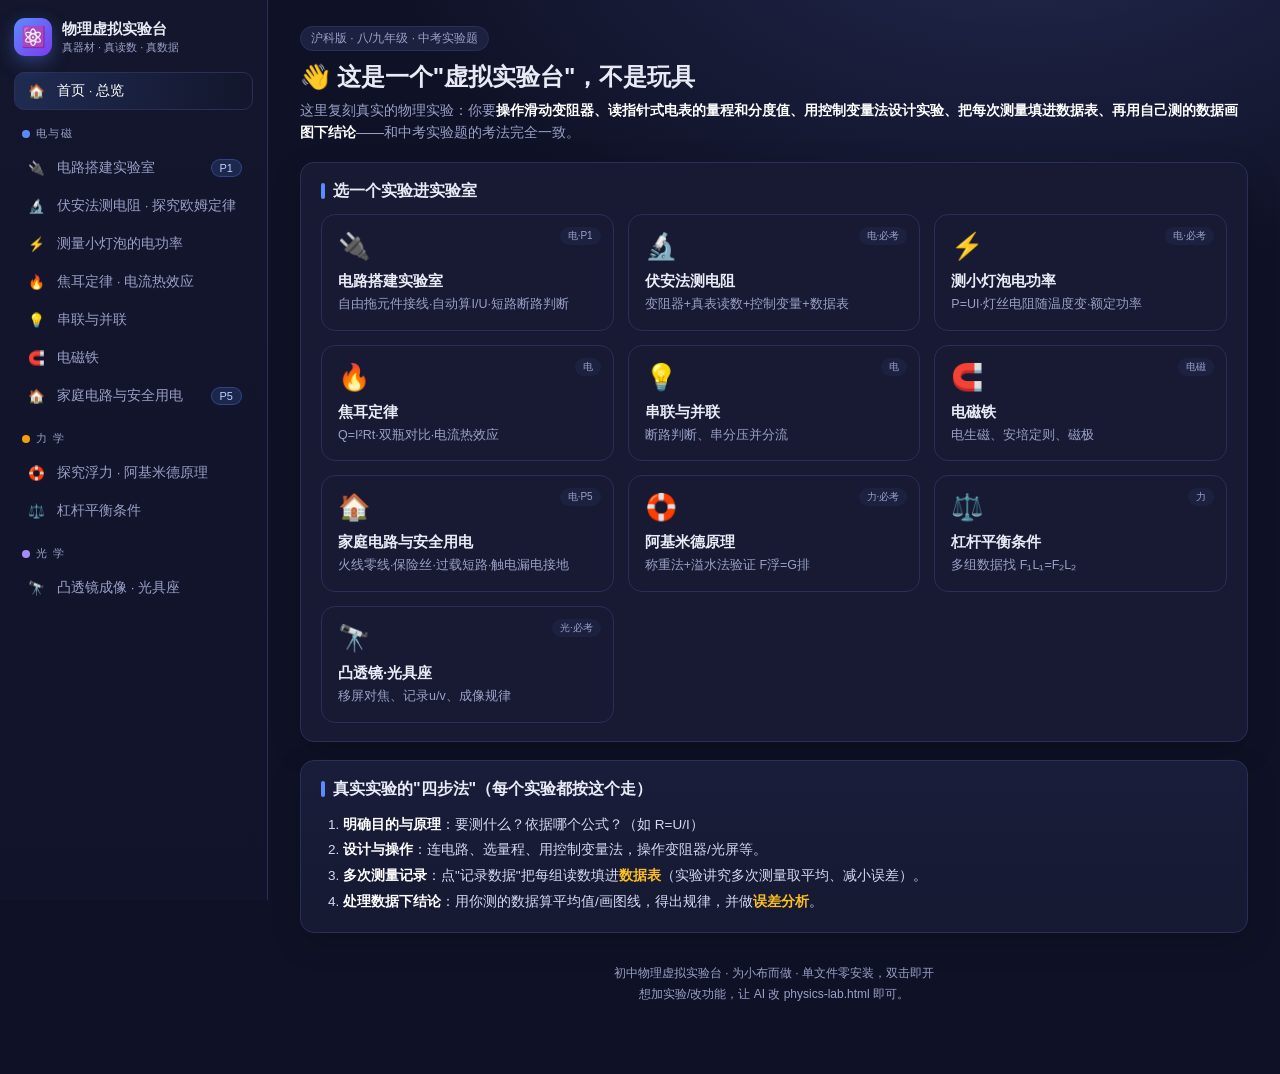
==== physics-lab.html @ 60c94748 "init: 小布的 AI 实验室 静态站点 自包含可部署的展示页：身体保卫战、中国象棋、初中物理虚拟实验台， 含封面截图。化学/数学实验占位待开发。" ====
<!DOCTYPE html>
<html lang="zh-CN">
<head>
<meta charset="UTF-8">
<meta name="viewport" content="width=device-width, initial-scale=1.0">
<title>初中物理虚拟实验台 · 小布的物理实验室</title>
<style>
  :root{
    --bg:#0f1226; --panel:#171a32; --panel2:#1d2140; --line:#2a2f57;
    --txt:#e8eaf6; --muted:#9aa0c7; --accent:#5b8cff; --accent2:#6ee7b7;
    --mech:#f59e0b; --elec:#5b8cff; --optic:#a78bfa;
    --good:#34d399; --bad:#f87171; --warn:#fbbf24; --radius:14px;
  }
  *{box-sizing:border-box}
  html,body{margin:0;padding:0}
  body{font-family:-apple-system,BlinkMacSystemFont,"PingFang SC","Microsoft YaHei",Segoe UI,Roboto,sans-serif;
    background:radial-gradient(1200px 700px at 80% -10%,#23284f 0%,var(--bg) 55%);color:var(--txt);min-height:100vh}
  a{color:var(--accent)}
  .app{display:grid;grid-template-columns:268px 1fr;min-height:100vh}
  .sidebar{background:linear-gradient(180deg,#13162c,#10132a);border-right:1px solid var(--line);padding:18px 14px;position:sticky;top:0;height:100vh;overflow-y:auto}
  .brand{display:flex;align-items:center;gap:10px;margin-bottom:6px}
  .brand .logo{width:38px;height:38px;border-radius:11px;display:grid;place-items:center;background:linear-gradient(135deg,var(--accent),#7c3aed);font-size:20px;box-shadow:0 6px 18px rgba(91,140,255,.35)}
  .brand h1{font-size:15px;margin:0;line-height:1.2}
  .brand p{margin:2px 0 0;font-size:11px;color:var(--muted)}
  .navgroup{margin-top:16px}
  .navgroup .label{font-size:11px;letter-spacing:.12em;color:var(--muted);text-transform:uppercase;margin:0 8px 8px;display:flex;align-items:center;gap:6px}
  .dot{width:8px;height:8px;border-radius:50%}
  .navitem{display:flex;align-items:center;gap:10px;padding:9px 10px;border-radius:10px;cursor:pointer;color:var(--muted);font-size:13.5px;transition:.15s;border:1px solid transparent}
  .navitem:hover{background:var(--panel2);color:var(--txt)}
  .navitem.active{background:linear-gradient(90deg,rgba(91,140,255,.18),transparent);color:#fff;border-color:var(--line)}
  .navitem .ic{width:22px;text-align:center}
  .main{padding:26px 32px 70px;max-width:1120px}
  .pagehead{margin-bottom:18px}
  .pagehead .tag{display:inline-block;font-size:12px;padding:3px 10px;border-radius:999px;background:var(--panel2);color:var(--muted);border:1px solid var(--line);margin-bottom:10px}
  .pagehead h2{margin:0 0 6px;font-size:24px}
  .pagehead p{margin:0;color:var(--muted);font-size:14px;line-height:1.6}
  .card{background:var(--panel);border:1px solid var(--line);border-radius:var(--radius);padding:18px 20px;margin-bottom:18px;box-shadow:0 10px 30px rgba(0,0,0,.18)}
  .card h3{margin:0 0 12px;font-size:16px;display:flex;align-items:center;gap:8px}
  .card h3 .bar{width:4px;height:16px;border-radius:3px;background:var(--accent)}
  .card h3 .mini{margin-left:auto;font-size:11px;color:var(--muted);font-weight:400}
  .concept{background:linear-gradient(180deg,#191d3a,#161931)}
  .concept ul{margin:6px 0 0;padding-left:20px;line-height:1.9;font-size:13.5px;color:#d6d9f5}
  .concept ol{margin:6px 0 0;padding-left:22px;line-height:1.9;font-size:13.5px;color:#d6d9f5}
  .formula{display:inline-block;background:#0e1126;border:1px solid var(--line);border-radius:8px;padding:2px 10px;font-family:ui-monospace,Menlo,monospace;color:var(--accent2);margin:0 2px}
  .key{color:var(--warn);font-weight:600}
  .twocol{display:grid;grid-template-columns:1fr 1fr;gap:18px}
  @media(max-width:980px){.twocol{grid-template-columns:1fr}}
  .sim{display:grid;grid-template-columns:1fr 286px;gap:18px;align-items:start}
  @media(max-width:900px){.sim{grid-template-columns:1fr}.app{grid-template-columns:1fr}.sidebar{position:static;height:auto}}
  .canvas-wrap{background:#0b0e22;border:1px solid var(--line);border-radius:12px;padding:8px;position:relative}
  canvas{width:100%;display:block;border-radius:8px}
  .controls{display:flex;flex-direction:column;gap:13px}
  .ctrl label{display:flex;justify-content:space-between;font-size:13px;color:var(--muted);margin-bottom:6px}
  .ctrl label b{color:#fff;font-variant-numeric:tabular-nums}
  input[type=range]{width:100%;accent-color:var(--accent);height:4px}
  .seg{display:flex;background:var(--panel2);border:1px solid var(--line);border-radius:10px;padding:3px;gap:3px}
  .seg.col{flex-direction:column}
  .seg button{flex:1;border:none;background:transparent;color:var(--muted);padding:7px;border-radius:7px;cursor:pointer;font-size:12.5px;transition:.15s}
  .seg button.on{background:var(--accent);color:#fff;font-weight:600}
  .btn{border:1px solid var(--line);background:var(--panel2);color:var(--txt);padding:9px 12px;border-radius:9px;cursor:pointer;font-size:13px;transition:.15s}
  .btn:hover{border-color:var(--accent)}
  .btn.primary{background:linear-gradient(135deg,var(--accent),#7c3aed);border-color:transparent;color:#fff;font-weight:600}
  .btn.ghost{background:transparent}
  .toolbar{display:flex;gap:8px;flex-wrap:wrap}
  .status{padding:10px 12px;border-radius:10px;font-size:12.5px;line-height:1.55;border:1px solid var(--line)}
  .status.good{background:rgba(52,211,153,.10);border-color:rgba(52,211,153,.4);color:#bbf7d0}
  .status.warn{background:rgba(251,191,36,.10);border-color:rgba(251,191,36,.4);color:#fde68a}
  .status.bad{background:rgba(248,113,113,.10);border-color:rgba(248,113,113,.4);color:#fecaca}
  /* data table */
  .dtable{width:100%;border-collapse:collapse;font-size:13px;font-variant-numeric:tabular-nums}
  .dtable th,.dtable td{border:1px solid var(--line);padding:7px 8px;text-align:center}
  .dtable th{background:var(--panel2);color:var(--muted);font-weight:600}
  .dtable tbody tr:nth-child(even) td{background:rgba(255,255,255,.02)}
  .dtable .empty td{color:var(--muted);padding:18px;font-style:italic}
  .concl{margin-top:12px;padding:12px 14px;border-left:3px solid var(--accent2);background:#0e1126;border-radius:0 10px 10px 0;font-size:13px;line-height:1.8}
  .concl b{color:#fff}
  .exam{background:linear-gradient(180deg,#1a1430,#171231);border-color:#3a2b5e}
  .exam .q{font-size:14px;line-height:1.8}
  .exam .opts{margin:10px 0 0;display:flex;flex-direction:column;gap:8px}
  .opt{padding:9px 12px;border:1px solid var(--line);border-radius:10px;cursor:pointer;font-size:13.5px;transition:.15s;background:#161a33}
  .opt:hover{border-color:var(--accent)}
  .opt.correct{background:rgba(52,211,153,.14);border-color:var(--good);color:#d1fae5}
  .opt.wrong{background:rgba(248,113,113,.14);border-color:var(--bad);color:#fecaca}
  .explain{margin-top:12px;padding:12px 14px;border-left:3px solid var(--accent2);background:#0e1126;border-radius:0 10px 10px 0;font-size:13px;line-height:1.8;display:none}
  .explain.show{display:block}
  .grid{display:grid;grid-template-columns:repeat(auto-fill,minmax(220px,1fr));gap:14px}
  .tile{background:var(--panel);border:1px solid var(--line);border-radius:14px;padding:16px;cursor:pointer;transition:.18s;position:relative;overflow:hidden}
  .tile:hover{transform:translateY(-3px);border-color:var(--accent)}
  .tile .em{font-size:26px}
  .tile h4{margin:10px 0 4px;font-size:15px}
  .tile p{margin:0;font-size:12.5px;color:var(--muted);line-height:1.5}
  .tile .pill{position:absolute;top:12px;right:12px;font-size:10px;padding:2px 8px;border-radius:999px;background:var(--panel2);color:var(--muted)}
  .hidden{display:none}
  .legend{display:flex;flex-wrap:wrap;gap:12px;font-size:12px;color:var(--muted);margin-top:6px}
  .legend span{display:flex;align-items:center;gap:5px}
  .swatch{width:14px;height:3px;border-radius:2px;display:inline-block}
  .badge{font-size:11px;padding:2px 8px;border-radius:999px;background:rgba(91,140,255,.16);color:#bcd0ff;border:1px solid rgba(91,140,255,.3)}
  footer{color:var(--muted);font-size:12px;text-align:center;margin-top:30px;line-height:1.7}
  .kvs{display:grid;grid-template-columns:1fr 1fr;gap:8px}
  .kv{background:#0e1126;border:1px solid var(--line);border-radius:10px;padding:9px;text-align:center}
  .kv .v{font-size:18px;font-weight:700;font-variant-numeric:tabular-nums}
  .kv .k{font-size:11px;color:var(--muted);margin-top:2px}
</style>
</head>
<body>
<div class="app">
  <aside class="sidebar">
    <div class="brand">
      <div class="logo">⚛️</div>
      <div><h1>物理虚拟实验台</h1><p>真器材 · 真读数 · 真数据</p></div>
    </div>
    <div class="navgroup"><div class="navitem active" data-go="home"><span class="ic">🏠</span>首页 · 总览</div></div>
    <div class="navgroup">
      <div class="label"><span class="dot" style="background:var(--elec)"></span>电与磁</div>
      <div class="navitem" data-go="builder"><span class="ic">🔌</span>电路搭建实验室<span class="badge" style="margin-left:auto">P1</span></div>
      <div class="navitem" data-go="ohm"><span class="ic">🔬</span>伏安法测电阻 · 探究欧姆定律</div>
      <div class="navitem" data-go="power"><span class="ic">⚡</span>测量小灯泡的电功率</div>
      <div class="navitem" data-go="joule"><span class="ic">🔥</span>焦耳定律 · 电流热效应</div>
      <div class="navitem" data-go="circuit"><span class="ic">💡</span>串联与并联</div>
      <div class="navitem" data-go="magnet"><span class="ic">🧲</span>电磁铁</div>
      <div class="navitem" data-go="house"><span class="ic">🏠</span>家庭电路与安全用电<span class="badge" style="margin-left:auto">P5</span></div>
    </div>
    <div class="navgroup">
      <div class="label"><span class="dot" style="background:var(--mech)"></span>力 学</div>
      <div class="navitem" data-go="buoyancy"><span class="ic">🛟</span>探究浮力 · 阿基米德原理</div>
      <div class="navitem" data-go="lever"><span class="ic">⚖️</span>杠杆平衡条件</div>
    </div>
    <div class="navgroup">
      <div class="label"><span class="dot" style="background:var(--optic)"></span>光 学</div>
      <div class="navitem" data-go="lens"><span class="ic">🔭</span>凸透镜成像 · 光具座</div>
    </div>
  </aside>

  <main class="main">

  <!-- ===== HOME ===== -->
  <section id="home" class="page">
    <div class="pagehead">
      <span class="tag">沪科版 · 八/九年级 · 中考实验题</span>
      <h2>👋 这是一个"虚拟实验台"，不是玩具</h2>
      <p>这里复刻真实的物理实验：你要<b style="color:#fff">操作滑动变阻器、读指针式电表的量程和分度值、用控制变量法设计实验、把每次测量填进数据表、再用自己测的数据画图下结论</b>——和中考实验题的考法完全一致。</p>
    </div>
    <div class="card"><h3><span class="bar"></span>选一个实验进实验室</h3><div class="grid" id="homeGrid"></div></div>
    <div class="card concept">
      <h3><span class="bar"></span>真实实验的"四步法"（每个实验都按这个走）</h3>
      <ol>
        <li><b style="color:#fff">明确目的与原理</b>：要测什么？依据哪个公式？（如 R=U/I）</li>
        <li><b style="color:#fff">设计与操作</b>：连电路、选量程、用控制变量法，操作变阻器/光屏等。</li>
        <li><b style="color:#fff">多次测量记录</b>：点"记录数据"把每组读数填进<span class="key">数据表</span>（实验讲究多次测量取平均、减小误差）。</li>
        <li><b style="color:#fff">处理数据下结论</b>：用你测的数据算平均值/画图线，得出规律，并做<span class="key">误差分析</span>。</li>
      </ol>
    </div>
  </section>

  <!-- ===== P1 电路搭建实验室 ===== -->
  <section id="builder" class="page hidden">
    <div class="pagehead">
      <span class="tag" style="color:var(--elec)">电与磁 · P1 · 中考高频⭐⭐⭐⭐⭐</span>
      <h2>🔌 电路搭建实验室</h2>
      <p>真正的开放式电路沙盒：<b style="color:#fff">自己拖元件、点接线柱连导线、随便怎么接</b>，背后有真实的电路求解器（节点分析法）实时算出每个元件的电流、电压，并自动判断 <span class="key">通路 / 断路 / 短路</span>。</p>
    </div>

    <div class="card concept">
      <h3><span class="bar"></span>怎么玩</h3>
      <ul>
        <li><b style="color:#fff">添加元件</b>：点上方按钮添加电池/灯泡/电阻/开关/变阻器/电流表/电压表。</li>
        <li><b style="color:#fff">连线</b>：切到"连线"模式，先点一个接线柱(小圆点)，再点另一个，就连上导线。</li>
        <li><b style="color:#fff">移动/改参数</b>："选择"模式下拖动元件；点中元件后在右侧改它的阻值/电压；点开关可闭合或断开。</li>
        <li><b style="color:#fff">删除</b>：切到"删除"模式，点元件或导线即可删除。</li>
        <li>提示：电流表要<span class="key">串联</span>、电压表要<span class="key">并联</span>——接错了系统会立刻提示短路或读数异常，正好用来学。</li>
      </ul>
    </div>

    <div class="card">
      <h3><span class="bar"></span>实验台<span class="mini" id="bStatusMini"></span></h3>
      <div class="sim">
        <div class="canvas-wrap"><canvas id="bCv" width="760" height="470"></canvas></div>
        <div class="controls">
          <div class="ctrl">
            <label>操作模式</label>
            <div class="seg" id="bMode"><button class="on" data-m="select">选择/移动</button><button data-m="wire">连线</button><button data-m="del">删除</button></div>
          </div>
          <div class="ctrl">
            <label>添加元件</label>
            <div class="seg col">
              <div style="display:grid;grid-template-columns:1fr 1fr;gap:6px">
                <button class="btn" data-add="battery">🔋 电池</button>
                <button class="btn" data-add="bulb">💡 灯泡</button>
                <button class="btn" data-add="resistor">▭ 电阻</button>
                <button class="btn" data-add="switch">⎍ 开关</button>
                <button class="btn" data-add="rheostat">⇄ 变阻器</button>
                <button class="btn" data-add="ammeter">Ⓐ 电流表</button>
                <button class="btn" data-add="voltmeter">Ⓥ 电压表</button>
                <button class="btn" data-add="wire2">— 导线</button>
              </div>
            </div>
          </div>
          <div class="ctrl" id="bParamWrap" style="display:none">
            <label id="bParamLabel">选中元件参数</label>
            <div id="bParam"></div>
          </div>
          <div class="ctrl">
            <label>快速搭建（示例）</label>
            <div class="seg col">
              <div style="display:grid;grid-template-columns:1fr 1fr;gap:6px">
                <button class="btn" data-preset="series">串联两灯</button>
                <button class="btn" data-preset="parallel">并联两灯</button>
                <button class="btn" data-preset="short">短路示例</button>
                <button class="btn ghost" id="bClear">清空</button>
              </div>
            </div>
          </div>
          <div class="status good" id="bStatus"></div>
        </div>
      </div>
      <div class="legend">
        <span><i class="swatch" style="background:#fbbf24"></i>电流方向</span>
        <span>🟢 通路　🔴 短路(电流过大)　⚪ 断路(无电流)</span>
      </div>
    </div>

    <div class="card exam">
      <h3><span class="bar" style="background:var(--accent2)"></span>动手挑战</h3>
      <div class="q" style="line-height:2">
        ① 用"串联两灯"，断开开关，看两灯是否全灭（串联断路）。<br>
        ② 用"并联两灯"，把其中一条支路删一根导线，看另一盏是否照常亮。<br>
        ③ 用一根导线把电池正负极直接连起来 → 观察"🔴 短路"报警和巨大的电流。<br>
        ④ 把电流表<b>并联</b>在灯泡两端（接错）→ 看会不会短路；再把电压表<b>串联</b>进电路 → 看灯还亮不亮。
      </div>
    </div>
  </section>

  <!-- ===== 伏安法 / 欧姆定律 ===== -->
  <section id="ohm" class="page hidden">
    <div class="pagehead">
      <span class="tag" style="color:var(--elec)">电与磁 · 中考必考实验⭐⭐⭐⭐⭐</span>
      <h2>🔬 伏安法测电阻 · 探究欧姆定律</h2>
      <p>初中电学最核心的实验。你要操作<b style="color:#fff">滑动变阻器</b>改变电路、自己<b style="color:#fff">读电流表/电压表的指针</b>、用<b style="color:#fff">控制变量法</b>分别探究"I 与 U""I 与 R"的关系。</p>
    </div>

    <div class="twocol">
      <div class="card concept">
        <h3><span class="bar"></span>实验原理 & 器材</h3>
        <ul>
          <li>原理：欧姆定律 <span class="formula">I = U/R</span>，测电阻 <span class="formula">R = U/I</span>。</li>
          <li>器材：电源、开关、<b style="color:#fff">滑动变阻器</b>、待测/定值电阻、电流表、电压表、导线。</li>
          <li>电流表<b style="color:#fff">串联</b>接入；电压表<b style="color:#fff">并联</b>在被测电阻两端。</li>
          <li><span class="key">滑动变阻器作用</span>：①保护电路（先调到阻值最大再闭合开关）②改变被测电阻两端电压和电流，便于多次测量。</li>
        </ul>
      </div>
      <div class="card concept">
        <h3><span class="bar"></span>读数要点（中考高频失分点）</h3>
        <ul>
          <li>先看<span class="key">量程</span>（最大刻度），再看<span class="key">分度值</span>（一小格代表多少）。</li>
          <li>电流表常见两量程：<span class="formula">0~0.6A</span>(分度0.02) 与 <span class="formula">0~3A</span>(分度0.1)。</li>
          <li>电压表常见两量程：<span class="formula">0~3V</span>(分度0.1) 与 <span class="formula">0~15V</span>(分度0.5)。</li>
          <li>指针<b style="color:#fff">超过量程</b>会打表/读不准——要换大量程或增大变阻器电阻。</li>
        </ul>
      </div>
    </div>

    <div class="card">
      <h3><span class="bar"></span>虚拟实验台<span class="mini">拖动滑块操作变阻器；切换量程；看指针读数</span></h3>
      <div class="sim">
        <div class="canvas-wrap">
          <canvas id="ohmCv" width="760" height="540"></canvas>
        </div>
        <div class="controls">
          <div class="ctrl">
            <label>探究模式（控制变量法）</label>
            <div class="seg col" id="ohmMode">
              <button class="on" data-m="IU">① 探究 I 与 U（R 不变）</button>
              <button data-m="IR">② 探究 I 与 R（U 不变）</button>
              <button data-m="Rx">③ 伏安法测未知电阻 Rₓ</button>
            </div>
          </div>
          <div class="ctrl" id="ohmRxWrap">
            <label>定值电阻 R <b><span id="ohmRxv">10</span> Ω</b></label>
            <div class="seg" id="ohmRx">
              <button data-r="5">5Ω</button><button class="on" data-r="10">10Ω</button>
              <button data-r="15">15Ω</button><button data-r="20">20Ω</button>
            </div>
          </div>
          <div class="ctrl">
            <label>滑动变阻器 接入阻值 R′ <b><span id="ohmRpv">20</span> Ω</b></label>
            <input type="range" id="ohmRp" min="0" max="50" step="1" value="20">
          </div>
          <div class="ctrl">
            <label>电流表量程</label>
            <div class="seg" id="ohmA"><button class="on" data-a="0.6">0~0.6A</button><button data-a="3">0~3A</button></div>
          </div>
          <div class="ctrl">
            <label>电压表量程</label>
            <div class="seg" id="ohmV"><button class="on" data-v="3">0~3V</button><button data-v="15">0~15V</button></div>
          </div>
          <div class="ctrl">
            <label>开关 S</label>
            <div class="seg" id="ohmSw"><button data-s="off">断开</button><button class="on" data-s="on">闭合</button></div>
          </div>
          <div class="kvs">
            <div class="kv"><div class="v" style="color:var(--accent2)" id="ohmIread">0.10</div><div class="k">电流表读数 I (A)</div></div>
            <div class="kv"><div class="v" style="color:var(--warn)" id="ohmUread">1.0</div><div class="k">电压表读数 U (V)</div></div>
          </div>
          <div class="toolbar">
            <button class="btn primary" id="ohmRec">＋ 记录这组数据</button>
            <button class="btn ghost" id="ohmClr">清空</button>
          </div>
          <div class="status good" id="ohmTip"></div>
        </div>
      </div>
    </div>

    <div class="twocol">
      <div class="card">
        <h3><span class="bar"></span>数据记录表<span class="mini" id="ohmTblHint"></span></h3>
        <table class="dtable"><thead id="ohmThead"></thead><tbody id="ohmTbody"></tbody></table>
        <div class="concl" id="ohmConcl">操作变阻器得到不同读数，点"记录这组数据"采集多组，下方会自动处理。</div>
      </div>
      <div class="card">
        <h3><span class="bar"></span>图像（用你记录的数据描点）</h3>
        <div class="canvas-wrap"><canvas id="ohmGraph" width="760" height="320"></canvas></div>
      </div>
    </div>

    <div class="card concept">
      <h3><span class="bar"></span>误差分析 & 注意事项</h3>
      <ul>
        <li>多次测量取<span class="key">平均值</span>是为了减小偶然误差（不是为了找规律时，求平均才有意义）。</li>
        <li>闭合开关前，滑动变阻器要先调到<b style="color:#fff">阻值最大</b>处，保护电路。</li>
        <li>电压表分流、电流表分压会带来系统误差（"外接偏小、内接偏大"，高中再深入）。</li>
      </ul>
    </div>

    <div class="card exam">
      <h3><span class="bar" style="background:var(--accent2)"></span>中考真题演练</h3>
      <div class="q">用伏安法测电阻，闭合开关前滑动变阻器滑片应置于何处？多次移动滑片测多组数据的主要目的是？</div>
      <div class="opts" data-answer="c">
        <div class="opt" data-k="a">A. 阻值最小处；为了取平均值减小误差</div>
        <div class="opt" data-k="b">B. 阻值最大处；为了取平均值减小误差</div>
        <div class="opt" data-k="c">C. 阻值最大处；通过多组数据求 R 平均值减小误差（同时探究 I 随 U 变化）</div>
        <div class="opt" data-k="d">D. 任意位置；多组数据没有意义</div>
      </div>
      <button class="btn" style="margin-top:12px" data-explain>查看解析</button>
      <div class="explain">
        闭合开关前滑片置<b>阻值最大</b>处，保护电路（避免电流过大）。<br>
        测<b>定值电阻</b>时，多次测量是为了求 R 平均值<b>减小误差</b>；测量的同时也能验证"电压一定时 I 与 R 的关系/电阻一定时 I 与 U 成正比"。答案 <b>C</b>。<br>
        ⚠️ 注意：若是"探究 I 与 U 关系"，多组数据是为了找<b>规律</b>（不能简单求平均）；若是"测某定值电阻"，多组才是为了<b>求平均减小误差</b>。
      </div>
    </div>
  </section>

  <!-- ===== 串并联 ===== -->
  <section id="circuit" class="page hidden">
    <div class="pagehead">
      <span class="tag" style="color:var(--elec)">电与磁 · 中考⭐⭐⭐⭐⭐</span>
      <h2>💡 串联电路 与 并联电路</h2>
      <p>两盏灯怎么连，电流电压怎么分？拆掉一盏灯另一盏会不会灭？切换连接方式 + 断开开关，亲眼看现象。</p>
    </div>
    <div class="card concept">
      <h3><span class="bar"></span>核心概念</h3>
      <ul>
        <li><b style="color:#fff">串联</b>：一条路。电流处处相等 <span class="formula">I=I₁=I₂</span>；电压分配 <span class="formula">U=U₁+U₂</span>；一处断，全灭。</li>
        <li><b style="color:#fff">并联</b>：各支路。电压相等 <span class="formula">U=U₁=U₂</span>；电流分流 <span class="formula">I=I₁+I₂</span>；一支断，其余照常。</li>
        <li>口诀：<span class="key">串分压、并分流</span>。</li>
      </ul>
    </div>
    <div class="card">
      <h3><span class="bar"></span>互动模拟</h3>
      <div class="sim">
        <div class="canvas-wrap"><canvas id="circCv" width="760" height="380"></canvas></div>
        <div class="controls">
          <div class="ctrl"><label>连接方式</label><div class="seg" id="circMode"><button class="on" data-m="series">串联</button><button data-m="parallel">并联</button></div></div>
          <div class="ctrl"><label>开关 S₁（控制 L₁ 支路）</label><div class="seg" id="circSw"><button class="on" data-s="on">闭合</button><button data-s="off">断开</button></div></div>
          <div class="status warn" id="circTip"></div>
        </div>
      </div>
    </div>
    <div class="card exam">
      <h3><span class="bar" style="background:var(--accent2)"></span>中考真题演练</h3>
      <div class="q">节日彩灯"一只坏了整串都不亮"和"坏一只其余照常亮"，分别是哪种连接？</div>
      <div class="opts" data-answer="c">
        <div class="opt" data-k="a">A. 都是串联</div><div class="opt" data-k="b">B. 都是并联</div>
        <div class="opt" data-k="c">C. 前者串联，后者并联</div><div class="opt" data-k="d">D. 前者并联，后者串联</div>
      </div>
      <button class="btn" style="margin-top:12px" data-explain>查看解析</button>
      <div class="explain">串联只有一条路，一只坏全灭；并联各有支路，坏一只其余照常。答案 <b>C</b>。切到"串联"断开开关→两灯全灭；切"并联"断开→另一盏还亮。</div>
    </div>
  </section>

  <!-- ===== 电磁铁 ===== -->
  <section id="magnet" class="page hidden">
    <div class="pagehead">
      <span class="tag" style="color:var(--elec)">电与磁 · 中考⭐⭐⭐⭐</span>
      <h2>🧲 通电螺线管 / 电磁铁</h2>
      <p>电生磁！电流越大、匝数越多磁性越强；改变电流方向，N、S 极对调。</p>
    </div>
    <div class="card concept">
      <h3><span class="bar"></span>核心概念</h3>
      <ul>
        <li><b style="color:#fff">电生磁</b>：通电螺线管像条形磁铁。磁性强弱由<span class="key">电流×匝数</span>决定（插铁芯增强）。</li>
        <li><b style="color:#fff">安培定则</b>：右手握螺线管，四指弯向电流方向，大拇指指 N 极。</li>
        <li>改变电流方向 → N/S 极对调。这是电磁铁"磁性有无、强弱、方向都可控"的原因。</li>
      </ul>
    </div>
    <div class="card">
      <h3><span class="bar"></span>互动模拟</h3>
      <div class="sim">
        <div class="canvas-wrap"><canvas id="magCv" width="760" height="380"></canvas></div>
        <div class="controls">
          <div class="ctrl"><label>电流大小 I <b><span id="magIv">3</span> A</b></label><input type="range" id="magI" min="0" max="6" step="1" value="3"></div>
          <div class="ctrl"><label>线圈匝数 N <b><span id="magNv">8</span> 匝</b></label><input type="range" id="magN" min="3" max="14" step="1" value="8"></div>
          <div class="ctrl"><label>电流方向</label><div class="seg" id="magDir"><button class="on" data-d="1">正向 →</button><button data-d="-1">反向 ←</button></div></div>
          <div class="kvs">
            <div class="kv"><div class="v" id="magStrength" style="color:var(--accent2)">中</div><div class="k">磁性强弱</div></div>
            <div class="kv"><div class="v" id="magPole" style="color:var(--warn);font-size:13px">左N 右S</div><div class="k">磁极</div></div>
          </div>
          <div class="status good" id="magTip"></div>
        </div>
      </div>
    </div>
    <div class="card exam">
      <h3><span class="bar" style="background:var(--accent2)"></span>中考真题演练</h3>
      <div class="q">螺线管通电后左端是 N 极，下面哪种做法<b>不能</b>使左端变 S 极？</div>
      <div class="opts" data-answer="d">
        <div class="opt" data-k="a">A. 电源正负极对调</div><div class="opt" data-k="b">B. 导线两接线头互换</div>
        <div class="opt" data-k="c">C. 改变电流方向</div><div class="opt" data-k="d">D. 只增大电流，方向不变</div>
      </div>
      <button class="btn" style="margin-top:12px" data-explain>查看解析</button>
      <div class="explain">磁极由<b>电流方向</b>决定。A/B/C 都改变了电流方向；D 只增大电流→磁性变强但极性不变。答案 <b>D</b>。</div>
    </div>
  </section>

  <!-- ===== P5 家庭电路与安全用电 ===== -->
  <section id="house" class="page hidden">
    <div class="pagehead">
      <span class="tag" style="color:var(--elec)">电与磁 · P5 · 中考高频⭐⭐⭐⭐</span>
      <h2>🏠 家庭电路与安全用电</h2>
      <p>家里的电器都是<b style="color:#fff">并联</b>在火线和零线之间。打开越多大功率电器，总电流越大——超过保险丝额定值就会<b style="color:#fff">熔断</b>。还能演示<b style="color:#fff">短路、触电、漏电与接地保护</b>。</p>
    </div>

    <div class="twocol">
      <div class="card concept">
        <h3><span class="bar"></span>家庭电路的组成</h3>
        <ul>
          <li>进户线：<span class="key">火线 L</span>（对地 220V）和 <span class="key">零线 N</span>（对地 0V）。</li>
          <li>顺序：进户线 → <b style="color:#fff">电能表</b>（测耗电）→ <b style="color:#fff">总开关</b> → <b style="color:#fff">保险丝/空气开关</b> → 各用电器。</li>
          <li>用电器之间<span class="key">并联</span>；开关要接在<span class="key">火线</span>上、且与它控制的灯<span class="key">串联</span>。</li>
          <li>保险丝接在<b style="color:#fff">火线</b>上；三孔插座：<span class="key">左零、右火、上接地</span>。</li>
        </ul>
      </div>
      <div class="card concept">
        <h3><span class="bar"></span>三大危险 & 保护</h3>
        <ul>
          <li><b style="color:#fff">过载</b>：同时用太多大功率电器，总电流 I=ΣP/U 过大 → 保险丝熔断。</li>
          <li><b style="color:#fff">短路</b>：火线零线直接相连，电阻≈0，电流剧增 → 保险丝熔断。</li>
          <li><b style="color:#fff">触电</b>：人同时接触火线和大地，电流经人体入地（高于约 30mA 即危险）。</li>
          <li><b style="color:#fff">接地保护</b>：金属外壳接地线，漏电时电流走地线，人就安全（配合漏电保护器跳闸）。<br><span class="key">注意：保险丝只防过载/短路，不防触电！</span></li>
        </ul>
      </div>
    </div>

    <div class="card">
      <h3><span class="bar"></span>虚拟家庭电路<span class="mini" id="hMini"></span></h3>
      <div class="sim">
        <div class="canvas-wrap"><canvas id="hCv" width="760" height="430"></canvas></div>
        <div class="controls">
          <div class="ctrl">
            <label>用电器开关（点击开/关）</label>
            <div class="seg col" id="hAppl"></div>
          </div>
          <div class="ctrl">
            <label>保险丝额定电流</label>
            <div class="seg" id="hFuse"><button data-f="5">5A</button><button class="on" data-f="10">10A</button><button data-f="16">16A</button></div>
          </div>
          <div class="ctrl">
            <label>演示情景</label>
            <div class="seg col">
              <div style="display:grid;grid-template-columns:1fr 1fr;gap:6px">
                <button class="btn" data-sc="none">正常</button>
                <button class="btn" data-sc="overload">一键过载</button>
                <button class="btn" data-sc="short">火零短路</button>
                <button class="btn" data-sc="shock">人碰火线</button>
                <button class="btn" data-sc="leak_no">外壳漏电·未接地</button>
                <button class="btn" data-sc="leak_yes">外壳漏电·已接地</button>
              </div>
            </div>
          </div>
          <div class="kvs">
            <div class="kv"><div class="v" id="hI" style="color:var(--accent2)">0.18</div><div class="k">总电流 I (A)</div></div>
            <div class="kv"><div class="v" id="hFuseState" style="color:var(--good);font-size:14px">正常</div><div class="k">保险丝</div></div>
          </div>
          <div class="status good" id="hStatus"></div>
        </div>
      </div>
      <div class="legend"><span><i class="swatch" style="background:#f87171"></i>火线 L 220V</span><span><i class="swatch" style="background:#5b8cff"></i>零线 N 0V</span><span><i class="swatch" style="background:#fbbf24"></i>电流</span></div>
    </div>

    <div class="card exam">
      <h3><span class="bar" style="background:var(--accent2)"></span>中考真题演练</h3>
      <div class="q">家庭电路电压 220V，保险丝额定电流 10A。已知电饭煲 800W、空调 1500W。同时使用这两个电器，会发生什么？（不计其他电器）</div>
      <div class="opts" data-answer="b">
        <div class="opt" data-k="a">A. 正常工作，总电流约 6.5A</div>
        <div class="opt" data-k="b">B. 正常工作，总电流约 10.5A，略超额定，长时间易使保险丝熔断</div>
        <div class="opt" data-k="c">C. 立即短路</div>
        <div class="opt" data-k="d">D. 总电流约 2.3A，很安全</div>
      </div>
      <button class="btn" style="margin-top:12px" data-explain>查看解析</button>
      <div class="explain">
        各电器并联，电压都是 220V。总功率 P=800+1500=2300W。总电流 I=P/U=2300÷220≈<b>10.5A</b>，超过 10A 额定 → 属于<b>过载</b>，保险丝会熔断（选 <b>B</b>）。<br>
        在实验台把保险丝设 10A，打开电饭煲+空调，看"过载·保险丝熔断"。换 16A 保险丝则能带动。
      </div>
    </div>
  </section>

  <!-- ===== 测小灯泡电功率 ===== -->
  <section id="power" class="page hidden">
    <div class="pagehead">
      <span class="tag" style="color:var(--elec)">电与磁 · 中考必考实验⭐⭐⭐⭐⭐</span>
      <h2>⚡ 测量小灯泡的电功率</h2>
      <p>用电压表、电流表测出小灯泡两端电压 U 和电流 I，算出功率 <span class="formula">P = UI</span>。关键：灯丝是<b style="color:#fff">钨丝</b>，<b style="color:#fff">温度越高电阻越大</b>，所以不同电压下电阻、功率都不同。</p>
    </div>

    <div class="twocol">
      <div class="card concept">
        <h3><span class="bar"></span>实验原理 & 器材</h3>
        <ul>
          <li>原理：<span class="formula">P = UI</span>；同时还能算 <span class="formula">R = U/I</span>。</li>
          <li>器材：电源、开关、<b style="color:#fff">滑动变阻器</b>、电流表(串联)、电压表(并联在灯两端)、小灯泡。</li>
          <li><b style="color:#fff">额定电压 U额</b>：灯正常发光时的电压（本灯 2.5V）。此时的功率叫<span class="key">额定功率 P额</span>。</li>
          <li>滑变作用：改变灯两端电压，观察从偏暗 → 正常 → 过亮，并测出额定功率。</li>
        </ul>
      </div>
      <div class="card concept">
        <h3><span class="bar"></span>为什么不能"求平均"（易错点）</h3>
        <ul>
          <li>测定值电阻可以多次测量<b style="color:#fff">求平均</b>；但小灯泡<b style="color:#fff">电阻随温度变化</b>，不同电压对应不同的 R 和 P。</li>
          <li>所以小灯泡的电功率<span class="key">不能把几次的 P 求平均</span>，要的是<b style="color:#fff">额定电压下</b>那一组的功率。</li>
          <li>观察 R=U/I：电压越高、灯越亮、温度越高 → R 越大。</li>
        </ul>
      </div>
    </div>

    <div class="card">
      <h3><span class="bar"></span>虚拟实验台<span class="mini">拖变阻器改变灯的电压；调到 2.5V 测额定功率</span></h3>
      <div class="sim">
        <div class="canvas-wrap"><canvas id="powCv" width="760" height="500"></canvas></div>
        <div class="controls">
          <div class="ctrl"><label>滑动变阻器 R′ <b><span id="powRpv">3.0</span> Ω</b></label><input type="range" id="powRp" min="0" max="20" step="0.5" value="3"></div>
          <div class="ctrl"><label>开关 S</label><div class="seg" id="powSw"><button data-s="off">断开</button><button class="on" data-s="on">闭合</button></div></div>
          <div class="kvs">
            <div class="kv"><div class="v" id="powU" style="color:var(--warn)">2.5</div><div class="k">电压 U (V)</div></div>
            <div class="kv"><div class="v" id="powI" style="color:var(--accent2)">0.30</div><div class="k">电流 I (A)</div></div>
            <div class="kv"><div class="v" id="powP" style="color:var(--accent)">0.75</div><div class="k">功率 P=UI (W)</div></div>
            <div class="kv"><div class="v" id="powR" style="color:#fff">8.3</div><div class="k">电阻 R=U/I (Ω)</div></div>
          </div>
          <div class="toolbar">
            <button class="btn" id="powRated">🎯 调到额定电压 2.5V</button>
          </div>
          <div class="toolbar">
            <button class="btn primary" id="powRec">＋ 记录这组数据</button>
            <button class="btn ghost" id="powClr">清空</button>
          </div>
          <div class="status good" id="powTip"></div>
        </div>
      </div>
    </div>

    <div class="card">
      <h3><span class="bar"></span>数据记录表<span class="mini">额定电压 U额=2.5V，电源 3V</span></h3>
      <table class="dtable"><thead>
        <tr><th>次数</th><th>U/V</th><th>I/A</th><th>P=UI /W</th><th>R=U/I /Ω</th><th>发光情况</th></tr>
      </thead><tbody id="powTbody"></tbody></table>
      <div class="concl" id="powConcl">分别测 U&lt;2.5V（偏暗）、U=2.5V（正常）、U&gt;2.5V（过亮）几组，对比 R 和 P 的变化。</div>
    </div>

    <div class="card exam">
      <h3><span class="bar" style="background:var(--accent2)"></span>中考真题演练</h3>
      <div class="q">测小灯泡电功率，灯标"2.5V"。当电压表示数为 2.5V 时电流表示数 0.3A。下列说法正确的是：</div>
      <div class="opts" data-answer="c">
        <div class="opt" data-k="a">A. 额定功率 0.75W，可把多次测得的功率求平均作为结果</div>
        <div class="opt" data-k="b">B. 灯丝电阻始终是 8.3Ω 不变</div>
        <div class="opt" data-k="c">C. 额定功率 P=UI=2.5×0.3=0.75W；灯丝电阻随温度升高而增大，不能求平均</div>
        <div class="opt" data-k="d">D. 电压越高电阻越小</div>
      </div>
      <button class="btn" style="margin-top:12px" data-explain>查看解析</button>
      <div class="explain">
        额定功率 = 额定电压下的功率 = UI = 2.5×0.3 = <b>0.75W</b>。<br>
        灯丝是钨丝，<b>温度越高电阻越大</b>，所以不同电压下 R、P 都不同，<b>不能把几次的功率求平均</b>。答案 <b>C</b>。<br>
        在实验台点"调到额定电压 2.5V"，再分别拖到更低/更高电压，看 R=U/I 怎么变。
      </div>
    </div>
  </section>

  <!-- ===== 焦耳定律 ===== -->
  <section id="joule" class="page hidden">
    <div class="pagehead">
      <span class="tag" style="color:var(--elec)">电与磁 · 中考⭐⭐⭐⭐</span>
      <h2>🔥 焦耳定律 · 电流的热效应</h2>
      <p>电流通过导体会产生热量：<span class="formula">Q = I²Rt</span>。用控制变量法探究 Q 跟电流 I、电阻 R、通电时间 t 的关系。</p>
    </div>

    <div class="card concept">
      <h3><span class="bar"></span>核心概念</h3>
      <ul>
        <li>焦耳定律：<span class="formula">Q = I²Rt</span>（电流的平方 × 电阻 × 时间）。单位 Q 焦耳(J)。</li>
        <li>注意 <span class="key">I 是平方</span>：电流加倍，发热变 4 倍——所以电流的影响最显著。</li>
        <li>探究方法：用<b style="color:#fff">串联</b>让两个电阻通过<b style="color:#fff">相同电流</b>，比较不同 R 的发热（控制 I、t 相同，看 Q 与 R）。</li>
        <li>纯电阻电路里 W=Q（电能全部变热）；电动机等非纯电阻 W&gt;Q。</li>
      </ul>
    </div>

    <div class="card">
      <h3><span class="bar"></span>虚拟实验台<span class="mini">两瓶串联(同电流)，液柱越高表示放热越多</span></h3>
      <div class="sim">
        <div class="canvas-wrap"><canvas id="jouCv" width="760" height="420"></canvas></div>
        <div class="controls">
          <div class="ctrl"><label>电流 I（两瓶相同）<b><span id="jouIv">2.0</span> A</b></label><input type="range" id="jouI" min="0.5" max="3" step="0.1" value="2"></div>
          <div class="ctrl"><label>左瓶电阻 R₁ <b><span id="jouR1v">5</span> Ω</b></label><input type="range" id="jouR1" min="2" max="20" step="1" value="5"></div>
          <div class="ctrl"><label>右瓶电阻 R₂ <b><span id="jouR2v">10</span> Ω</b></label><input type="range" id="jouR2" min="2" max="20" step="1" value="10"></div>
          <div class="toolbar">
            <button class="btn primary" id="jouRun">▶ 通电加热</button>
            <button class="btn ghost" id="jouReset">重置</button>
          </div>
          <div class="kvs">
            <div class="kv"><div class="v" id="jouT" style="color:var(--warn)">0.0</div><div class="k">通电时间 t (s)</div></div>
            <div class="kv"><div class="v" id="jouQ1" style="color:var(--accent2)">0</div><div class="k">左瓶 Q₁ (J)</div></div>
            <div class="kv"><div class="v" id="jouQ2" style="color:var(--accent)">0</div><div class="k">右瓶 Q₂ (J)</div></div>
            <div class="kv"><div class="v" id="jouRatio" style="color:#fff">—</div><div class="k">Q₂ : Q₁</div></div>
          </div>
          <div class="status good" id="jouTip"></div>
        </div>
      </div>
    </div>

    <div class="card exam">
      <h3><span class="bar" style="background:var(--accent2)"></span>中考真题演练</h3>
      <div class="q">两根电阻丝 R₁=5Ω、R₂=10Ω 串联接入电路，通电相同时间。它们产生的热量之比 Q₁:Q₂ 是：</div>
      <div class="opts" data-answer="b">
        <div class="opt" data-k="a">A. 2:1</div>
        <div class="opt" data-k="b">B. 1:2</div>
        <div class="opt" data-k="c">C. 1:1</div>
        <div class="opt" data-k="d">D. 1:4</div>
      </div>
      <button class="btn" style="margin-top:12px" data-explain>查看解析</button>
      <div class="explain">
        串联 → 电流 I 相同、时间 t 相同。由 Q=I²Rt，Q 与 R 成正比。所以 Q₁:Q₂ = R₁:R₂ = 5:10 = <b>1:2</b>。答案 <b>B</b>。<br>
        在实验台把 R₁=5、R₂=10，通电后看右瓶液柱升得更高（Q₂ 约是 Q₁ 的 2 倍）。<br>
        ⚠ 若是<b>并联</b>，电压相同，Q=U²t/R，则 Q 与 R 成<b>反比</b>，结论相反！
      </div>
    </div>
  </section>

  <!-- ===== 浮力 / 阿基米德 ===== -->
  <section id="buoyancy" class="page hidden">
    <div class="pagehead">
      <span class="tag" style="color:var(--mech)">力学 · 中考必考实验⭐⭐⭐⭐⭐</span>
      <h2>🛟 探究浮力大小 · 验证阿基米德原理</h2>
      <p>真实做法：用<b style="color:#fff">称重法</b>测浮力（F浮=G−F示），再用<b style="color:#fff">溢水法</b>测排开液体的重力，比较二者是否相等，从而验证 <span class="formula">F浮 = G排</span>。</p>
    </div>

    <div class="twocol">
      <div class="card concept">
        <h3><span class="bar"></span>实验原理</h3>
        <ul>
          <li>称重法测浮力：<span class="formula">F浮 = G物 − F示</span>。</li>
          <li>排开液体的重力：<span class="formula">G排 = ρ液·g·V排</span>，用溢水杯+小桶称出。</li>
          <li>阿基米德原理：<span class="formula">F浮 = G排 = ρ液·g·V排</span>。</li>
          <li>结论关键：浮力大小只跟 <span class="key">ρ液</span> 和 <span class="key">V排</span> 有关，跟物体浸没深度（全浸后）、物重无关。</li>
        </ul>
      </div>
      <div class="card concept">
        <h3><span class="bar"></span>实验步骤</h3>
        <ol>
          <li>测物体在空气中的重力 G物（弹簧测力计）。</li>
          <li>把物体浸入溢水杯，记测力计读数 F示，排出的水流入小桶。</li>
          <li>算浮力 F浮=G物−F示；称小桶+水的总重，减去空桶重得 G排。</li>
          <li>换不同深度/不同液体，<span class="key">多次实验</span>，比较 F浮 与 G排。</li>
        </ol>
      </div>
    </div>

    <div class="card">
      <h3><span class="bar"></span>虚拟实验台<span class="mini">拖深度滑块下沉物体；换液体；点记录数据</span></h3>
      <div class="sim">
        <div class="canvas-wrap"><canvas id="buoyCv" width="760" height="430"></canvas></div>
        <div class="controls">
          <div class="ctrl"><label>物体浸入深度 <b><span id="buoyDv">0</span> %</b></label><input type="range" id="buoyD" min="0" max="100" step="1" value="0"></div>
          <div class="ctrl">
            <label>液体种类</label>
            <div class="seg col" id="buoyLiq">
              <button class="on" data-l="1.0">水 ρ=1.0×10³ kg/m³</button>
              <button data-l="0.8">酒精 ρ=0.8×10³</button>
              <button data-l="1.2">盐水 ρ=1.2×10³</button>
            </div>
          </div>
          <div class="ctrl"><label>物体密度 ρ物 <b><span id="buoyRhoV">2.7</span> ×10³</b></label><input type="range" id="buoyRho" min="0.4" max="3" step="0.1" value="2.7"></div>
          <div class="kvs">
            <div class="kv"><div class="v" id="buoyG" style="color:#fff">5.4</div><div class="k">G物 (N)</div></div>
            <div class="kv"><div class="v" id="buoyF" style="color:var(--accent2)">5.4</div><div class="k">测力计 F示 (N)</div></div>
            <div class="kv"><div class="v" id="buoyFb" style="color:var(--accent)">0.0</div><div class="k">F浮=G−F示 (N)</div></div>
            <div class="kv"><div class="v" id="buoyGp" style="color:var(--warn)">0.0</div><div class="k">G排 (N)</div></div>
          </div>
          <div class="toolbar">
            <button class="btn primary" id="buoyRec">＋ 记录这组数据</button>
            <button class="btn ghost" id="buoyClr">清空</button>
          </div>
          <div class="status warn" id="buoyTip"></div>
        </div>
      </div>
    </div>

    <div class="card">
      <h3><span class="bar"></span>数据记录表<span class="mini">物体 V=200cm³，g=10N/kg</span></h3>
      <table class="dtable"><thead>
        <tr><th>次数</th><th>液体</th><th>深度</th><th>G物/N</th><th>F示/N</th><th>F浮=G−F示 /N</th><th>G排/N</th><th>F浮 vs G排</th></tr>
      </thead><tbody id="buoyTbody"></tbody></table>
      <div class="concl" id="buoyConcl">采集几组（不同深度、不同液体）数据后，对比最后两列，看 F浮 是否总等于 G排。</div>
    </div>

    <div class="card exam">
      <h3><span class="bar" style="background:var(--accent2)"></span>中考真题演练</h3>
      <div class="q">金属块在空气中测力计读数 5N，完全浸没在水中读数 3N（g=10N/kg）。则浮力、金属块体积分别是：</div>
      <div class="opts" data-answer="a">
        <div class="opt" data-k="a">A. 2N；200cm³</div><div class="opt" data-k="b">B. 2N；500cm³</div>
        <div class="opt" data-k="c">C. 3N；300cm³</div><div class="opt" data-k="d">D. 8N；800cm³</div>
      </div>
      <button class="btn" style="margin-top:12px" data-explain>查看解析</button>
      <div class="explain">
        F浮 = G−F示 = 5−3 = <b>2N</b>。由 F浮=ρ水·g·V排：V排 = F浮÷(ρ水·g) = 2÷(1000×10) = 2×10⁻⁴ m³ = <b>200cm³</b>（完全浸没，V排=V物）。答案 <b>A</b>。<br>
        在实验台把深度拖到 100%、液体选水，读 F浮 是否 2N（默认物体 V=200cm³）。
      </div>
    </div>
  </section>

  <!-- ===== 杠杆 ===== -->
  <section id="lever" class="page hidden">
    <div class="pagehead">
      <span class="tag" style="color:var(--mech)">力学 · 中考实验⭐⭐⭐⭐</span>
      <h2>⚖️ 探究杠杆平衡条件</h2>
      <p>调到杠杆水平平衡，记录多组 F₁、L₁、F₂、L₂，找出 <span class="formula">F₁L₁ = F₂L₂</span> 的规律。</p>
    </div>
    <div class="card concept">
      <h3><span class="bar"></span>核心概念 & 为什么要"水平平衡"</h3>
      <ul>
        <li>平衡条件：<span class="formula">F₁·L₁ = F₂·L₂</span>。</li>
        <li>实验前调杠杆在<b style="color:#fff">水平位置</b>平衡，是为了让力臂正好等于支点到挂钩的<span class="key">格数</span>，便于直接读力臂。</li>
        <li>分类：动力臂&gt;阻力臂→<span class="key">省力</span>(撬棍)；&lt;→<span class="key">费力</span>(镊子)；=→<span class="key">等臂</span>(天平)。省力必费距离。</li>
      </ul>
    </div>
    <div class="card">
      <h3><span class="bar"></span>虚拟实验台<span class="mini">调到两边力矩相等就平衡，再记录</span></h3>
      <div class="sim">
        <div class="canvas-wrap"><canvas id="levCv" width="760" height="360"></canvas></div>
        <div class="controls">
          <div class="ctrl"><label>左：动力 F₁ <b><span id="levF1v">3</span> N</b></label><input type="range" id="levF1" min="1" max="8" step="1" value="3"></div>
          <div class="ctrl"><label>左：动力臂 L₁ <b><span id="levL1v">4</span> 格</b></label><input type="range" id="levL1" min="1" max="6" step="1" value="4"></div>
          <div class="ctrl"><label>右：阻力 F₂ <b><span id="levF2v">4</span> N</b></label><input type="range" id="levF2" min="1" max="8" step="1" value="4"></div>
          <div class="ctrl"><label>右：阻力臂 L₂ <b><span id="levL2v">3</span> 格</b></label><input type="range" id="levL2" min="1" max="6" step="1" value="3"></div>
          <div class="kvs">
            <div class="kv"><div class="v" id="levM1" style="color:var(--accent)">12</div><div class="k">F₁·L₁</div></div>
            <div class="kv"><div class="v" id="levM2" style="color:var(--mech)">12</div><div class="k">F₂·L₂</div></div>
          </div>
          <div class="toolbar">
            <button class="btn primary" id="levRec" disabled>＋ 记录（需先平衡）</button>
            <button class="btn ghost" id="levClr">清空</button>
          </div>
          <div class="status good" id="levTip"></div>
        </div>
      </div>
    </div>
    <div class="card">
      <h3><span class="bar"></span>数据记录表</h3>
      <table class="dtable"><thead>
        <tr><th>次数</th><th>F₁/N</th><th>L₁/格</th><th>F₂/N</th><th>L₂/格</th><th>F₁L₁</th><th>F₂L₂</th></tr>
      </thead><tbody id="levTbody"></tbody></table>
      <div class="concl" id="levConcl">记录 3 组以上不同数据，观察最后两列总是相等，即可总结出杠杆平衡条件。</div>
    </div>
    <div class="card exam">
      <h3><span class="bar" style="background:var(--accent2)"></span>中考真题演练</h3>
      <div class="q">左端距支点 3 格处挂 4 个钩码(每个0.5N)，右端距支点 2 格处挂几个钩码才平衡？</div>
      <div class="opts" data-answer="c">
        <div class="opt" data-k="a">A. 3 个</div><div class="opt" data-k="b">B. 4 个</div>
        <div class="opt" data-k="c">C. 6 个</div><div class="opt" data-k="d">D. 8 个</div>
      </div>
      <button class="btn" style="margin-top:12px" data-explain>查看解析</button>
      <div class="explain">F₁L₁=F₂L₂：左 (4×0.5)×3=6；右 F₂×2=6→F₂=3N→3÷0.5=<b>6 个</b>。答案 <b>C</b>。</div>
    </div>
  </section>

  <!-- ===== 凸透镜 / 光具座 ===== -->
  <section id="lens" class="page hidden">
    <div class="pagehead">
      <span class="tag" style="color:var(--optic)">光学 · 中考必考实验⭐⭐⭐⭐⭐</span>
      <h2>🔭 探究凸透镜成像规律 · 光具座</h2>
      <p>真实做法：在带刻度的<b style="color:#fff">光具座</b>上固定透镜，移动蜡烛改变物距 u，再<b style="color:#fff">移动光屏直到像最清晰</b>，读出像距 v，记录多组数据找规律。</p>
    </div>

    <div class="twocol">
      <div class="card concept">
        <h3><span class="bar"></span>实验原理 & 调节</h3>
        <ul>
          <li>成像公式 <span class="formula">1/u + 1/v = 1/f</span>。</li>
          <li>实验前要把<b style="color:#fff">烛焰、透镜、光屏三者中心调到同一高度</b>，否则像偏出光屏。</li>
          <li>实像能用光屏承接（倒立）；虚像不能承接，需透过透镜直接看（正立放大）。</li>
        </ul>
      </div>
      <div class="card concept">
        <h3><span class="bar"></span>成像规律表（要背会）</h3>
        <ul>
          <li><b style="color:#fff">u&gt;2f</b>：倒立缩小实像（照相机）</li>
          <li><b style="color:#fff">u=2f</b>：倒立等大实像（分界）</li>
          <li><b style="color:#fff">f&lt;u&lt;2f</b>：倒立放大实像（投影仪）</li>
          <li><b style="color:#fff">u=f</b>：不成像</li>
          <li><b style="color:#fff">u&lt;f</b>：正立放大虚像（放大镜）</li>
        </ul>
      </div>
    </div>

    <div class="card">
      <h3><span class="bar"></span>光具座实验台<span class="mini">拖蜡烛改 u；拖光屏对焦；像最清晰时记录</span></h3>
      <div class="sim">
        <div class="canvas-wrap">
          <canvas id="lensCv" width="760" height="400"></canvas>
          <div class="legend">
            <span><i class="swatch" style="background:#fbbf24"></i>平行光→过焦点</span>
            <span><i class="swatch" style="background:#6ee7b7"></i>过光心</span>
            <span><i class="swatch" style="background:#f87171"></i>过焦点→平行</span>
          </div>
        </div>
        <div class="controls">
          <div class="ctrl"><label>焦距 f <b><span id="lensFv">10</span> cm</b></label><input type="range" id="lensF" min="6" max="16" step="1" value="10"></div>
          <div class="ctrl"><label>物距 u（蜡烛位置）<b><span id="lensUv">30</span> cm</b></label><input type="range" id="lensU" min="4" max="55" step="1" value="30"></div>
          <div class="ctrl"><label>光屏位置 v′ <b><span id="lensScr">15</span> cm</b></label><input type="range" id="lensScrR" min="4" max="60" step="1" value="15"></div>
          <button class="btn" id="lensFocus">🔆 自动对焦（移屏到最清晰）</button>
          <div class="kvs">
            <div class="kv"><div class="v" id="lensSharp" style="color:var(--accent2);font-size:14px">未对焦</div><div class="k">清晰度</div></div>
            <div class="kv"><div class="v" id="lensType" style="color:var(--warn);font-size:13px">—</div><div class="k">成像性质</div></div>
          </div>
          <div class="toolbar">
            <button class="btn primary" id="lensRec">＋ 记录这组数据</button>
            <button class="btn ghost" id="lensClr">清空</button>
          </div>
          <div class="status good" id="lensTip"></div>
        </div>
      </div>
    </div>

    <div class="card">
      <h3><span class="bar"></span>数据记录表</h3>
      <table class="dtable"><thead>
        <tr><th>次数</th><th>f/cm</th><th>u/cm</th><th>像距 v/cm</th><th>u 与 f 关系</th><th>成像性质</th><th>应用</th></tr>
      </thead><tbody id="lensTbody"></tbody></table>
      <div class="concl" id="lensConcl">记录 u&gt;2f、u=2f、f&lt;u&lt;2f、u&lt;f 各种情况，自己总结成像规律。</div>
    </div>

    <div class="card exam">
      <h3><span class="bar" style="background:var(--accent2)"></span>中考真题演练</h3>
      <div class="q">f=10cm，蜡烛距透镜 15cm，光屏上得到清晰像。该像是：</div>
      <div class="opts" data-answer="a">
        <div class="opt" data-k="a">A. 倒立、放大的实像（投影仪）</div><div class="opt" data-k="b">B. 倒立、缩小的实像（照相机）</div>
        <div class="opt" data-k="c">C. 正立、放大的虚像（放大镜）</div><div class="opt" data-k="d">D. 正立、等大的虚像</div>
      </div>
      <button class="btn" style="margin-top:12px" data-explain>查看解析</button>
      <div class="explain">f=10→2f=20。u=15 满足 <b>f&lt;u&lt;2f</b>，成<b>倒立放大实像</b>（投影仪）。能用光屏承接→实像。答案 <b>A</b>。在光具座把 f=10、u=15，点自动对焦验证。</div>
    </div>
  </section>

  <footer>
    初中物理虚拟实验台 · 为小布而做 · 单文件零安装，双击即开<br>
    想加实验/改功能，让 AI 改 physics-lab.html 即可。
  </footer>
  </main>
</div>

<script>
/* ============ 导航 & 通用 ============ */
const pages=document.querySelectorAll('.page'),navitems=document.querySelectorAll('.navitem');
const animators={},redraws={};let activeAnimId=null;
function show(id){
  pages.forEach(p=>p.classList.toggle('hidden',p.id!==id));
  navitems.forEach(n=>n.classList.toggle('active',n.dataset.go===id));
  activeAnimId=id; if(redraws[id])redraws[id](); window.scrollTo({top:0,behavior:'smooth'});
}
navitems.forEach(n=>n.addEventListener('click',()=>show(n.dataset.go)));

const homeData=[
  {id:'builder',em:'🔌',t:'电路搭建实验室',d:'自由拖元件接线·自动算I/U·短路断路判断',p:'电·P1'},
  {id:'ohm',em:'🔬',t:'伏安法测电阻',d:'变阻器+真表读数+控制变量+数据表',p:'电·必考'},
  {id:'power',em:'⚡',t:'测小灯泡电功率',d:'P=UI·灯丝电阻随温度变·额定功率',p:'电·必考'},
  {id:'joule',em:'🔥',t:'焦耳定律',d:'Q=I²Rt·双瓶对比·电流热效应',p:'电'},
  {id:'circuit',em:'💡',t:'串联与并联',d:'断路判断、串分压并分流',p:'电'},
  {id:'magnet',em:'🧲',t:'电磁铁',d:'电生磁、安培定则、磁极',p:'电磁'},
  {id:'house',em:'🏠',t:'家庭电路与安全用电',d:'火线零线·保险丝·过载短路·触电漏电接地',p:'电·P5'},
  {id:'buoyancy',em:'🛟',t:'阿基米德原理',d:'称重法+溢水法验证 F浮=G排',p:'力·必考'},
  {id:'lever',em:'⚖️',t:'杠杆平衡条件',d:'多组数据找 F₁L₁=F₂L₂',p:'力'},
  {id:'lens',em:'🔭',t:'凸透镜·光具座',d:'移屏对焦、记录u/v、成像规律',p:'光·必考'},
];
const homeGrid=document.getElementById('homeGrid');
homeData.forEach(c=>{const el=document.createElement('div');el.className='tile';
  el.innerHTML=`<span class="pill">${c.p}</span><div class="em">${c.em}</div><h4>${c.t}</h4><p>${c.d}</p>`;
  el.addEventListener('click',()=>show(c.id));homeGrid.appendChild(el);});

document.querySelectorAll('.opts').forEach(opts=>{const ans=opts.dataset.answer;
  opts.querySelectorAll('.opt').forEach(opt=>opt.addEventListener('click',()=>{
    opts.querySelectorAll('.opt').forEach(o=>o.classList.remove('correct','wrong'));
    if(opt.dataset.k===ans)opt.classList.add('correct');
    else{opt.classList.add('wrong');opts.querySelector(`[data-k="${ans}"]`).classList.add('correct');}
  }));});
document.querySelectorAll('[data-explain]').forEach(b=>b.addEventListener('click',()=>{
  const ex=b.nextElementSibling;ex.classList.toggle('show');
  b.textContent=ex.classList.contains('show')?'收起解析':'查看解析';}));

let t0=performance.now();
function loop(now){const t=(now-t0)/1000;if(activeAnimId&&animators[activeAnimId])animators[activeAnimId](t);requestAnimationFrame(loop);}
requestAnimationFrame(loop);

function clamp(v,a,b){return Math.max(a,Math.min(b,v));}
function lerp(a,b,t){return a+(b-a)*t;}

/* 电荷流动点 */
function drawFlowDots(ctx,pts,phase,current,color){
  if(current<=0)return;let segs=[],total=0;
  for(let i=0;i<pts.length-1;i++){const dx=pts[i+1][0]-pts[i][0],dy=pts[i+1][1]-pts[i][1];const len=Math.hypot(dx,dy);
    segs.push({x:pts[i][0],y:pts[i][1],dx:dx/len,dy:dy/len,len});total+=len;}
  const spacing=44,n=Math.floor(total/spacing),off=phase%spacing;ctx.fillStyle=color;
  for(let k=0;k<n;k++){let d=(k*spacing+off)%total;for(const s of segs){if(d<=s.len){
    ctx.beginPath();ctx.arc(s.x+s.dx*d,s.y+s.dy*d,3,0,7);ctx.fill();break;}d-=s.len;}}
}

/* 通用：指针式电表表盘 */
function drawGauge(ctx,cx,cy,r,reading,cfg){
  // cfg:{max,major,minor,unit,label,color,over}
  const a0=-Math.PI*0.80, a1=-Math.PI*0.20, sweep=a1-a0;
  const px=cx, py=cy+r*0.42, scaleR=r*0.86, numR=r*0.66;
  // 外壳
  ctx.save();
  ctx.fillStyle='#11142b';ctx.strokeStyle='#3a3f6b';ctx.lineWidth=1.5;
  roundRect(ctx,cx-r,cy-r*0.55,r*2,r*1.35,12);ctx.fill();ctx.stroke();
  // 弧
  ctx.strokeStyle='#4a5080';ctx.lineWidth=2;
  ctx.beginPath();ctx.arc(px,py,scaleR,a0,a1);ctx.stroke();
  // 刻度
  const n=Math.round(cfg.max/cfg.minor);
  for(let i=0;i<=n;i++){
    const val=i*cfg.minor, ang=a0+sweep*(val/cfg.max);
    const isMajor=Math.abs((val/cfg.major)-Math.round(val/cfg.major))<1e-6;
    const r1=scaleR, r2=scaleR-(isMajor?12:6);
    ctx.strokeStyle=isMajor?'#cdd2f5':'#6b7099';ctx.lineWidth=isMajor?2:1;
    ctx.beginPath();
    ctx.moveTo(px+r1*Math.cos(ang),py+r1*Math.sin(ang));
    ctx.lineTo(px+r2*Math.cos(ang),py+r2*Math.sin(ang));ctx.stroke();
    if(isMajor){ctx.fillStyle='#cdd2f5';ctx.font='10px sans-serif';ctx.textAlign='center';
      ctx.fillText(trimNum(val),px+numR*Math.cos(ang),py+numR*Math.sin(ang)+3);}
  }
  // 指针
  const over=reading>cfg.max*1.001;
  const frac=clamp(reading/cfg.max,0,1.06);
  const ang=a0+sweep*Math.min(frac,1);
  ctx.strokeStyle=over?'#f87171':cfg.color;ctx.lineWidth=2.4;
  ctx.beginPath();ctx.moveTo(px,py);
  ctx.lineTo(px+(r*0.74)*Math.cos(ang),py+(r*0.74)*Math.sin(ang));ctx.stroke();
  ctx.fillStyle=cfg.color;ctx.beginPath();ctx.arc(px,py,4,0,7);ctx.fill();
  // 标签 + 读数 + 量程
  ctx.fillStyle='#fff';ctx.font='bold 13px sans-serif';ctx.textAlign='center';
  ctx.fillText(cfg.label,cx,cy-r*0.40);
  ctx.fillStyle=over?'#f87171':cfg.color;ctx.font='bold 15px sans-serif';
  ctx.fillText(over?'超量程!':(trimNum(roundTo(reading,cfg.minor))+cfg.unit),cx,cy+r*0.66);
  ctx.fillStyle='#9aa0c7';ctx.font='10px sans-serif';
  ctx.fillText('量程0~'+cfg.max+cfg.unit+' 分度'+cfg.minor,cx,cy+r*0.80);
  ctx.textAlign='left';ctx.restore();
  return over;
}
function roundTo(v,step){return Math.round(v/step)*step;}
function trimNum(v){return (Math.round(v*100)/100).toString();}
function roundRect(ctx,x,y,w,h,r){ctx.beginPath();ctx.moveTo(x+r,y);
  ctx.arcTo(x+w,y,x+w,y+h,r);ctx.arcTo(x+w,y+h,x,y+h,r);ctx.arcTo(x,y+h,x,y,r);ctx.arcTo(x,y,x+w,y,r);ctx.closePath();}

/* 数据表助手 */
function renderTable(tbody,rows,cols,emptyMsg){
  tbody.innerHTML='';
  if(!rows.length){tbody.innerHTML=`<tr class="empty"><td colspan="${cols}">${emptyMsg}</td></tr>`;return;}
  rows.forEach((r,i)=>{const tr=document.createElement('tr');
    tr.innerHTML='<td>'+(i+1)+'</td>'+r.map(c=>`<td>${c}</td>`).join('');tbody.appendChild(tr);});
}

/* ============================================================
   1. 伏安法测电阻 / 欧姆定律探究
============================================================ */
(function(){
  const cv=document.getElementById('ohmCv'),ctx=cv.getContext('2d');
  const gcv=document.getElementById('ohmGraph'),gctx=gcv.getContext('2d');
  const U0=6; // 电源电压
  let mode='IU',Rx=10,Rp=20,aMax=0.6,vMax=3,sw=false;
  let rows=[]; // {U,I,R}
  const $=id=>document.getElementById(id);
  function bindSeg(wrap,fn){document.querySelectorAll('#'+wrap+' button').forEach(b=>b.addEventListener('click',()=>{
    document.querySelectorAll('#'+wrap+' button').forEach(x=>x.classList.remove('on'));b.classList.add('on');fn(b);}));}
  bindSeg('ohmMode',b=>{mode=b.dataset.m;rows=[];$('ohmRxWrap').style.display = mode==='IR'?'':'';upd();});
  bindSeg('ohmRx',b=>{Rx=+b.dataset.r;$('ohmRxv').textContent=Rx;upd();});
  bindSeg('ohmA',b=>{aMax=+b.dataset.a;upd();});
  bindSeg('ohmV',b=>{vMax=+b.dataset.v;upd();});
  bindSeg('ohmSw',b=>{sw=b.dataset.s==='on';upd();});
  $('ohmRp').addEventListener('input',e=>{Rp=+e.target.value;$('ohmRpv').textContent=Rp;upd();});

  function calc(){
    if(!sw)return {I:0,U:0};
    const I=U0/(Rp+Rx), U=I*Rx; return {I,U};
  }
  function reading(val,max){ // 模拟读数：按分度值取整
    const minor = max===0.6?0.02 : max===3?0.1 : max===15?0.5 : 0.1;
    return roundTo(val,minor);
  }
  $('ohmRec').addEventListener('click',()=>{
    const c=calc(); if(!sw){flash('请先闭合开关');return;}
    if(c.I>aMax||c.U>vMax){flash('指针超量程，换大量程或增大 R′ 再记录');return;}
    const I=reading(c.I,aMax),U=reading(c.U,vMax);
    if(I<=0){flash('电流太小读不出，减小 R′');return;}
    rows.push({U,I,R:U/I}); upd();
  });
  $('ohmClr').addEventListener('click',()=>{rows=[];upd();});
  let flashMsg='';
  function flash(m){flashMsg=m;upd();setTimeout(()=>{flashMsg='';upd();},1800);}

  function upd(){
    const c=calc();
    const aCfg=aMax===0.6?{max:0.6,major:0.2,minor:0.02}:{max:3,major:1,minor:0.2};
    const vCfg=vMax===3?{max:3,major:1,minor:0.2}:{max:15,major:5,minor:1};
    $('ohmIread').textContent = sw? reading(c.I,aMax).toFixed(2):'0.00';
    $('ohmUread').textContent = sw? reading(c.U,vMax).toFixed(vMax===15?1:1):'0.0';
    // 提示
    const tip=$('ohmTip');
    if(flashMsg){tip.className='status bad';tip.textContent='⚠ '+flashMsg;}
    else if(!sw){tip.className='status warn';tip.textContent='开关断开。规范操作：先把 R′ 调到最大，再闭合开关。';}
    else if(c.I>aMax||c.U>vMax){tip.className='status bad';tip.textContent='指针超量程！增大变阻器 R′，或切换到更大量程。';}
    else{tip.className='status good';
      tip.textContent={IU:`保持 R=${Rx}Ω 不变，移动变阻器改变 U，观察 I 随 U 怎么变（应成正比）。`,
        IR:`保持 U 大致不变，换不同 R 记录，观察 I 随 R 怎么变（应成反比）。`,
        Rx:`移动变阻器测多组 U、I，R=U/I 求平均，减小误差。`}[mode];}
    // 表
    buildTable(); drawGraph(aCfg,vCfg); drawScene(0,aCfg,vCfg);
  }
  function buildTable(){
    const thead=$('ohmThead'),tbody=$('ohmTbody'),hint=$('ohmTblHint');
    if(mode==='IR'){
      thead.innerHTML='<tr><th>次数</th><th>R/Ω</th><th>U/V</th><th>I/A</th><th>I·R</th></tr>';
      renderTable(tbody,rows.map(r=>[r.R? (r.U/r.I).toFixed(0):'',r.U.toFixed(1),r.I.toFixed(2),(r.U).toFixed(2)]),5,'换不同定值电阻、调 R′ 使 U 不变，逐组记录');
      hint.textContent='控制 U 不变';
      const concl=$('ohmConcl');
      if(rows.length>=2){
        const prods=rows.map(r=>(r.U).toFixed(2));
        concl.innerHTML=`<b>结论：</b>电压一定时，乘积 U=I·R 基本不变 → <b>I 与 R 成反比</b>。这正是 I=U/R 的体现。`;
      }else concl.textContent='换不同 R、保持 U 不变，记录 2 组以上看 I 如何随 R 变化。';
    }else{
      thead.innerHTML=`<tr><th>次数</th><th>U/V</th><th>I/A</th><th>R=U/I (Ω)</th></tr>`;
      renderTable(tbody,rows.map(r=>[r.U.toFixed(1),r.I.toFixed(2),r.R.toFixed(1)]),4,'移动变阻器得到不同读数，逐组点"记录这组数据"');
      hint.textContent = mode==='Rx'?`被测电阻 R=${Rx}Ω`:'保持 R 不变';
      const concl=$('ohmConcl');
      if(rows.length>=2){
        const avg=rows.reduce((s,r)=>s+r.R,0)/rows.length;
        if(mode==='Rx') concl.innerHTML=`<b>数据处理：</b>R 平均值 = (${rows.map(r=>r.R.toFixed(1)).join('+')}) / ${rows.length} = <b>${avg.toFixed(1)}Ω</b>。多次测量取平均减小误差。`;
        else concl.innerHTML=`<b>结论：</b>电阻一定时，U 增大 I 也成倍增大 → <b>I 与 U 成正比</b>，且 U/I=${avg.toFixed(1)}Ω 基本不变（即电阻）。`;
      }else concl.textContent='记录 2 组以上数据后自动处理。';
    }
  }
  function drawGraph(aCfg,vCfg){
    const w=gcv.width,h=gcv.height;gctx.clearRect(0,0,w,h);
    const ox=56,oy=h-38,ax=w-24,ay=20;
    gctx.strokeStyle='#3a3f6b';gctx.lineWidth=1.5;
    gctx.beginPath();gctx.moveTo(ox,ay);gctx.lineTo(ox,oy);gctx.lineTo(ax,oy);gctx.stroke();
    gctx.fillStyle='#9aa0c7';gctx.font='12px sans-serif';
    if(mode==='IR'){
      gctx.fillText('I/A',ox-40,ay+10);gctx.fillText('R/Ω',ax-30,oy+22);
      const Rmax=25,Imax=Math.max(0.6,...rows.map(r=>r.I),0.6);
      grid(Rmax,'Ω'); 
      // 反比曲线参考（U 取首组U）
      if(rows.length){const Uref=rows.reduce((s,r)=>s+r.U,0)/rows.length;
        gctx.strokeStyle='rgba(91,140,255,.5)';gctx.lineWidth=1.5;gctx.beginPath();let first=true;
        for(let R=2;R<=Rmax;R+=0.5){const I=Uref/R;const x=ox+(ax-ox)*(R/Rmax),y=oy-(oy-ay)*(I/Imax);
          if(first){gctx.moveTo(x,y);first=false;}else gctx.lineTo(x,y);}gctx.stroke();}
      rows.forEach(r=>{const R=r.U/r.I;const x=ox+(ax-ox)*(R/Rmax),y=oy-(oy-ay)*(r.I/Imax);
        gctx.fillStyle='#6ee7b7';gctx.beginPath();gctx.arc(x,y,4.5,0,7);gctx.fill();});
      function grid(maxX){gctx.strokeStyle='#23284a';gctx.lineWidth=1;
        for(let v=0;v<=maxX;v+=5){const x=ox+(ax-ox)*(v/maxX);gctx.beginPath();gctx.moveTo(x,ay);gctx.lineTo(x,oy);gctx.stroke();
          gctx.fillStyle='#6b7099';gctx.fillText(v,x-4,oy+16);}}
      gctx.fillStyle='#cdd2f5';gctx.fillText('I 与 R：反比曲线（双曲线）',ox+16,ay+16);
    }else{
      gctx.fillText('I/A',ox-40,ay+10);gctx.fillText('U/V',ax-30,oy+22);
      const Umax=vMax===15?15:6, Imax=Math.max(0.6,...rows.map(r=>r.I));
      gctx.strokeStyle='#23284a';gctx.lineWidth=1;
      const step=Umax>10?5:1;
      for(let v=0;v<=Umax;v+=step){const x=ox+(ax-ox)*(v/Umax);gctx.beginPath();gctx.moveTo(x,ay);gctx.lineTo(x,oy);gctx.stroke();
        gctx.fillStyle='#6b7099';gctx.fillText(v,x-4,oy+16);}
      // 拟合直线过原点
      if(rows.length){
        const k=rows.reduce((s,r)=>s+r.I/r.U,0)/rows.length; // 平均斜率
        gctx.strokeStyle='#5b8cff';gctx.lineWidth=2.2;gctx.beginPath();gctx.moveTo(ox,oy);
        const xe=ax,Ue=Umax,Ie=k*Ue;gctx.lineTo(xe,oy-(oy-ay)*(Ie/Imax));gctx.stroke();
        gctx.fillStyle='#9aa0c7';gctx.fillText('斜率=1/R',xe-66,oy-(oy-ay)*(Ie/Imax)-8);
      }
      rows.forEach(r=>{const x=ox+(ax-ox)*(r.U/Umax),y=oy-(oy-ay)*(r.I/Imax);
        gctx.fillStyle='#6ee7b7';gctx.beginPath();gctx.arc(x,y,4.5,0,7);gctx.fill();});
      gctx.fillStyle='#cdd2f5';gctx.fillText('I 与 U：过原点的直线（正比）',ox+16,ay+16);
    }
  }
  function drawScene(t,aCfg,vCfg){
    const c=calc();
    ctx.clearRect(0,0,cv.width,cv.height);
    // 电路区
    const L=90,R=660,T=60,B=210;
    ctx.strokeStyle='#8b90c0';ctx.lineWidth=4;ctx.lineJoin='round';
    const loop=[[L,B],[L,T],[R,T],[R,B],[L,B]];
    ctx.beginPath();ctx.moveTo(loop[0][0],loop[0][1]);for(const p of loop.slice(1))ctx.lineTo(p[0],p[1]);ctx.stroke();
    // 电池(左)
    drawBattery(ctx,L,(T+B)/2);
    // 开关(上左)
    drawSwitch(ctx,200,T,sw);
    // 变阻器(上中)
    drawRheo(ctx,360,T,Rp);
    // 电流表 A(上右) 串联
    drawCircSym(ctx,560,T,'A','#6ee7b7');
    // Rx(下中)
    drawRes(ctx,360,B,(mode==='Rx'?'Rₓ':'R='+Rx+'Ω'));
    // 电压表 V 并联在 Rx 两端
    drawVolt(ctx,360,B);
    // 电流
    if(c.I>0&&!(c.I>aMax||c.U>vMax)) drawFlowDots(ctx,loop,performance.now()/1000*60*c.I,c.I,'#fbbf24');
    // 标题
    ctx.fillStyle='#9aa0c7';ctx.font='12px sans-serif';
    ctx.fillText('电源 '+U0+'V（外电路：+ → 电流箭头方向）',L-4,46);
    // 两个大表盘
    const over1=drawGauge(ctx,200,400,108, sw?c.I:0, {...aCfg,unit:'A',label:'电流表 A（串联）',color:'#6ee7b7'});
    const over2=drawGauge(ctx,560,400,108, sw?c.U:0, {...vCfg,unit:'V',label:'电压表 V（并联在R两端）',color:'#fbbf24'});
    ctx.fillStyle='#6b7099';ctx.font='11px sans-serif';ctx.textAlign='center';
    ctx.fillText('↑ 自己读指针：先认量程，再数分度值',380,535);ctx.textAlign='left';
  }
  function drawBattery(ctx,x,y){ctx.save();ctx.strokeStyle='#5b8cff';ctx.lineWidth=3;
    ctx.beginPath();ctx.moveTo(x-14,y-16);ctx.lineTo(x+14,y-16);ctx.stroke();
    ctx.lineWidth=6;ctx.beginPath();ctx.moveTo(x-7,y);ctx.lineTo(x+7,y);ctx.stroke();
    ctx.lineWidth=3;ctx.beginPath();ctx.moveTo(x-14,y+16);ctx.lineTo(x+14,y+16);ctx.stroke();
    ctx.lineWidth=6;ctx.beginPath();ctx.moveTo(x-7,y+30);ctx.lineTo(x+7,y+30);ctx.stroke();
    ctx.fillStyle='#cdd2f5';ctx.font='12px sans-serif';ctx.fillText('+',x+18,y-12);ctx.restore();}
  function drawSwitch(ctx,x,y,on){ctx.save();ctx.fillStyle='#9aa0c7';
    ctx.beginPath();ctx.arc(x-17,y,3,0,7);ctx.fill();ctx.beginPath();ctx.arc(x+17,y,3,0,7);ctx.fill();
    ctx.strokeStyle=on?'#34d399':'#f87171';ctx.lineWidth=3;ctx.beginPath();ctx.moveTo(x-17,y);
    if(on)ctx.lineTo(x+17,y);else ctx.lineTo(x+13,y-15);ctx.stroke();
    ctx.fillStyle='#cdd2f5';ctx.font='12px sans-serif';ctx.fillText('S',x-3,y-12);ctx.restore();}
  function drawRheo(ctx,x,y,Rp){ctx.save();
    ctx.fillStyle='#1d2140';ctx.strokeStyle='#8b90c0';ctx.lineWidth=2;
    ctx.fillRect(x-50,y-9,100,18);ctx.strokeRect(x-50,y-9,100,18);
    // 滑片
    const frac=Rp/50, px=x-50+ (1-frac)*100; // R′大→滑片偏一边
    ctx.strokeStyle='#fbbf24';ctx.lineWidth=2.5;
    ctx.beginPath();ctx.moveTo(px,y-9);ctx.lineTo(px,y-26);ctx.lineTo(px+10,y-26);ctx.stroke();
    ctx.fillStyle='#fbbf24';ctx.beginPath();ctx.moveTo(px,y-9);ctx.lineTo(px-5,y-16);ctx.lineTo(px+5,y-16);ctx.fill();
    ctx.fillStyle='#cdd2f5';ctx.font='12px sans-serif';ctx.textAlign='center';
    ctx.fillText("R′="+Rp+'Ω',x,y+26);ctx.fillText('滑动变阻器',x,y-32);ctx.textAlign='left';ctx.restore();}
  function drawRes(ctx,x,y,label){ctx.save();ctx.fillStyle='#1d2140';ctx.strokeStyle='#f59e0b';ctx.lineWidth=2.5;
    ctx.fillRect(x-44,y-12,88,24);ctx.strokeRect(x-44,y-12,88,24);
    ctx.fillStyle='#fbbf24';ctx.font='bold 13px sans-serif';ctx.textAlign='center';ctx.fillText(label,x,y+5);ctx.textAlign='left';ctx.restore();}
  function drawCircSym(ctx,x,y,t,color){ctx.save();ctx.beginPath();ctx.arc(x,y,16,0,7);ctx.fillStyle='#0b0e22';ctx.fill();
    ctx.strokeStyle=color;ctx.lineWidth=2.5;ctx.stroke();ctx.fillStyle=color;ctx.font='bold 15px sans-serif';ctx.textAlign='center';
    ctx.fillText(t,x,y+5);ctx.textAlign='left';ctx.restore();}
  function drawVolt(ctx,x,y){ctx.save();ctx.strokeStyle='#a78bfa';ctx.lineWidth=1.5;ctx.setLineDash([4,3]);
    ctx.beginPath();ctx.moveTo(x-44,y);ctx.lineTo(x-44,y+44);ctx.lineTo(x-12,y+44);
    ctx.moveTo(x+44,y);ctx.lineTo(x+44,y+44);ctx.lineTo(x+12,y+44);ctx.stroke();ctx.setLineDash([]);
    ctx.beginPath();ctx.arc(x,y+44,16,0,7);ctx.fillStyle='#0b0e22';ctx.fill();ctx.strokeStyle='#a78bfa';ctx.lineWidth=2.5;ctx.stroke();
    ctx.fillStyle='#a78bfa';ctx.font='bold 15px sans-serif';ctx.textAlign='center';ctx.fillText('V',x,y+49);ctx.textAlign='left';ctx.restore();}
  animators['ohm']=function(t){upd0();};
  let lastUpd=0;
  function upd0(){ // 动画帧只重绘场景（电流流动），其余靠 upd
    const c=calc();const aCfg=aMax===0.6?{max:0.6,major:0.2,minor:0.02}:{max:3,major:1,minor:0.2};
    const vCfg=vMax===3?{max:3,major:1,minor:0.2}:{max:15,major:5,minor:1};
    drawScene(0,aCfg,vCfg);
  }
  redraws['ohm']=upd; upd();
})();

/* ============================================================
   2. 串并联（沿用）
============================================================ */
(function(){
  const cv=document.getElementById('circCv'),ctx=cv.getContext('2d');const tip=document.getElementById('circTip');
  let mode='series',sw='on';
  document.querySelectorAll('#circMode button').forEach(b=>b.addEventListener('click',()=>{
    document.querySelectorAll('#circMode button').forEach(x=>x.classList.remove('on'));b.classList.add('on');mode=b.dataset.m;upd();}));
  document.querySelectorAll('#circSw button').forEach(b=>b.addEventListener('click',()=>{
    document.querySelectorAll('#circSw button').forEach(x=>x.classList.remove('on'));b.classList.add('on');sw=b.dataset.s;upd();}));
  function bulb(ctx,x,y,on,label){ctx.save();ctx.beginPath();ctx.arc(x,y,18,0,7);
    if(on){const g=ctx.createRadialGradient(x,y,2,x,y,30);g.addColorStop(0,'#fff3b0');g.addColorStop(.5,'#fbbf24');g.addColorStop(1,'rgba(251,191,36,0)');ctx.fillStyle=g;ctx.fill();}
    ctx.beginPath();ctx.arc(x,y,16,0,7);ctx.fillStyle=on?'#fde68a':'#2a2f57';ctx.fill();ctx.strokeStyle=on?'#fbbf24':'#5a5f8c';ctx.lineWidth=2;ctx.stroke();
    ctx.strokeStyle=on?'#b45309':'#6b7099';ctx.lineWidth=1.5;ctx.beginPath();ctx.moveTo(x-7,y-7);ctx.lineTo(x+7,y+7);ctx.moveTo(x+7,y-7);ctx.lineTo(x-7,y+7);ctx.stroke();
    ctx.fillStyle='#cdd2f5';ctx.font='12px sans-serif';ctx.fillText(label,x-7,y+34);ctx.restore();}
  function switchSym(ctx,x,y,closed){ctx.save();ctx.fillStyle='#9aa0c7';ctx.beginPath();ctx.arc(x,y,3,0,7);ctx.fill();ctx.beginPath();ctx.arc(x+34,y,3,0,7);ctx.fill();
    ctx.strokeStyle=closed?'#34d399':'#f87171';ctx.lineWidth=3;ctx.beginPath();ctx.moveTo(x,y);if(closed)ctx.lineTo(x+34,y);else ctx.lineTo(x+30,y-18);ctx.stroke();
    ctx.fillStyle='#cdd2f5';ctx.font='12px sans-serif';ctx.fillText('S₁',x+8,y+18);ctx.restore();}
  function drawBattery(ctx,x,y){ctx.save();ctx.fillStyle='#0b0e22';ctx.fillRect(x-22,y-26,44,52);ctx.strokeStyle='#5b8cff';ctx.lineWidth=3;
    ctx.beginPath();ctx.moveTo(x-14,y-10);ctx.lineTo(x+14,y-10);ctx.stroke();ctx.lineWidth=6;ctx.beginPath();ctx.moveTo(x-7,y+4);ctx.lineTo(x+7,y+4);ctx.stroke();ctx.restore();}
  let l1=true,l2=true;
  function upd(){let note,cls;
    if(mode==='series'){l1=l2=(sw==='on');
      if(sw==='on'){note='串联：电流一条路 I 处处相等，U=U₁+U₂。两灯同亮。';cls='good';}
      else{note='串联断开 S₁：电路被切断，两盏灯全部熄灭！';cls='bad';}}
    else{l1=(sw==='on');l2=true;
      if(sw==='on'){note='并联：电压 U=U₁=U₂，干路 I=I₁+I₂。两灯都亮。';cls='good';}
      else{note='并联断开 S₁：只断 L₁ 支路，L₂ 照常亮（家用电路就是并联）。';cls='warn';}}
    tip.className='status '+cls;tip.textContent=note;}
  function frame(t){const phase=t*120;ctx.clearRect(0,0,cv.width,cv.height);ctx.strokeStyle='#8b90c0';ctx.lineWidth=4;ctx.lineJoin='round';
    if(mode==='series'){const path=[[110,300],[110,90],[600,90],[600,300],[110,300]];
      ctx.beginPath();ctx.moveTo(path[0][0],path[0][1]);for(const p of path.slice(1))ctx.lineTo(p[0],p[1]);ctx.stroke();
      drawBattery(ctx,110,195);switchSym(ctx,150,90,sw==='on');bulb(ctx,360,90,l1,'L₁');bulb(ctx,500,90,l2,'L₂');
      if(l1)drawFlowDots(ctx,path,phase,1,'#fbbf24');}
    else{const main=[[110,300],[110,90],[600,90],[600,300],[110,300]];
      ctx.beginPath();ctx.moveTo(main[0][0],main[0][1]);for(const p of main.slice(1))ctx.lineTo(p[0],p[1]);ctx.stroke();
      ctx.beginPath();ctx.moveTo(330,90);ctx.lineTo(330,300);ctx.moveTo(470,90);ctx.lineTo(470,300);ctx.stroke();
      drawBattery(ctx,110,195);switchSym(ctx,300,90,sw==='on');bulb(ctx,330,195,l1,'L₁');bulb(ctx,470,195,l2,'L₂');
      drawFlowDots(ctx,[[110,195],[110,90],[600,90],[600,195]],phase,1,'#fbbf24');
      if(l1)drawFlowDots(ctx,[[330,90],[330,300]],phase,1,'#fbbf24');
      if(l2)drawFlowDots(ctx,[[470,90],[470,300]],phase,1,'#fbbf24');
      drawFlowDots(ctx,[[110,300],[600,300]],phase,1,'#fbbf24');}}
  animators['circuit']=frame;redraws['circuit']=upd;upd();
})();

/* ============================================================
   3. 电磁铁（沿用）
============================================================ */
(function(){
  const cv=document.getElementById('magCv'),ctx=cv.getContext('2d');
  const I=document.getElementById('magI'),N=document.getElementById('magN'),Iv=document.getElementById('magIv'),Nv=document.getElementById('magNv'),
        st=document.getElementById('magStrength'),pole=document.getElementById('magPole'),tip=document.getElementById('magTip');
  let dir=1;
  document.querySelectorAll('#magDir button').forEach(b=>b.addEventListener('click',()=>{
    document.querySelectorAll('#magDir button').forEach(x=>x.classList.remove('on'));b.classList.add('on');dir=+b.dataset.d;upd();}));
  function upd(){const Ival=+I.value,Nval=+N.value;Iv.textContent=Ival;Nv.textContent=Nval;
    const power=Ival*Nval;let s;if(Ival===0)s='无';else if(power<=15)s='弱';else if(power<=45)s='中';else s='强';st.textContent=s;
    pole.textContent=Ival===0?'无磁性':(dir===1?'左N 右S':'左S 右N');
    if(Ival===0){tip.className='status bad';tip.textContent='电流为 0 → 无磁场。这就是电磁铁"断电无磁"。';}
    else{tip.className='status good';tip.textContent=`磁性强弱由 I×N 决定（${Ival}×${Nval}=${power}）。磁极由电流方向决定，右手螺旋判断。`;}}
  function frame(t){const Ival=+I.value,Nval=+N.value;ctx.clearRect(0,0,cv.width,cv.height);
    const cx=380,cy=200,coreL=300,coreH=46,x0=cx-coreL/2,x1=cx+coreL/2,power=Ival*Nval;
    if(Ival>0){const Nlines=Math.min(4,1+Math.floor(power/18)),leftIsN=dir===1;
      ctx.strokeStyle='rgba(110,231,183,'+Math.min(.9,.3+power/100)+')';ctx.lineWidth=2;
      for(let i=1;i<=Nlines;i++){const spread=i*40;
        ctx.beginPath();ctx.ellipse(cx,cy,coreL/2+10,spread,0,Math.PI,0,leftIsN);ctx.stroke();
        ctx.beginPath();ctx.ellipse(cx,cy,coreL/2+10,spread,0,0,Math.PI,leftIsN);ctx.stroke();
        ctx.save();ctx.fillStyle='#6ee7b7';const d=leftIsN?1:-1;ctx.beginPath();ctx.moveTo(cx,cy-spread);ctx.lineTo(cx-6*d,cy-spread-4);ctx.lineTo(cx-6*d,cy-spread+4);ctx.closePath();ctx.fill();ctx.restore();}}
    ctx.fillStyle='#3a3f5e';ctx.fillRect(x0,cy-coreH/2,coreL,coreH);ctx.strokeStyle='#5a5f8c';ctx.lineWidth=1;ctx.strokeRect(x0,cy-coreH/2,coreL,coreH);
    const gap=coreL/(Nval+1);
    for(let i=1;i<=Nval;i++){const x=x0+gap*i;ctx.strokeStyle=Ival>0?'#fbbf24':'#6b7099';ctx.lineWidth=3.5;
      ctx.beginPath();ctx.ellipse(x,cy,7,coreH/2+14,0,0,Math.PI*2);ctx.stroke();}
    if(Ival>0){const leftIsN=dir===1;label(ctx,x0-26,cy,leftIsN?'N':'S',leftIsN?'#f87171':'#5b8cff');label(ctx,x1+26,cy,leftIsN?'S':'N',leftIsN?'#5b8cff':'#f87171');}
    ctx.strokeStyle='#8b90c0';ctx.lineWidth=3;ctx.beginPath();
    ctx.moveTo(x0+gap,cy+coreH/2+14);ctx.lineTo(x0+gap,330);ctx.lineTo(280,330);
    ctx.moveTo(x1-gap,cy+coreH/2+14);ctx.lineTo(x1-gap,330);ctx.lineTo(480,330);ctx.stroke();
    ctx.fillStyle='#0b0e22';ctx.fillRect(350,318,60,24);ctx.strokeStyle='#5b8cff';ctx.lineWidth=3;
    const pPlus=dir===1?365:395;ctx.beginPath();ctx.moveTo(pPlus,322);ctx.lineTo(pPlus,338);ctx.stroke();
    ctx.lineWidth=6;const pMinus=dir===1?395:365;ctx.beginPath();ctx.moveTo(pMinus,326);ctx.lineTo(pMinus,334);ctx.stroke();
    ctx.fillStyle='#cdd2f5';ctx.font='12px sans-serif';ctx.fillText('电源',365,316);
    if(Ival>0){const wire=dir===1?[[395,330],[480,330],[x1-gap,330],[x1-gap,cy+coreH/2+14]]:[[365,330],[280,330],[x0+gap,330],[x0+gap,cy+coreH/2+14]];
      drawFlowDots(ctx,wire,t*60*Ival,Ival,'#fbbf24');}
    ctx.fillStyle='#9aa0c7';ctx.font='12px sans-serif';ctx.fillText('🖐 右手握螺线管：四指顺电流，拇指指 N 极',x0,70);}
  function label(ctx,x,y,txt,color){ctx.save();ctx.fillStyle=color;ctx.font='bold 22px sans-serif';ctx.textAlign='center';ctx.fillText(txt,x,y+8);ctx.textAlign='left';ctx.restore();}
  I.addEventListener('input',upd);N.addEventListener('input',upd);animators['magnet']=frame;redraws['magnet']=upd;upd();
})();

/* ============================================================
   4. 浮力 / 阿基米德
============================================================ */
(function(){
  const cv=document.getElementById('buoyCv'),ctx=cv.getContext('2d');
  const D=document.getElementById('buoyD'),Rho=document.getElementById('buoyRho'),Dv=document.getElementById('buoyDv'),RhoV=document.getElementById('buoyRhoV');
  const G=document.getElementById('buoyG'),F=document.getElementById('buoyF'),Fb=document.getElementById('buoyFb'),Gp=document.getElementById('buoyGp'),tip=document.getElementById('buoyTip');
  const Vol=200,g=10;let liq=1.0,depthAnim=0,rows=[];
  document.querySelectorAll('#buoyLiq button').forEach(b=>b.addEventListener('click',()=>{
    document.querySelectorAll('#buoyLiq button').forEach(x=>x.classList.remove('on'));b.classList.add('on');liq=+b.dataset.l;upd();}));
  function liqName(){return liq===1.0?'水':liq===0.8?'酒精':'盐水';}
  function calc(){const depth=+D.value/100,rho=+Rho.value;
    const mass=Vol*rho/1000, Gn=mass*g; // Vol cm3*rho g/cm3 = g; mass kg = /1000
    const Vd=Vol*Math.min(1,depth); // cm3 排开
    const Fbuoy=liq*1000*g*(Vd*1e-6); // ρ液(kg/m3)*g*V(m3)
    const reading=Math.max(0,Gn-Fbuoy);
    const Gpai=liq*1000*g*(Vd*1e-6); // 排开液体重力 = ρ液 g V排
    return {depth,rho,Gn,Fbuoy,reading,Gpai};}
  function upd(){const c=calc();Dv.textContent=+D.value;RhoV.textContent=c.rho.toFixed(1);
    G.textContent=c.Gn.toFixed(2);F.textContent=c.reading.toFixed(2);Fb.textContent=c.Fbuoy.toFixed(2);Gp.textContent=c.Gpai.toFixed(2);
    if(+D.value>=100){tip.className='status good';tip.textContent='已完全浸没：再下压 V排不变，F浮 不再增大。当前 F浮='+c.Fbuoy.toFixed(2)+'N。';}
    else if(+D.value===0){tip.className='status warn';tip.textContent='物体在'+liqName()+'上方，未浸入，F浮=0，测力计读数=G物。';}
    else{tip.className='status warn';tip.textContent='浸入越深，V排越大，F浮越大、读数越小。注意 F浮 始终 = G排。';}
    buildTable();}
  function buildTable(){const c=calc();
    const concl=document.getElementById('buoyConcl');
    if(rows.length){const allEq=rows.every(r=>Math.abs(r.Fb-r.Gp)<0.02);
      concl.innerHTML=`<b>结论：</b>每组数据中 F浮 都 ${allEq?'<b>等于</b>':'≈'} G排，即 <span class="formula">F浮 = G排 = ρ液·g·V排</span>，验证了阿基米德原理。换酒精/盐水后 F浮 随 ρ液 改变，说明浮力大小与液体密度有关。`;}
    else concl.textContent='采集几组（不同深度、不同液体）数据后，对比最后两列，看 F浮 是否总等于 G排。';
    renderTable(document.getElementById('buoyTbody'),
      rows.map(r=>[r.liq,r.depth+'%',r.Gn.toFixed(2),r.Fs.toFixed(2),r.Fb.toFixed(2),r.Gp.toFixed(2),
        '<b style="color:'+(Math.abs(r.Fb-r.Gp)<0.02?'#34d399':'#fbbf24')+'">'+(Math.abs(r.Fb-r.Gp)<0.02?'相等 ✓':'≈')+'</b>']),8,'点"记录这组数据"采集');}
  document.getElementById('buoyRec').addEventListener('click',()=>{const c=calc();
    if(+D.value===0){tip.className='status bad';tip.textContent='⚠ 物体还没浸入液体，先拖动深度滑块。';return;}
    rows.push({liq:liqName(),depth:+D.value,Gn:c.Gn,Fs:c.reading,Fb:c.Fbuoy,Gp:c.Gpai});buildTable();});
  document.getElementById('buoyClr').addEventListener('click',()=>{rows=[];buildTable();});
  function frame(){const c=calc();depthAnim+=((+D.value/100)-depthAnim)*0.15;ctx.clearRect(0,0,cv.width,cv.height);
    const cx=300;
    // 测力计
    ctx.fillStyle='#0b0e22';ctx.fillRect(cx-26,40,52,72);ctx.strokeStyle='#5b8cff';ctx.lineWidth=2;ctx.strokeRect(cx-26,40,52,72);
    ctx.fillStyle='#6ee7b7';ctx.font='bold 16px sans-serif';ctx.textAlign='center';ctx.fillText(c.reading.toFixed(2)+'N',cx,74);
    ctx.fillStyle='#9aa0c7';ctx.font='10px sans-serif';ctx.fillText('弹簧测力计',cx,94);ctx.textAlign='left';
    // 溢水杯 + 量筒
    const bx=cx-150,bw=240,bt=180,bh=180,spoutY=bt+24;
    const cubeSize=66,cubeTopMin=120,cubeTopMax=spoutY+(bh-24)-cubeSize-6,cubeTop=lerp(cubeTopMin,cubeTopMax,depthAnim);
    ctx.strokeStyle='#cdd2f5';ctx.lineWidth=1.5;ctx.beginPath();ctx.moveTo(cx,112);ctx.lineTo(cx,cubeTop);ctx.stroke();
    // 杯
    ctx.strokeStyle='#8b90c0';ctx.lineWidth=3;ctx.beginPath();
    ctx.moveTo(bx,bt);ctx.lineTo(bx,bt+bh);ctx.lineTo(bx+bw,bt+bh);ctx.lineTo(bx+bw,spoutY+2);
    ctx.lineTo(bx+bw+26,spoutY+8);ctx.stroke(); // 溢水口
    // 水（溢水杯始终满到溢水口）
    ctx.fillStyle=liq===0.8?'rgba(167,139,250,.28)':liq===1.2?'rgba(52,211,153,.26)':'rgba(91,140,255,.28)';
    ctx.fillRect(bx+2,spoutY,bw-4,bt+bh-spoutY-2);
    ctx.fillStyle='#cdd2f5';ctx.font='11px sans-serif';ctx.fillText('溢水杯('+liqName()+')',bx+6,bt+bh+16);
    // 物体
    ctx.fillStyle='#a16207';ctx.fillRect(cx-cubeSize/2,cubeTop,cubeSize,cubeSize);
    ctx.strokeStyle='#fbbf24';ctx.lineWidth=2;ctx.strokeRect(cx-cubeSize/2,cubeTop,cubeSize,cubeSize);
    ctx.fillStyle='#fff';ctx.font='10px sans-serif';ctx.textAlign='center';ctx.fillText('ρ='+c.rho.toFixed(1),cx,cubeTop+cubeSize/2+4);ctx.textAlign='left';
    // 力箭头
    arrow(ctx,cx-cubeSize/2-22,cubeTop+cubeSize/2,0,Math.min(54,c.Gn*8),'#f87171','G='+c.Gn.toFixed(1)+'N');
    if(depthAnim>0.02)arrow(ctx,cx+cubeSize/2+22,cubeTop+cubeSize/2,0,-Math.min(54,c.Fbuoy*8),'#5b8cff','F浮='+c.Fbuoy.toFixed(1));
    // 量筒（接溢出的水）
    const mx=bx+bw+60,mt=210,mw=70,mh=150;
    ctx.strokeStyle='#8b90c0';ctx.lineWidth=2.5;ctx.beginPath();ctx.moveTo(mx,mt);ctx.lineTo(mx,mt+mh);ctx.lineTo(mx+mw,mt+mh);ctx.lineTo(mx+mw,mt);ctx.stroke();
    const wH=(mh-10)*Math.min(1,depthAnim); // 排开水量 ∝ 浸入体积
    ctx.fillStyle=liq===0.8?'rgba(167,139,250,.4)':liq===1.2?'rgba(52,211,153,.4)':'rgba(91,140,255,.4)';
    ctx.fillRect(mx+2,mt+mh-wH-2,mw-4,wH);
    ctx.fillStyle='#cdd2f5';ctx.font='11px sans-serif';ctx.textAlign='center';ctx.fillText('量筒',mx+mw/2,mt+mh+16);
    ctx.fillText('排出的'+liqName(),mx+mw/2,mt-6);ctx.textAlign='left';
    // 溢水流
    if(depthAnim>0.02&&depthAnim<0.99){ctx.strokeStyle='rgba(140,180,255,.6)';ctx.lineWidth=2;
      ctx.beginPath();ctx.moveTo(bx+bw+24,spoutY+8);ctx.quadraticCurveTo(bx+bw+44,spoutY+40,mx+mw/2,mt+4);ctx.stroke();}
    ctx.fillStyle='#9aa0c7';ctx.font='11px sans-serif';ctx.fillText('G排 = 量筒中液体的重力 = ρ液·g·V排 = '+c.Gpai.toFixed(2)+'N',bx,80);
  }
  function arrow(ctx,x,y,dx,dy,color,label){const ex=x+dx,ey=y+dy;ctx.strokeStyle=color;ctx.lineWidth=2.5;
    ctx.beginPath();ctx.moveTo(x,y);ctx.lineTo(ex,ey);ctx.stroke();const ang=Math.atan2(dy,dx);ctx.fillStyle=color;
    ctx.beginPath();ctx.moveTo(ex,ey);ctx.lineTo(ex-8*Math.cos(ang-0.4),ey-8*Math.sin(ang-0.4));ctx.lineTo(ex-8*Math.cos(ang+0.4),ey-8*Math.sin(ang+0.4));ctx.closePath();ctx.fill();
    ctx.font='11px sans-serif';ctx.fillText(label,ex+(dx<0?-6:6),ey+(dy<0?-4:14));}
  D.addEventListener('input',upd);Rho.addEventListener('input',upd);
  animators['buoyancy']=frame;redraws['buoyancy']=upd;upd();
})();

/* ============================================================
   5. 杠杆
============================================================ */
(function(){
  const cv=document.getElementById('levCv'),ctx=cv.getContext('2d');
  const F1=document.getElementById('levF1'),L1=document.getElementById('levL1'),F2=document.getElementById('levF2'),L2=document.getElementById('levL2');
  const F1v=document.getElementById('levF1v'),L1v=document.getElementById('levL1v'),F2v=document.getElementById('levF2v'),L2v=document.getElementById('levL2v'),
        m1=document.getElementById('levM1'),m2=document.getElementById('levM2'),tip=document.getElementById('levTip'),recBtn=document.getElementById('levRec');
  let angle=0,target=0,rows=[];
  function upd(){const f1=+F1.value,l1=+L1.value,f2=+F2.value,l2=+L2.value;
    F1v.textContent=f1;L1v.textContent=l1;F2v.textContent=f2;L2v.textContent=l2;
    const M1=f1*l1,M2=f2*l2;m1.textContent=M1;m2.textContent=M2;
    target=clamp((M2-M1)*0.012,-0.22,0.22);const bal=M1===M2;
    recBtn.disabled=!bal;recBtn.textContent=bal?'＋ 记录这组数据':'＋ 记录（需先平衡）';
    if(bal){tip.className='status good';tip.textContent=`F₁·L₁ = F₂·L₂ = ${M1}，已平衡！可以记录。`;}
    else{tip.className='status warn';tip.textContent=(M1>M2?'左端':'右端')+`力矩大，向下倾。调到 ${M1} 与 ${M2} 相等即可平衡。`;}
    buildTable();}
  function buildTable(){const concl=document.getElementById('levConcl');
    if(rows.length>=2){concl.innerHTML='<b>结论：</b>无论怎么改 F、L，平衡时最后两列 F₁L₁ 与 F₂L₂ <b>总相等</b>，即杠杆平衡条件 <span class="formula">F₁L₁ = F₂L₂</span>。';}
    else concl.textContent='记录 3 组以上不同数据，观察最后两列总是相等。';
    renderTable(document.getElementById('levTbody'),rows.map(r=>[r.f1,r.l1,r.f2,r.l2,r.f1*r.l1,r.f2*r.l2]),7,'平衡后点"记录这组数据"');}
  document.getElementById('levRec').addEventListener('click',()=>{const f1=+F1.value,l1=+L1.value,f2=+F2.value,l2=+L2.value;
    if(f1*l1!==f2*l2)return;rows.push({f1,l1,f2,l2});buildTable();});
  document.getElementById('levClr').addEventListener('click',()=>{rows=[];buildTable();});
  function frame(){angle+=(target-angle)*0.12;const f1=+F1.value,l1=+L1.value,f2=+F2.value,l2=+L2.value;
    ctx.clearRect(0,0,cv.width,cv.height);const cx=380,cy=190,unit=42;
    ctx.fillStyle='#5a5f8c';ctx.beginPath();ctx.moveTo(cx,cy);ctx.lineTo(cx-22,cy+60);ctx.lineTo(cx+22,cy+60);ctx.closePath();ctx.fill();
    ctx.save();ctx.translate(cx,cy);ctx.rotate(angle);
    ctx.fillStyle='#b08d57';ctx.strokeStyle='#8a6d3b';ctx.lineWidth=2;ctx.fillRect(-300,-8,600,16);ctx.strokeRect(-300,-8,600,16);
    ctx.fillStyle='#5c4422';for(let i=-6;i<=6;i++){if(i===0)continue;ctx.beginPath();ctx.arc(i*unit,0,2.5,0,7);ctx.fill();}
    drawWeights(ctx,-l1*unit,f1,'#5b8cff','F₁');drawWeights(ctx,l2*unit,f2,'#f59e0b','F₂');ctx.restore();
    ctx.strokeStyle='rgba(255,255,255,.12)';ctx.lineWidth=1;ctx.setLineDash([6,6]);ctx.beginPath();ctx.moveTo(60,cy);ctx.lineTo(700,cy);ctx.stroke();ctx.setLineDash([]);}
  function drawWeights(ctx,x,f,color,lab){ctx.strokeStyle=color;ctx.lineWidth=2;ctx.beginPath();ctx.moveTo(x,8);ctx.lineTo(x,30);ctx.stroke();
    for(let i=0;i<f;i++){ctx.fillStyle=color;ctx.fillRect(x-11,30+i*13,22,11);ctx.strokeStyle='rgba(0,0,0,.25)';ctx.lineWidth=1;ctx.strokeRect(x-11,30+i*13,22,11);}
    ctx.fillStyle='#e8eaf6';ctx.font='12px sans-serif';ctx.textAlign='center';ctx.fillText(lab+'='+f+'N',x,30+f*13+16);ctx.textAlign='left';}
  [F1,L1,F2,L2].forEach(s=>s.addEventListener('input',upd));animators['lever']=frame;redraws['lever']=upd;upd();
})();

/* ============================================================
   6. 凸透镜 / 光具座
============================================================ */
(function(){
  const cv=document.getElementById('lensCv'),ctx=cv.getContext('2d');
  const U=document.getElementById('lensU'),Fc=document.getElementById('lensF'),Scr=document.getElementById('lensScrR'),
        Uv=document.getElementById('lensUv'),Fv=document.getElementById('lensFv'),ScrV=document.getElementById('lensScr'),
        Type=document.getElementById('lensType'),Sharp=document.getElementById('lensSharp'),tip=document.getElementById('lensTip');
  const scale=5.2;let rows=[],dragging=null;
  function classify(u,f){if(Math.abs(u-f)<0.6)return{t:'不成像',use:'—',rel:'u=f'};
    if(u>2*f+0.3)return{t:'倒立缩小实像',use:'照相机',rel:'u>2f'};
    if(Math.abs(u-2*f)<0.6)return{t:'倒立等大实像',use:'测焦距',rel:'u=2f'};
    if(u>f)return{t:'倒立放大实像',use:'投影仪',rel:'f<u<2f'};
    return{t:'正立放大虚像',use:'放大镜',rel:'u<f'};}
  function upd(){const u=+U.value,f=+Fc.value,scr=+Scr.value;Uv.textContent=u;Fv.textContent=f;ScrV.textContent=scr;
    const c=classify(u,f);Type.textContent=c.t;
    const noImg=Math.abs(u-f)<0.4;const real=u>f&&!noImg;
    let v=null;if(!noImg)v=(u*f)/(u-f);
    // 清晰度：实像时屏放在 v 处才清晰
    let sharpTxt,sharpOk=false;
    if(noImg){sharpTxt='不成像';}
    else if(!real){sharpTxt='虚像·屏接不到';}
    else{const diff=Math.abs(scr-v);if(diff<1.2){sharpTxt='清晰 ✓';sharpOk=true;}else if(diff<5)sharpTxt='较模糊';else sharpTxt='模糊';}
    Sharp.textContent=sharpTxt;Sharp.style.color=sharpOk?'#34d399':(real?'#fbbf24':'#f87171');
    if(noImg){tip.className='status warn';tip.textContent='u=f：折射光平行射出，光屏上无论怎么移都接不到像。';}
    else if(!real){tip.className='status warn';tip.textContent='u<f 成正立放大虚像（放大镜）。虚像不能用光屏承接，要透过透镜看。';}
    else if(sharpOk){tip.className='status good';tip.textContent=`像清晰！此时像距 v=${v.toFixed(0)}cm。验证 1/u+1/v=1/f：1/${u}+1/${v.toFixed(0)}≈${(1/u+1/v).toFixed(3)}，1/f=${(1/f).toFixed(3)}。`;}
    else{tip.className='status warn';tip.textContent=`像还没对清楚。移动光屏到 v≈${v.toFixed(0)}cm 处（或点"自动对焦"）。`;}
    draw();}
  document.getElementById('lensFocus').addEventListener('click',()=>{const u=+U.value,f=+Fc.value;
    if(u>f){const v=(u*f)/(u-f);Scr.value=Math.round(clamp(v,4,60));ScrV.textContent=Scr.value;}upd();});
  document.getElementById('lensRec').addEventListener('click',()=>{const u=+U.value,f=+Fc.value,scr=+Scr.value;const c=classify(u,f);
    const noImg=Math.abs(u-f)<0.4,real=u>f&&!noImg;let v=noImg?null:(u*f)/(u-f);
    if(noImg){tip.className='status bad';tip.textContent='⚠ u=f 不成像，无法记录。';return;}
    if(real&&Math.abs(scr-v)>=1.2){tip.className='status bad';tip.textContent='⚠ 像还没对清晰，先移动光屏/自动对焦再记录。';return;}
    rows.push({f,u,v:real?v.toFixed(0):'虚像',rel:c.rel,t:c.t,use:c.use});buildTable();});
  document.getElementById('lensClr').addEventListener('click',()=>{rows=[];buildTable();});
  function buildTable(){const concl=document.getElementById('lensConcl');
    const rels=new Set(rows.map(r=>r.rel));
    if(rows.length>=3){concl.innerHTML='<b>结论：</b>对比各组——<b>u>2f 缩小、u=2f 等大、f<u<2f 放大</b>，都是倒立实像；<b>u<f</b> 是正立放大虚像。一倍焦距分虚实，二倍焦距分大小。';}
    else concl.textContent='记录 u>2f、u=2f、f<u<2f、u<f 各种情况（至少3组），自己总结成像规律。';
    renderTable(document.getElementById('lensTbody'),rows.map(r=>[r.f,r.u,r.v,r.rel,r.t,r.use]),7,'像清晰时点"记录这组数据"');}
  function draw(){const u=+U.value,f=+Fc.value,scr=+Scr.value;ctx.clearRect(0,0,cv.width,cv.height);
    const cx=cv.width*0.46,cy=cv.height*0.52;
    // 光具座导轨 + 刻度
    ctx.fillStyle='#1a1e3a';ctx.fillRect(20,cy+70,cv.width-40,16);
    ctx.strokeStyle='#3a3f6b';ctx.lineWidth=1;ctx.fillStyle='#6b7099';ctx.font='9px sans-serif';
    for(let cm=-50;cm<=60;cm+=10){const x=cx+cm*scale;if(x<24||x>cv.width-24)continue;
      ctx.beginPath();ctx.moveTo(x,cy+70);ctx.lineTo(x,cy+76);ctx.stroke();ctx.fillText(Math.abs(cm),x-5,cy+96);}
    // 主光轴
    ctx.strokeStyle='#3a3f6b';ctx.lineWidth=1.5;ctx.beginPath();ctx.moveTo(20,cy);ctx.lineTo(cv.width-20,cy);ctx.stroke();
    // 透镜
    ctx.strokeStyle='#7aa2ff';ctx.lineWidth=2.5;ctx.fillStyle='rgba(91,140,255,.10)';
    ctx.beginPath();ctx.ellipse(cx,cy,11,72,0,0,7);ctx.fill();ctx.stroke();
    ctx.fillStyle='#7aa2ff';ctx.beginPath();ctx.moveTo(cx,cy-72);ctx.lineTo(cx-6,cy-64);ctx.lineTo(cx+6,cy-64);ctx.fill();
    ctx.beginPath();ctx.moveTo(cx,cy+72);ctx.lineTo(cx-6,cy+64);ctx.lineTo(cx+6,cy+64);ctx.fill();
    ctx.fillStyle='#9aa0c7';ctx.font='11px sans-serif';ctx.textAlign='center';ctx.fillText('凸透镜 f='+f,cx,cy-78);ctx.textAlign='left';
    const fpx=f*scale;mark(cx-fpx,cy,'F');mark(cx+fpx,cy,"F'");mark(cx-2*fpx,cy,'2F');mark(cx+2*fpx,cy,"2F'");
    // 蜡烛(物)
    const H=40,ox=cx-u*scale,oy=cy-H;
    drawCandle(ctx,ox,cy,H);
    ctx.fillStyle='#fbbf24';ctx.beginPath();ctx.arc(ox,cy+78,7,0,7);ctx.fill(); // 拖柄(导轨上)
    ctx.fillStyle='#9aa0c7';ctx.font='10px sans-serif';ctx.textAlign='center';ctx.fillText('蜡烛 u='+u,ox,cy+112);ctx.textAlign='left';
    // 光屏
    const sx=cx+scr*scale;
    ctx.fillStyle='#cbd5e1';ctx.fillRect(sx-3,cy-66,6,132);
    ctx.fillStyle='#94a3b8';ctx.fillRect(sx-3,cy+66,6,12);
    ctx.fillStyle='#fbbf24';ctx.beginPath();ctx.arc(sx,cy+78,7,0,7);ctx.fill();
    ctx.fillStyle='#9aa0c7';ctx.font='10px sans-serif';ctx.textAlign='center';ctx.fillText('光屏 '+scr,sx,cy+112);ctx.textAlign='left';
    // 光线 & 像
    const noImg=Math.abs(u-f)<0.4;
    const A=[cx,oy],O=[cx,cy],Fx=cx-fpx,slopeF=(cy-oy)/(Fx-ox),yB=oy+slopeF*(cx-ox),Bp=[cx,yB];
    if(noImg){ray(ctx,ox,oy,A[0],A[1],'#fbbf24');ray(ctx,A[0],A[1],cv.width-24,A[1],'#fbbf24');
      ray(ctx,ox,oy,O[0],O[1],'#6ee7b7');const k=(cy-oy)/(O[0]-ox);ray(ctx,O[0],O[1],cv.width-24,cy+k*(cv.width-24-O[0]),'#6ee7b7');
      return;}
    const v=(u*f)/(u-f),real=v>0;const tipX=cx+v*scale,tipY=cy+H*(v/u);
    ray(ctx,ox,oy,A[0],A[1],'#fbbf24');refract(ctx,A[0],A[1],tipX,tipY,real,'#fbbf24');
    ray(ctx,ox,oy,O[0],O[1],'#6ee7b7');refract(ctx,O[0],O[1],tipX,tipY,real,'#6ee7b7');
    ray(ctx,ox,oy,Bp[0],Bp[1],'#f87171');refract(ctx,Bp[0],Bp[1],tipX,tipY,real,'#f87171');
    // 像
    const onScreen=real&&Math.abs(sx-tipX)<7;
    ctx.strokeStyle=real?(onScreen?'#34d399':'rgba(52,211,153,.45)'):'#a78bfa';ctx.lineWidth=3;
    if(!real)ctx.setLineDash([5,4]);
    ctx.beginPath();ctx.moveTo(tipX,cy);ctx.lineTo(tipX,tipY);ctx.stroke();
    ctx.fillStyle=ctx.strokeStyle;const dirY=tipY>cy?1:-1;
    ctx.beginPath();ctx.moveTo(tipX,tipY);ctx.lineTo(tipX-5,tipY-9*dirY);ctx.lineTo(tipX+5,tipY-9*dirY);ctx.closePath();ctx.fill();
    ctx.setLineDash([]);
    ctx.font='11px sans-serif';ctx.fillText(real?(onScreen?'清晰实像':'实像(未对焦)'):'虚像',tipX+(real?6:-44),tipY+(dirY>0?16:-4));}
  function drawCandle(ctx,x,base,H){ctx.fillStyle='#e2e8f0';ctx.fillRect(x-5,base-H+8,10,H-8);
    ctx.fillStyle='#fbbf24';ctx.beginPath();ctx.moveTo(x,base-H-6);ctx.quadraticCurveTo(x+6,base-H+2,x,base-H+8);ctx.quadraticCurveTo(x-6,base-H+2,x,base-H-6);ctx.fill();}
  function ray(ctx,x1,y1,x2,y2,color){ctx.strokeStyle=color;ctx.lineWidth=1.7;ctx.beginPath();ctx.moveTo(x1,y1);ctx.lineTo(x2,y2);ctx.stroke();}
  function refract(ctx,sx,sy,tipX,tipY,real,color){ctx.strokeStyle=color;ctx.lineWidth=1.7;
    if(real){const dx=tipX-sx,dy=tipY-sy;ctx.beginPath();ctx.moveTo(sx,sy);ctx.lineTo(sx+dx*1.5,sy+dy*1.5);ctx.stroke();}
    else{const dx=sx-tipX,dy=sy-tipY;ctx.beginPath();ctx.moveTo(sx,sy);ctx.lineTo(sx+dx*1.1,sy+dy*1.1);ctx.stroke();
      ctx.setLineDash([5,4]);ctx.globalAlpha=.7;ctx.beginPath();ctx.moveTo(sx,sy);ctx.lineTo(tipX,tipY);ctx.stroke();ctx.setLineDash([]);ctx.globalAlpha=1;}}
  function mark(x,y,t){ctx.fillStyle='#6b7099';ctx.beginPath();ctx.arc(x,y,3,0,7);ctx.fill();ctx.font='10px sans-serif';ctx.fillText(t,x-6,y+16);}
  // 拖动蜡烛/光屏
  cv.addEventListener('mousedown',e=>{const p=pos(e),cx=cv.width*0.46,cy=cv.height*0.52,u=+U.value,scr=+Scr.value;
    const ox=cx-u*scale,sx=cx+scr*scale;
    if(Math.hypot(p.x-ox,p.y-(cy+78))<16)dragging='u';
    else if(Math.hypot(p.x-sx,p.y-(cy+78))<16)dragging='scr';});
  window.addEventListener('mousemove',e=>{if(!dragging)return;const p=pos(e),cx=cv.width*0.46;
    if(dragging==='u'){let u=Math.round((cx-p.x)/scale);U.value=clamp(u,4,55);Uv.textContent=U.value;}
    else{let s=Math.round((p.x-cx)/scale);Scr.value=clamp(s,4,60);ScrV.textContent=Scr.value;}upd();});
  window.addEventListener('mouseup',()=>dragging=null);
  function pos(e){const r=cv.getBoundingClientRect();return{x:(e.clientX-r.left)*(cv.width/r.width),y:(e.clientY-r.top)*(cv.height/r.height)};}
  U.addEventListener('input',()=>{Uv.textContent=U.value;upd();});Fc.addEventListener('input',()=>{Fv.textContent=Fc.value;upd();});Scr.addEventListener('input',()=>{ScrV.textContent=Scr.value;upd();});
  redraws['lens']=upd;upd();
})();

/* ============================================================
   P1 电路搭建实验室（自由拖元件 + 接线 + 节点法求解 + 短路/断路判断）
============================================================ */
(function(){
  const cv=document.getElementById('bCv'),ctx=cv.getContext('2d');
  const HW=30, LEAD=16, TR=6;           // 元件半宽、引线长、接线柱半径
  let comps=[], wires=[], uid=1;
  let mode='select', sel=null, drag=null, pending=null, hoverT=null, downAt=null, moved=false;
  const $=id=>document.getElementById(id);

  /* ---------- 元件模型 ---------- */
  function defaults(type){
    return ({battery:{E:6,r:0.1},bulb:{R:10},resistor:{R:10},rheostat:{R:10},
      switch:{closed:true},ammeter:{},voltmeter:{},wire2:{}})[type]||{};
  }
  function addComp(type,x,y){const c=Object.assign({id:uid++,type,x,y,_I:0,_U:0,_P:0},defaults(type));comps.push(c);return c;}
  function termPos(c,t){return {x:c.x+(t?1:-1)*(HW+LEAD), y:c.y};}
  function compAt(px,py){for(let i=comps.length-1;i>=0;i--){const c=comps[i];
    if(Math.abs(px-c.x)<HW+LEAD&&Math.abs(py-c.y)<HW+4)return c;}return null;}
  function termAt(px,py){for(const c of comps)for(const t of[0,1]){const p=termPos(c,t);
    if(Math.hypot(px-p.x,py-p.y)<11)return{c,t};}return null;}
  function wireAt(px,py){for(let i=wires.length-1;i>=0;i--){const w=wires[i];const a=findTerm(w.a),b=findTerm(w.b);
    if(!a||!b)continue;if(distSeg(px,py,a.x,a.y,b.x,b.y)<7)return i;}return -1;}
  function findTerm(ref){const c=comps.find(c=>c.id===ref.id);return c?termPos(c,ref.t):null;}
  function distSeg(px,py,x1,y1,x2,y2){const dx=x2-x1,dy=y2-y1,L=dx*dx+dy*dy;
    let t=L?((px-x1)*dx+(py-y1)*dy)/L:0;t=clamp(t,0,1);return Math.hypot(px-(x1+dx*t),py-(y1+dy*t));}

  /* ---------- 求解器：并查集合并节点 + 节点法 ---------- */
  function solve(){
    comps.forEach(c=>{c._I=0;c._U=0;c._P=0;});
    const battery=comps.find(c=>c.type==='battery');
    if(!battery)return{status:'none'};
    // 端子并查集
    const keys=[],kidx={};
    comps.forEach(c=>[0,1].forEach(t=>{const k=c.id+'_'+t;kidx[k]=keys.length;keys.push(k);}));
    const par=keys.map((_,i)=>i);
    const find=x=>par[x]===x?x:(par[x]=find(par[x]));
    const uni=(a,b)=>{const ra=find(a),rb=find(b);if(ra!==rb)par[ra]=rb;};
    wires.forEach(w=>{const a=kidx[w.a.id+'_'+w.a.t],b=kidx[w.b.id+'_'+w.b.t];if(a!=null&&b!=null)uni(a,b);});
    // 导线元件(wire2) 也合并两端
    comps.filter(c=>c.type==='wire2').forEach(c=>uni(kidx[c.id+'_0'],kidx[c.id+'_1']));
    const node=k=>find(kidx[k]);
    const roots=[...new Set(keys.map((_,i)=>find(i)))];
    const idx={};roots.forEach((r,i)=>idx[r]=i);const n=roots.length;
    const nid=k=>idx[node(k)];
    const gnd=nid(battery.id+'_0');          // 以电池负极为参考地
    // 电池正负极短接 → 直接判短路
    if(nid(battery.id+'_1')===nid(battery.id+'_0'))return{status:'short',Ibat:Infinity};
    // 组装 G·V=I
    const G=Array.from({length:n},()=>new Float64Array(n)), I=new Float64Array(n);
    function stamp(a,b,g){if(a===b)return;G[a][a]+=g;G[b][b]+=g;G[a][b]-=g;G[b][a]-=g;}
    for(const c of comps){
      if(c.type==='wire2')continue;
      const a=nid(c.id+'_0'),b=nid(c.id+'_1');let g=null;
      if(c.type==='battery'){g=1/c.r;stamp(a,b,g);I[b]+=c.E/c.r;I[a]-=c.E/c.r;}
      else if(c.type==='bulb'||c.type==='resistor'||c.type==='rheostat'){g=1/Math.max(c.R,1e-4);stamp(a,b,g);}
      else if(c.type==='ammeter'){g=1/1e-3;stamp(a,b,g);}
      else if(c.type==='voltmeter'){g=1/1e6;stamp(a,b,g);}
      else if(c.type==='switch'){if(c.closed){g=1/1e-3;stamp(a,b,g);}}
    }
    for(let i=0;i<n;i++)G[i][i]+=1e-12;        // 正则化：让悬空节点可解
    // 固定地节点电位=0：消去该行列后求解
    const m=n-1,map=[];for(let i=0;i<n;i++)if(i!==gnd)map.push(i);
    const A=Array.from({length:m},()=>new Float64Array(m)),B=new Float64Array(m);
    for(let i=0;i<m;i++){B[i]=I[map[i]];for(let j=0;j<m;j++)A[i][j]=G[map[i]][map[j]];}
    const x=gauss(A,B);const V=new Float64Array(n);map.forEach((g,i)=>V[g]=x[i]);V[gnd]=0;
    // 回代各元件读数
    let Ibat=0;
    for(const c of comps){
      if(c.type==='wire2'){continue;}
      const a=nid(c.id+'_0'),b=nid(c.id+'_1'),dV=V[a]-V[b];
      if(c.type==='battery'){Ibat=(c.E-(V[b]-V[a]))/c.r;c._I=Math.abs(Ibat);c._U=Math.abs(V[b]-V[a]);}
      else if(c.type==='bulb'||c.type==='resistor'||c.type==='rheostat'){const i=dV/Math.max(c.R,1e-4);c._I=Math.abs(i);c._U=Math.abs(dV);c._P=c._I*c._I*c.R;}
      else if(c.type==='ammeter'){c._I=Math.abs(dV/1e-3);}
      else if(c.type==='voltmeter'){c._U=Math.abs(dV);}
      else if(c.type==='switch'){c._I=c.closed?Math.abs(dV/1e-3):0;}
    }
    let status='closed';
    if(Math.abs(Ibat)>20)status='short';
    else if(Math.abs(Ibat)<1e-4)status='open';
    return{status,Ibat,V};
  }
  function gauss(A,b){const n=b.length,x=new Float64Array(n);
    for(let col=0;col<n;col++){let piv=col;for(let r=col+1;r<n;r++)if(Math.abs(A[r][col])>Math.abs(A[piv][col]))piv=r;
      if(piv!==col){[A[col],A[piv]]=[A[piv],A[col]];[b[col],b[piv]]=[b[piv],b[col]];}
      const d=A[col][col];if(Math.abs(d)<1e-15)continue;
      for(let r=0;r<n;r++){if(r===col)continue;const f=A[r][col]/d;if(!f)continue;
        for(let cc=col;cc<n;cc++)A[r][cc]-=f*A[col][cc];b[r]-=f*b[col];}}
    for(let i=0;i<n;i++)x[i]=Math.abs(A[i][i])<1e-15?0:b[i]/A[i][i];return x;}

  /* ---------- 交互 ---------- */
  document.querySelectorAll('#bMode button').forEach(b=>b.addEventListener('click',()=>{
    document.querySelectorAll('#bMode button').forEach(x=>x.classList.remove('on'));b.classList.add('on');
    mode=b.dataset.m;pending=null;if(mode!=='select'){sel=null;updateParam();}}));
  let addN=0;
  document.querySelectorAll('[data-add]').forEach(b=>b.addEventListener('click',()=>{
    const x=180+(addN%3)*150, y=150+Math.floor((addN%6)/3)*150;addN++;
    const c=addComp(b.dataset.add,x,y);sel=c;
    document.querySelectorAll('#bMode button').forEach(x=>x.classList.remove('on'));
    document.querySelector('#bMode [data-m="select"]').classList.add('on');mode='select';updateParam();}));
  document.querySelectorAll('[data-preset]').forEach(b=>b.addEventListener('click',()=>buildPreset(b.dataset.preset)));
  $('bClear').addEventListener('click',()=>{comps=[];wires=[];sel=null;pending=null;updateParam();});

  function pos(e){const r=cv.getBoundingClientRect();return{x:(e.clientX-r.left)*(cv.width/r.width),y:(e.clientY-r.top)*(cv.height/r.height)};}
  cv.addEventListener('mousedown',e=>{const p=pos(e);downAt=p;moved=false;
    if(mode==='wire'){const t=termAt(p.x,p.y);if(t){if(!pending)pending={id:t.c.id,t:t.t};
      else{if(!(pending.id===t.c.id&&pending.t===t.t))wires.push({a:pending,b:{id:t.c.id,t:t.t}});pending=null;}}else pending=null;return;}
    if(mode==='del'){const c=compAt(p.x,p.y);if(c){comps=comps.filter(x=>x!==c);wires=wires.filter(w=>w.a.id!==c.id&&w.b.id!==c.id);if(sel===c){sel=null;updateParam();}return;}
      const wi=wireAt(p.x,p.y);if(wi>=0)wires.splice(wi,1);return;}
    // select
    const c=compAt(p.x,p.y);if(c){sel=c;drag={c,dx:p.x-c.x,dy:p.y-c.y};updateParam();}else{sel=null;updateParam();}});
  window.addEventListener('mousemove',e=>{if(!cv.isConnected)return;const p=pos(e);
    if(mode==='wire')hoverT=termAt(p.x,p.y);
    if(drag){moved=true;drag.c.x=clamp(p.x-drag.dx,HW+LEAD,cv.width-HW-LEAD);drag.c.y=clamp(p.y-drag.dy,HW+8,cv.height-HW-30);}});
  window.addEventListener('mouseup',e=>{if(drag&&!moved&&drag.c.type==='switch'){drag.c.closed=!drag.c.closed;}drag=null;});

  /* ---------- 参数面板 ---------- */
  function updateParam(){const wrap=$('bParamWrap'),box=$('bParam'),lab=$('bParamLabel');
    if(!sel){wrap.style.display='none';return;}wrap.style.display='';box.innerHTML='';
    const name={battery:'电池',bulb:'灯泡',resistor:'定值电阻',rheostat:'滑动变阻器',switch:'开关',ammeter:'电流表',voltmeter:'电压表',wire2:'导线'}[sel.type];
    lab.textContent='选中：'+name;
    if(sel.type==='battery')slider('电压 E','V',1,12,0.5,sel.E,v=>sel.E=v);
    else if(sel.type==='bulb')slider('灯泡电阻 R','Ω',2,30,1,sel.R,v=>sel.R=v);
    else if(sel.type==='resistor')slider('阻值 R','Ω',1,50,1,sel.R,v=>sel.R=v);
    else if(sel.type==='rheostat')slider('接入阻值 R','Ω',0,50,1,sel.R,v=>sel.R=v);
    else if(sel.type==='switch'){const btn=document.createElement('button');btn.className='btn';btn.style.width='100%';
      btn.textContent=sel.closed?'当前：闭合（点击断开）':'当前：断开（点击闭合）';
      btn.onclick=()=>{sel.closed=!sel.closed;updateParam();};box.appendChild(btn);}
    else box.innerHTML='<div style="color:var(--muted);font-size:12px">该元件无可调参数（电流表串联、电压表并联）。</div>';
    function slider(name,unit,min,max,step,val,fn){const w=document.createElement('div');w.className='ctrl';
      w.innerHTML=`<label>${name} <b><span class="sv">${val}</span> ${unit}</b></label>`;
      const r=document.createElement('input');r.type='range';r.min=min;r.max=max;r.step=step;r.value=val;
      r.addEventListener('input',()=>{fn(+r.value);w.querySelector('.sv').textContent=r.value;});w.appendChild(r);box.appendChild(w);}}

  /* ---------- 预设 ---------- */
  function buildPreset(kind){comps=[];wires=[];sel=null;uid=1;updateParam();
    const W=(a,at,b,bt)=>wires.push({a:{id:a.id,t:at},b:{id:b.id,t:bt}});
    if(kind==='series'){const bat=addComp('battery',150,360),sw=addComp('switch',330,360),l1=addComp('bulb',520,360),l2=addComp('bulb',520,140);
      W(bat,1,sw,0);W(sw,1,l1,0);W(l1,1,l2,1);W(l2,0,bat,0);}
    else if(kind==='parallel'){const bat=addComp('battery',150,250),sw=addComp('switch',310,250),l1=addComp('bulb',540,150),l2=addComp('bulb',540,360);
      W(bat,1,sw,0);W(sw,1,l1,0);W(sw,1,l2,0);W(l1,1,bat,0);W(l2,1,bat,0);}
    else if(kind==='short'){const bat=addComp('battery',170,360),sw=addComp('switch',360,360),l1=addComp('bulb',560,360);
      W(bat,1,sw,0);W(sw,1,l1,0);W(l1,1,bat,0);W(l1,0,l1,1);}}

  /* ---------- 绘制 ---------- */
  function frame(t){const res=solve();ctx.clearRect(0,0,cv.width,cv.height);
    // 网格
    ctx.strokeStyle='rgba(255,255,255,.03)';ctx.lineWidth=1;
    for(let x=0;x<cv.width;x+=30){ctx.beginPath();ctx.moveTo(x,0);ctx.lineTo(x,cv.height);ctx.stroke();}
    for(let y=0;y<cv.height;y+=30){ctx.beginPath();ctx.moveTo(0,y);ctx.lineTo(cv.width,y);ctx.stroke();}
    const live=res.status==='closed';
    // 导线
    wires.forEach(w=>{const a=findTerm(w.a),b=findTerm(w.b);if(!a||!b)return;
      ctx.strokeStyle=res.status==='short'?'#f87171':'#8b90c0';ctx.lineWidth=3;
      ctx.beginPath();ctx.moveTo(a.x,a.y);ctx.lineTo(b.x,b.y);ctx.stroke();
      if(live)drawFlowDots(ctx,[[a.x,a.y],[b.x,b.y]],t*70,1,'#fbbf24');});
    // 元件
    comps.forEach(c=>drawComp(c,t,res));
    // 连线模式下的接线柱高亮
    if(mode==='wire'){comps.forEach(c=>[0,1].forEach(tt=>{const p=termPos(c,tt);
      ctx.beginPath();ctx.arc(p.x,p.y,TR+1,0,7);ctx.fillStyle='#3a3f6b';ctx.fill();}));
      if(hoverT){const p=termPos(hoverT.c,hoverT.t);ctx.beginPath();ctx.arc(p.x,p.y,9,0,7);ctx.strokeStyle='#6ee7b7';ctx.lineWidth=2;ctx.stroke();}
      if(pending){const c=comps.find(c=>c.id===pending.id);if(c){const p=termPos(c,pending.t);
        ctx.beginPath();ctx.arc(p.x,p.y,9,0,7);ctx.fillStyle='#fbbf24';ctx.fill();}}}
    // 选中框
    if(sel&&mode==='select'){ctx.strokeStyle='#6ee7b7';ctx.lineWidth=1.5;ctx.setLineDash([5,4]);
      ctx.strokeRect(sel.x-HW-LEAD-2,sel.y-HW-2,(HW+LEAD)*2+4,HW*2+4);ctx.setLineDash([]);}
    // 状态
    drawStatus(res);}
  function drawStatus(res){const s=$('bStatus'),mini=$('bStatusMini');
    let txt,cls,dot;
    if(res.status==='none'){cls='warn';dot='⚪';txt='还没有电源。先添加一个电池，再添加灯泡、用导线连成回路。';}
    else if(res.status==='short'){cls='bad';dot='🔴';txt='短路！电流过大（电源被近乎零电阻直接连通）。真实中会烧坏电源/导线——检查是否有导线直接连了电池两极，或导线把灯泡短接了。';}
    else if(res.status==='open'){cls='warn';dot='⚪';txt='断路：没有形成完整回路（可能开关断开、导线没接好、或电压表串进了电路）。电流≈0，灯不亮。';}
    else{cls='good';dot='🟢';const bulbs=comps.filter(c=>c.type==='bulb');
      txt=`通路 ✓ 干路电流约 ${Math.abs(res.Ibat).toFixed(2)}A。`+(bulbs.length?`灯泡：`+bulbs.map((b,i)=>`L${i+1} ${b._I.toFixed(2)}A/${b._U.toFixed(1)}V`).join('，'):'');}
    s.className='status '+cls;s.textContent=dot+' '+txt;mini.textContent=dot+' '+({none:'无电源',short:'短路',open:'断路',closed:'通路'}[res.status]);}

  function drawComp(c,t,res){const x=c.x,y=c.y;
    // 引线
    ctx.strokeStyle=res.status==='short'?'#f87171':'#8b90c0';ctx.lineWidth=3;
    ctx.beginPath();ctx.moveTo(x-HW-LEAD,y);ctx.lineTo(x-HW,y);ctx.moveTo(x+HW,y);ctx.lineTo(x+HW+LEAD,y);ctx.stroke();
    const live=res.status==='closed';const flowing=live&&c._I>1e-3&&c.type!=='voltmeter';
    if(flowing){drawFlowDots(ctx,[[x-HW-LEAD,y],[x+HW+LEAD,y]],t*70,1,'#fbbf24');}
    ctx.save();
    if(c.type==='battery'){ctx.strokeStyle='#5b8cff';ctx.lineWidth=3;
      ctx.beginPath();ctx.moveTo(x-6,y-16);ctx.lineTo(x-6,y+16);ctx.stroke();           // 长线 -左? 设左为负
      ctx.lineWidth=7;ctx.beginPath();ctx.moveTo(x-16,y-9);ctx.lineTo(x-16,y+9);ctx.stroke();
      ctx.lineWidth=3;ctx.beginPath();ctx.moveTo(x+10,y-16);ctx.lineTo(x+10,y+16);ctx.stroke(); // 右=正(长)
      ctx.lineWidth=7;ctx.beginPath();ctx.moveTo(x+1,y-9);ctx.lineTo(x+1,y+9);ctx.stroke();
      ctx.fillStyle='#cdd2f5';ctx.font='12px sans-serif';ctx.fillText('+',x+16,y-18);ctx.fillText('−',x-22,y-18);
      ctx.fillText(c.E+'V',x-12,y+30);}
    else if(c.type==='bulb'){const on=live&&c._P>0.01;const bright=clamp(c._P/2.5,0,1);
      if(on){const g=ctx.createRadialGradient(x,y,2,x,y,34);g.addColorStop(0,`rgba(255,247,176,${.5+bright*.5})`);g.addColorStop(.5,`rgba(251,191,36,${.4+bright*.4})`);g.addColorStop(1,'rgba(251,191,36,0)');ctx.fillStyle=g;ctx.beginPath();ctx.arc(x,y,34,0,7);ctx.fill();}
      ctx.beginPath();ctx.arc(x,y,18,0,7);ctx.fillStyle=on?`rgba(253,230,138,${.4+bright*.6})`:'#23284a';ctx.fill();
      ctx.strokeStyle=on?'#fbbf24':'#5a5f8c';ctx.lineWidth=2.5;ctx.stroke();
      ctx.strokeStyle=on?'#b45309':'#6b7099';ctx.lineWidth=1.5;ctx.beginPath();ctx.moveTo(x-7,y-7);ctx.lineTo(x+7,y+7);ctx.moveTo(x+7,y-7);ctx.lineTo(x-7,y+7);ctx.stroke();
      if(live&&c._I>1e-3){ctx.fillStyle='#cdd2f5';ctx.font='11px sans-serif';ctx.textAlign='center';ctx.fillText(c._I.toFixed(2)+'A',x,y+32);ctx.textAlign='left';}}
    else if(c.type==='resistor'||c.type==='rheostat'){ctx.fillStyle='#1d2140';ctx.strokeStyle='#f59e0b';ctx.lineWidth=2.5;
      ctx.fillRect(x-26,y-11,52,22);ctx.strokeRect(x-26,y-11,52,22);
      if(c.type==='rheostat'){ctx.strokeStyle='#fbbf24';ctx.lineWidth=2;ctx.beginPath();ctx.moveTo(x-20,y-20);ctx.lineTo(x+20,y-20);ctx.lineTo(x+14,y-26);ctx.moveTo(x+20,y-20);ctx.lineTo(x+14,y-14);ctx.stroke();}
      ctx.fillStyle='#fbbf24';ctx.font='bold 12px sans-serif';ctx.textAlign='center';ctx.fillText(c.R+'Ω',x,y+4);ctx.textAlign='left';}
    else if(c.type==='switch'){ctx.fillStyle='#9aa0c7';ctx.beginPath();ctx.arc(x-16,y,3,0,7);ctx.fill();ctx.beginPath();ctx.arc(x+16,y,3,0,7);ctx.fill();
      ctx.strokeStyle=c.closed?'#34d399':'#f87171';ctx.lineWidth=3;ctx.beginPath();ctx.moveTo(x-16,y);if(c.closed)ctx.lineTo(x+16,y);else ctx.lineTo(x+11,y-15);ctx.stroke();
      ctx.fillStyle='#cdd2f5';ctx.font='11px sans-serif';ctx.textAlign='center';ctx.fillText(c.closed?'闭合':'断开',x,y+26);ctx.textAlign='left';}
    else if(c.type==='ammeter'||c.type==='voltmeter'){const isA=c.type==='ammeter',col=isA?'#6ee7b7':'#a78bfa';
      ctx.beginPath();ctx.arc(x,y,18,0,7);ctx.fillStyle='#0b0e22';ctx.fill();ctx.strokeStyle=col;ctx.lineWidth=2.5;ctx.stroke();
      ctx.fillStyle=col;ctx.font='bold 15px sans-serif';ctx.textAlign='center';ctx.fillText(isA?'A':'V',x,y-3);
      ctx.font='10px sans-serif';ctx.fillStyle='#cdd2f5';ctx.fillText(live?((isA?c._I.toFixed(2)+'A':c._U.toFixed(1)+'V')):'--',x,y+11);ctx.textAlign='left';}
    else if(c.type==='wire2'){ctx.strokeStyle=res.status==='short'?'#f87171':'#8b90c0';ctx.lineWidth=3;ctx.beginPath();ctx.moveTo(x-HW,y);ctx.lineTo(x+HW,y);ctx.stroke();}
    ctx.restore();
    // 接线柱
    [0,1].forEach(tt=>{const p=termPos(c,tt);ctx.beginPath();ctx.arc(p.x,p.y,TR,0,7);ctx.fillStyle='#cdd2f5';ctx.fill();ctx.strokeStyle='#0b0e22';ctx.lineWidth=1;ctx.stroke();});}

  animators['builder']=frame;
  redraws['builder']=()=>{updateParam();};
  buildPreset('series');
})();

/* ============================================================
   P5 家庭电路与安全用电
============================================================ */
(function(){
  const cv=document.getElementById('hCv'),ctx=cv.getContext('2d');
  const U=220, Rbody=1500;
  const appliances=[
    {name:'电灯',P:40,on:true,key:'lamp'},
    {name:'电视',P:200,on:false,key:'tv'},
    {name:'电饭煲',P:800,on:false,key:'rice'},
    {name:'空调',P:1500,on:false,key:'ac'},
    {name:'热水器',P:2000,on:false,key:'heater'},
  ];
  let fuse=10, scenario='none';
  const $=id=>document.getElementById(id);

  // 用电器按钮
  const applBox=$('hAppl');
  function buildApplButtons(){applBox.innerHTML='';
    appliances.forEach(a=>{const b=document.createElement('button');b.style.flex='none';b.style.textAlign='left';
      b.dataset.k=a.key;applBox.appendChild(b);
      b.addEventListener('click',()=>{a.on=!a.on;scenario='none';syncSeg();calc();});});
    syncSeg();}
  function syncSeg(){appliances.forEach(a=>{const b=applBox.querySelector(`[data-k="${a.key}"]`);
    b.className=a.on?'on':'';b.textContent=`${a.on?'●':'○'} ${a.name}（${a.P}W）`;});}
  buildApplButtons();
  document.querySelectorAll('#hFuse button').forEach(b=>b.addEventListener('click',()=>{
    document.querySelectorAll('#hFuse button').forEach(x=>x.classList.remove('on'));b.classList.add('on');fuse=+b.dataset.f;calc();}));
  document.querySelectorAll('[data-sc]').forEach(b=>b.addEventListener('click',()=>{
    scenario=b.dataset.sc;
    if(scenario==='overload'){appliances.forEach(a=>a.on=['rice','ac','heater'].includes(a.key));scenario='none';}
    else if(scenario==='none'){appliances.forEach(a=>a.on=a.key==='lamp');}
    syncSeg();calc();}));

  let st={};
  function calc(){
    let loadP=appliances.filter(a=>a.on).reduce((s,a)=>s+a.P,0);
    let totalI=loadP/U;
    let shockI=0, statusText, statusType, fuseState, note='';
    if(scenario==='short'){totalI=U/0.2; /*近乎0电阻*/}
    if(scenario==='shock'||scenario==='leak_no'){shockI=U/Rbody;}
    // 接地：漏电流走地线（极小电阻），人体几乎无电流
    if(scenario==='leak_yes'){shockI=0;}
    const blown = totalI>fuse;
    if(scenario==='short'){
      statusType='bad';fuseState='已熔断';
      statusText='🔴 火线零线短路！电流瞬间剧增，远超额定 → 保险丝/空气开关立即熔断切断电路，保护线路不起火。';
    }else if(blown){
      statusType='bad';fuseState='已熔断';
      statusText=`⚠ 过载！同时工作的电器总功率 ${loadP}W，总电流 I=P/U=${loadP}÷220≈${(loadP/U).toFixed(1)}A，超过保险丝额定 ${fuse}A → 保险丝熔断，全部断电。换大额定保险丝或关掉部分大功率电器。`;
    }else if(scenario==='shock'){
      statusType='bad';fuseState='正常(未熔断)';
      statusText=`⚡ 触电危险！人接触火线又站在地上，电流经人体入地，约 ${(shockI*1000).toFixed(0)}mA（超过 30mA 就危险/致命）。注意：电流只有 ${shockI.toFixed(2)}A，远小于保险丝额定，所以<b>保险丝根本不会熔断</b>——保险丝不防触电！要靠漏电保护器。`;
    }else if(scenario==='leak_no'){
      statusType='bad';fuseState='正常(未熔断)';
      statusText=`⚡ 漏电触电！电器金属外壳带电(漏电)，外壳<b>没接地</b>，人一摸就有电流经人体入地，约 ${(shockI*1000).toFixed(0)}mA，很危险。`;
    }else if(scenario==='leak_yes'){
      statusType='good';fuseState='正常';
      statusText='🟢 接地保护生效！外壳已接地，漏电电流沿低电阻地线入地（同时触发漏电保护器跳闸），人即使触碰外壳也基本无电流通过，安全。';
    }else if(loadP===0){
      statusType='warn';fuseState='正常';statusText='所有电器都关着，电路无电流。打开几个电器看总电流变化。';
    }else{
      statusType='good';fuseState='正常';
      statusText=`🟢 正常工作。各电器并联，电压都是 220V。总电流 I=ΣP/U=${loadP}÷220≈${totalI.toFixed(2)}A（< ${fuse}A 额定）。`;
    }
    st={loadP,totalI,shockI,blown:blown||scenario==='short',scenario,fuseState,statusType,statusText};
    $('hI').textContent = (st.blown?0:(scenario==='short'?0:totalI)).toFixed(2);
    $('hFuseState').textContent=fuseState; $('hFuseState').style.color=fuseState.includes('熔断')?'#f87171':'#34d399';
    const s=$('hStatus');s.className='status '+statusType;s.innerHTML=statusText;
    $('hMini').textContent=st.blown?'🔴 断电':(scenario.startsWith('leak')||scenario==='shock'?'⚠ 安全演示':'🟢 通电');
  }

  function frame(t){
    ctx.clearRect(0,0,cv.width,cv.height);
    const Lx=70,Rx=720,Ly=90,Ny=300;     // 火线y、零线y
    const live=!st.blown && st.loadP>0 && st.scenario!=='short';
    // 火线
    ctx.strokeStyle='#f87171';ctx.lineWidth=4;ctx.beginPath();ctx.moveTo(Lx,Ly);ctx.lineTo(Rx,Ly);ctx.stroke();
    ctx.fillStyle='#f87171';ctx.font='12px sans-serif';ctx.fillText('火线 L  220V',Lx,Ly-10);
    // 零线
    ctx.strokeStyle='#5b8cff';ctx.lineWidth=4;ctx.beginPath();ctx.moveTo(Lx,Ny);ctx.lineTo(Rx,Ny);ctx.stroke();
    ctx.fillStyle='#5b8cff';ctx.fillText('零线 N  0V',Lx,Ny+24);
    // 进户竖线 + 电源
    ctx.strokeStyle='#8b90c0';ctx.lineWidth=3;ctx.beginPath();ctx.moveTo(Lx,Ly);ctx.lineTo(Lx,Ny);ctx.stroke();
    // 电能表
    meter(120,Ly,'kWh','电能表');
    // 总开关
    swSym(175,Ly,true,'总开关');
    // 保险丝
    fuseSym(225,Ly,!st.blown);
    // 用电器支路
    const xs=[360,460,560,660];const onAppl=appliances.filter(a=>a.on);
    appliances.forEach((a,i)=>{ if(i>=4 && !a.on) return; });
    const shown=appliances.slice(0,4); // 画前4个(电灯/电视/电饭煲/空调)，热水器并入“一键过载”逻辑也算电流
    shown.forEach((a,i)=>{const x=xs[i];
      // 支路竖线
      ctx.strokeStyle='#8b90c0';ctx.lineWidth=2.5;
      ctx.beginPath();ctx.moveTo(x,Ly);ctx.lineTo(x,Ny);ctx.stroke();
      // 开关(火线侧)
      swSym(x, Ly+30, a.on, '');
      // 电器盒
      appliance(x, (Ly+Ny)/2+10, a);
      if(live && a.on){drawFlowDots(ctx,[[x,Ly+44],[x,Ny]],t*70,1,'#fbbf24');}
    });
    // 热水器若开，提示(并联但画不下)
    const heater=appliances.find(a=>a.key==='heater');
    if(heater.on){ctx.fillStyle='#fbbf24';ctx.font='11px sans-serif';ctx.fillText('＋热水器 2000W 也在并联',520,Ny+22);}
    // 干路电流动画(火线主干 + 零线返回)
    if(live){drawFlowDots(ctx,[[Lx,Ny],[Lx,Ly],[xs[0],Ly]],t*70,1,'#fbbf24');
      drawFlowDots(ctx,[[xs[0],Ny],[Lx,Ny]],t*70,1,'#fbbf24');}
    // 短路演示：火零之间一根红线
    if(st.scenario==='short'){ctx.strokeStyle='#f87171';ctx.lineWidth=5;
      ctx.beginPath();ctx.moveTo(300,Ly);ctx.lineTo(300,Ny);ctx.stroke();
      ctx.fillStyle='#f87171';ctx.font='bold 12px sans-serif';ctx.fillText('短路!',308,(Ly+Ny)/2);}
    // 触电/漏电演示
    if(st.scenario==='shock'||st.scenario==='leak_no'||st.scenario==='leak_yes'){drawPerson(t);}
    // 接地符号(零线接地 + 演示)
    ground(Lx,Ny);
  }
  function meter(x,y,t,lab){ctx.save();ctx.beginPath();ctx.arc(x,y,15,0,7);ctx.fillStyle='#0b0e22';ctx.fill();
    ctx.strokeStyle='#9aa0c7';ctx.lineWidth=2;ctx.stroke();ctx.fillStyle='#cdd2f5';ctx.font='8px sans-serif';ctx.textAlign='center';
    ctx.fillText(t,x,y+3);ctx.fillStyle='#9aa0c7';ctx.font='10px sans-serif';ctx.fillText(lab,x,y-20);ctx.textAlign='left';ctx.restore();}
  function swSym(x,y,on,lab){ctx.save();ctx.fillStyle='#9aa0c7';ctx.beginPath();ctx.arc(x-13,y,3,0,7);ctx.fill();ctx.beginPath();ctx.arc(x+13,y,3,0,7);ctx.fill();
    ctx.strokeStyle=on?'#34d399':'#f87171';ctx.lineWidth=3;ctx.beginPath();ctx.moveTo(x-13,y);if(on)ctx.lineTo(x+13,y);else ctx.lineTo(x+9,y-12);ctx.stroke();
    if(lab){ctx.fillStyle='#9aa0c7';ctx.font='10px sans-serif';ctx.textAlign='center';ctx.fillText(lab,x,y-14);ctx.textAlign='left';}ctx.restore();}
  function fuseSym(x,y,ok){ctx.save();ctx.fillStyle='#1d2140';ctx.strokeStyle=ok?'#fbbf24':'#f87171';ctx.lineWidth=2;
    ctx.fillRect(x-18,y-7,36,14);ctx.strokeRect(x-18,y-7,36,14);
    ctx.strokeStyle=ok?'#fbbf24':'#f87171';ctx.lineWidth=2;ctx.beginPath();
    if(ok){ctx.moveTo(x-18,y);ctx.lineTo(x+18,y);}else{ctx.moveTo(x-18,y);ctx.lineTo(x-4,y);ctx.moveTo(x+4,y);ctx.lineTo(x+18,y);}ctx.stroke();
    ctx.fillStyle='#9aa0c7';ctx.font='10px sans-serif';ctx.textAlign='center';ctx.fillText('保险丝'+fuse+'A',x,y-12);
    if(!ok){ctx.fillStyle='#f87171';ctx.fillText('熔断',x,y+20);}ctx.textAlign='left';ctx.restore();}
  function appliance(x,y,a){ctx.save();const on=a.on&&!st.blown&&st.scenario!=='short';
    if(a.key==='lamp'){if(on){const g=ctx.createRadialGradient(x,y,2,x,y,26);g.addColorStop(0,'#fff3b0');g.addColorStop(.6,'rgba(251,191,36,.5)');g.addColorStop(1,'rgba(251,191,36,0)');ctx.fillStyle=g;ctx.beginPath();ctx.arc(x,y,26,0,7);ctx.fill();}
      ctx.beginPath();ctx.arc(x,y,14,0,7);ctx.fillStyle=on?'#fde68a':'#23284a';ctx.fill();ctx.strokeStyle=on?'#fbbf24':'#5a5f8c';ctx.lineWidth=2;ctx.stroke();
      ctx.strokeStyle=on?'#b45309':'#6b7099';ctx.beginPath();ctx.moveTo(x-6,y-6);ctx.lineTo(x+6,y+6);ctx.moveTo(x+6,y-6);ctx.lineTo(x-6,y+6);ctx.stroke();}
    else{ctx.fillStyle=on?'#1d2140':'#161a2e';ctx.strokeStyle=on?'#6ee7b7':'#5a5f8c';ctx.lineWidth=2;
      ctx.fillRect(x-26,y-15,52,30);ctx.strokeRect(x-26,y-15,52,30);}
    ctx.fillStyle='#cdd2f5';ctx.font='11px sans-serif';ctx.textAlign='center';
    ctx.fillText(a.name,x,y+(a.key==='lamp'?32:-1));
    ctx.fillStyle='#9aa0c7';ctx.font='10px sans-serif';ctx.fillText(a.P+'W',x,y+(a.key==='lamp'?44:13));
    if(on){ctx.fillStyle='#6ee7b7';ctx.fillText((a.P/U).toFixed(2)+'A',x,y+(a.key==='lamp'?56:26));}
    ctx.textAlign='left';ctx.restore();}
  function ground(x,y){ctx.save();ctx.strokeStyle='#9aa0c7';ctx.lineWidth=2;
    ctx.beginPath();ctx.moveTo(x,y);ctx.lineTo(x,y+30);ctx.stroke();
    for(let i=0;i<3;i++){ctx.beginPath();ctx.moveTo(x-12+i*4,y+30+i*5);ctx.lineTo(x+12-i*4,y+30+i*5);ctx.stroke();}
    ctx.fillStyle='#9aa0c7';ctx.font='10px sans-serif';ctx.fillText('接地',x+16,y+38);ctx.restore();}
  function drawPerson(t){const px=620,py=200;ctx.save();
    const danger=st.scenario!=='leak_yes';
    // 触电对象：碰火线 or 碰漏电外壳
    ctx.strokeStyle=danger?'#f87171':'#6ee7b7';ctx.lineWidth=2.5;
    // 头
    ctx.beginPath();ctx.arc(px,py,9,0,7);ctx.stroke();
    // 身
    ctx.beginPath();ctx.moveTo(px,py+9);ctx.lineTo(px,py+40);
    // 手伸向火线/外壳
    ctx.moveTo(px,py+18);ctx.lineTo(px-30,st.scenario==='shock'?90:py+6);
    ctx.moveTo(px,py+18);ctx.lineTo(px+16,py+30);
    // 腿
    ctx.moveTo(px,py+40);ctx.lineTo(px-12,py+62);ctx.moveTo(px,py+40);ctx.lineTo(px+12,py+62);ctx.stroke();
    // 站立的地面
    ctx.strokeStyle='#9aa0c7';ctx.beginPath();ctx.moveTo(px-30,py+62);ctx.lineTo(px+30,py+62);ctx.stroke();
    for(let i=0;i<5;i++){ctx.beginPath();ctx.moveTo(px-26+i*12,py+62);ctx.lineTo(px-32+i*12,py+70);ctx.stroke();}
    // 触电电流路径
    if(danger){ctx.strokeStyle='#fbbf24';ctx.lineWidth=2;ctx.setLineDash([4,3]);
      ctx.beginPath();ctx.moveTo(px-30,st.scenario==='shock'?90:py+6);ctx.lineTo(px,py+18);ctx.lineTo(px,py+62);ctx.lineTo(px,py+70);ctx.stroke();ctx.setLineDash([]);
      ctx.fillStyle='#f87171';ctx.font='bold 12px sans-serif';ctx.fillText('⚡'+(st.shockI*1000).toFixed(0)+'mA 经人体',px-50,py-18);}
    else{ctx.fillStyle='#6ee7b7';ctx.font='12px sans-serif';ctx.fillText('✓ 安全(电流走地线)',px-60,py-18);}
    ctx.restore();}
  animators['house']=frame;
  redraws['house']=calc;
  calc();
})();

/* ============================================================
   测量小灯泡的电功率（灯丝非线性电阻）
============================================================ */
(function(){
  const cv=document.getElementById('powCv'),ctx=cv.getContext('2d');
  const U0=3;let Rp=3,sw=true,rows=[];
  const $=id=>document.getElementById(id);
  function bulbI(U){return U<=0?0:0.181*Math.pow(U,0.55);} // 额定2.5V→0.3A，R随U增大
  function op(){if(!sw)return{U:0,I:0};if(Rp<=0.001){return{U:U0,I:bulbI(U0)};}
    let lo=0,hi=U0;for(let i=0;i<44;i++){const m=(lo+hi)/2;(bulbI(m)-(U0-m)/Rp>0)?hi=m:lo=m;}
    const U=(lo+hi)/2;return{U,I:bulbI(U)};}
  function glow(U){return U<1?'不亮/微亮':U<2.2?'偏暗':U<2.75?'正常发光':'过亮(超额定·易烧)';}
  function upd(){const o=op(),P=o.U*o.I,R=o.I>0?o.U/o.I:0;
    $('powRpv').textContent=Rp.toFixed(1);$('powU').textContent=o.U.toFixed(2);$('powI').textContent=o.I.toFixed(2);
    $('powP').textContent=P.toFixed(2);$('powR').textContent=R?R.toFixed(1):'—';
    const tip=$('powTip');
    if(!sw){tip.className='status warn';tip.textContent='开关断开，灯不亮。闭合后拖动变阻器改变灯两端电压。';}
    else{tip.className='status good';tip.textContent=`U=${o.U.toFixed(2)}V，I=${o.I.toFixed(2)}A，P=UI=${P.toFixed(2)}W，R=U/I=${R.toFixed(1)}Ω。当前：${glow(o.U)}。`;}
    buildTable();}
  function buildTable(){const concl=$('powConcl');
    if(rows.length>=2){const rated=rows.find(r=>Math.abs(+r.U-2.5)<0.12);
      concl.innerHTML='<b>结论：</b>电压越高灯越亮、灯丝温度越高，R=U/I 越大（灯丝电阻随温度增大），各组 P 不同 → <b>不能求平均</b>。'+(rated?`额定电压 2.5V 时额定功率 P额≈<b>${rated.P}W</b>。`:'再测一组 U≈2.5V 的得到额定功率。');}
    else concl.textContent='分别测 U<2.5V（偏暗）、U=2.5V（正常）、U>2.5V（过亮）几组，对比 R 和 P。';
    renderTable($('powTbody'),rows.map(r=>[r.U,r.I,r.P,r.R,r.g]),6,'点"记录这组数据"');}
  $('powRec').addEventListener('click',()=>{if(!sw)return;const o=op();if(o.I<=0)return;
    rows.push({U:o.U.toFixed(2),I:o.I.toFixed(2),P:(o.U*o.I).toFixed(2),R:(o.U/o.I).toFixed(1),g:glow(o.U)});buildTable();});
  $('powClr').addEventListener('click',()=>{rows=[];buildTable();});
  $('powRated').addEventListener('click',()=>{Rp=1.7;$('powRp').value=1.7;upd();});
  $('powRp').addEventListener('input',e=>{Rp=+e.target.value;upd();});
  document.querySelectorAll('#powSw button').forEach(b=>b.addEventListener('click',()=>{document.querySelectorAll('#powSw button').forEach(x=>x.classList.remove('on'));b.classList.add('on');sw=b.dataset.s==='on';upd();}));
  function bat(x,y){ctx.save();ctx.strokeStyle='#5b8cff';ctx.lineWidth=3;ctx.beginPath();ctx.moveTo(x-14,y-16);ctx.lineTo(x+14,y-16);ctx.stroke();
    ctx.lineWidth=6;ctx.beginPath();ctx.moveTo(x-7,y-2);ctx.lineTo(x+7,y-2);ctx.stroke();ctx.lineWidth=3;ctx.beginPath();ctx.moveTo(x-14,y+12);ctx.lineTo(x+14,y+12);ctx.stroke();
    ctx.lineWidth=6;ctx.beginPath();ctx.moveTo(x-7,y+26);ctx.lineTo(x+7,y+26);ctx.stroke();ctx.fillStyle='#cdd2f5';ctx.font='12px sans-serif';ctx.fillText('3V',x+18,y);ctx.restore();}
  function swSym(x,y,on){ctx.save();ctx.fillStyle='#9aa0c7';ctx.beginPath();ctx.arc(x-17,y,3,0,7);ctx.fill();ctx.beginPath();ctx.arc(x+17,y,3,0,7);ctx.fill();
    ctx.strokeStyle=on?'#34d399':'#f87171';ctx.lineWidth=3;ctx.beginPath();ctx.moveTo(x-17,y);if(on)ctx.lineTo(x+17,y);else ctx.lineTo(x+13,y-15);ctx.stroke();
    ctx.fillStyle='#cdd2f5';ctx.font='12px sans-serif';ctx.fillText('S',x-3,y-12);ctx.restore();}
  function rheo(x,y,Rp){ctx.save();ctx.fillStyle='#1d2140';ctx.strokeStyle='#8b90c0';ctx.lineWidth=2;ctx.fillRect(x-50,y-9,100,18);ctx.strokeRect(x-50,y-9,100,18);
    const frac=Rp/20,px=x-50+(1-frac)*100;ctx.strokeStyle='#fbbf24';ctx.lineWidth=2.5;ctx.beginPath();ctx.moveTo(px,y-9);ctx.lineTo(px,y-26);ctx.lineTo(px+10,y-26);ctx.stroke();
    ctx.fillStyle='#fbbf24';ctx.beginPath();ctx.moveTo(px,y-9);ctx.lineTo(px-5,y-16);ctx.lineTo(px+5,y-16);ctx.fill();
    ctx.fillStyle='#cdd2f5';ctx.font='12px sans-serif';ctx.textAlign='center';ctx.fillText("R′="+Rp.toFixed(1)+'Ω',x,y+26);ctx.fillText('滑动变阻器',x,y-32);ctx.textAlign='left';ctx.restore();}
  function circSym(x,y,t,color){ctx.save();ctx.beginPath();ctx.arc(x,y,16,0,7);ctx.fillStyle='#0b0e22';ctx.fill();ctx.strokeStyle=color;ctx.lineWidth=2.5;ctx.stroke();
    ctx.fillStyle=color;ctx.font='bold 15px sans-serif';ctx.textAlign='center';ctx.fillText(t,x,y+5);ctx.textAlign='left';ctx.restore();}
  function volt(x,y){ctx.save();ctx.strokeStyle='#a78bfa';ctx.lineWidth=1.5;ctx.setLineDash([4,3]);
    ctx.beginPath();ctx.moveTo(x-44,y);ctx.lineTo(x-44,y+44);ctx.lineTo(x-12,y+44);ctx.moveTo(x+44,y);ctx.lineTo(x+44,y+44);ctx.lineTo(x+12,y+44);ctx.stroke();ctx.setLineDash([]);
    ctx.beginPath();ctx.arc(x,y+44,16,0,7);ctx.fillStyle='#0b0e22';ctx.fill();ctx.strokeStyle='#a78bfa';ctx.lineWidth=2.5;ctx.stroke();
    ctx.fillStyle='#a78bfa';ctx.font='bold 15px sans-serif';ctx.textAlign='center';ctx.fillText('V',x,y+49);ctx.textAlign='left';ctx.restore();}
  function drawBulb(x,y,o){ctx.save();const on=sw&&o.U>0.2;const P=o.U*o.I,bright=clamp(P/0.75,0,1.4);
    if(on){const g=ctx.createRadialGradient(x,y,2,x,y,40);g.addColorStop(0,`rgba(255,247,176,${.4+bright*.5})`);g.addColorStop(.5,`rgba(251,191,36,${.3+bright*.4})`);g.addColorStop(1,'rgba(251,191,36,0)');ctx.fillStyle=g;ctx.beginPath();ctx.arc(x,y,40,0,7);ctx.fill();}
    ctx.beginPath();ctx.arc(x,y,18,0,7);ctx.fillStyle=on?`rgba(253,230,138,${.35+bright*.55})`:'#23284a';ctx.fill();ctx.strokeStyle=on?'#fbbf24':'#5a5f8c';ctx.lineWidth=2.5;ctx.stroke();
    ctx.strokeStyle=on?'#b45309':'#6b7099';ctx.lineWidth=1.5;ctx.beginPath();ctx.moveTo(x-7,y-7);ctx.lineTo(x+7,y+7);ctx.moveTo(x+7,y-7);ctx.lineTo(x-7,y+7);ctx.stroke();
    ctx.fillStyle='#cdd2f5';ctx.font='11px sans-serif';ctx.textAlign='center';ctx.fillText('小灯泡 "2.5V"',x,y-26);ctx.textAlign='left';ctx.restore();}
  function frame(tt){const o=op();ctx.clearRect(0,0,cv.width,cv.height);
    const L=90,R=660,T=60,B=210;ctx.strokeStyle='#8b90c0';ctx.lineWidth=4;ctx.lineJoin='round';
    const loop=[[L,B],[L,T],[R,T],[R,B],[L,B]];ctx.beginPath();ctx.moveTo(loop[0][0],loop[0][1]);for(const p of loop.slice(1))ctx.lineTo(p[0],p[1]);ctx.stroke();
    bat(L,(T+B)/2);swSym(200,T,sw);rheo(360,T,Rp);circSym(R,(T+B)/2,'A','#6ee7b7');drawBulb(360,B,o);volt(360,B);
    if(sw&&o.I>0.001)drawFlowDots(ctx,loop,tt*60*o.I,o.I,'#fbbf24');
    drawGauge(ctx,200,400,108, sw?o.I:0, {max:0.6,major:0.2,minor:0.02,unit:'A',label:'电流表 A（串联）',color:'#6ee7b7'});
    drawGauge(ctx,560,400,108, sw?o.U:0, {max:3,major:1,minor:0.2,unit:'V',label:'电压表 V（并联在灯两端）',color:'#fbbf24'});
    ctx.fillStyle='#6b7099';ctx.font='11px sans-serif';ctx.textAlign='center';ctx.fillText('↑ 自己读指针：电流表选0~0.6A，电压表选0~3V',380,496);ctx.textAlign='left';}
  animators['power']=frame;redraws['power']=upd;upd();
})();

/* ============================================================
   焦耳定律 Q=I²Rt（双瓶对比，串联同电流）
============================================================ */
(function(){
  const cv=document.getElementById('jouCv'),ctx=cv.getContext('2d');
  const I=document.getElementById('jouI'),R1=document.getElementById('jouR1'),R2=document.getElementById('jouR2');
  const $=id=>document.getElementById(id);
  let t=0,Q1=0,Q2=0,running=false,lastNow=performance.now();
  $('jouI').addEventListener('input',()=>{$('jouIv').textContent=(+I.value).toFixed(1);tipUpd();});
  $('jouR1').addEventListener('input',()=>{$('jouR1v').textContent=R1.value;tipUpd();});
  $('jouR2').addEventListener('input',()=>{$('jouR2v').textContent=R2.value;tipUpd();});
  $('jouRun').addEventListener('click',()=>{running=!running;$('jouRun').textContent=running?'⏸ 暂停':'▶ 通电加热';lastNow=performance.now();});
  $('jouReset').addEventListener('click',()=>{t=0;Q1=0;Q2=0;running=false;$('jouRun').textContent='▶ 通电加热';tipUpd();});
  function tipUpd(){const tip=$('jouTip');const r1=+R1.value,r2=+R2.value;
    tip.className='status good';
    tip.innerHTML=`两瓶<b>串联</b>→电流 I 相同。Q=I²Rt，相同 I、t 下 <b>Q 与 R 成正比</b>。当前 R₁:R₂=${r1}:${r2}，所以放热 Q₁:Q₂ 应为 ${r1}:${r2}。点"通电加热"看右瓶（R 大）液柱升得更快。`;}
  function frame(){const now=performance.now();const dt=Math.min(0.05,(now-lastNow)/1000);lastNow=now;
    const Iv=+I.value,r1=+R1.value,r2=+R2.value;
    if(running){t+=dt;Q1+=Iv*Iv*r1*dt;Q2+=Iv*Iv*r2*dt;}
    $('jouT').textContent=t.toFixed(1);$('jouQ1').textContent=Q1.toFixed(0);$('jouQ2').textContent=Q2.toFixed(0);
    $('jouRatio').textContent=Q1>0?(Q2/Q1).toFixed(2)+':1':'—';
    ctx.clearRect(0,0,cv.width,cv.height);
    flask(240,Q1,r1,'R₁','左瓶','#6ee7b7');
    flask(520,Q2,r2,'R₂','右瓶','#5b8cff');
    // 串联电路（底部）：A1—[左瓶R₁]—A2 — B1—[右瓶R₂]—B2 — 电池
    ctx.strokeStyle='#8b90c0';ctx.lineWidth=3;
    // A2 → B1（两瓶之间，上方连线）
    ctx.beginPath();ctx.moveTo(280,250);ctx.lineTo(280,292);ctx.lineTo(480,292);ctx.lineTo(480,250);ctx.stroke();
    // A1 → 电池左极（下方）
    ctx.beginPath();ctx.moveTo(200,250);ctx.lineTo(200,330);ctx.lineTo(352,330);ctx.stroke();
    // B2 → 电池右极（下方）
    ctx.beginPath();ctx.moveTo(560,250);ctx.lineTo(560,330);ctx.lineTo(408,330);ctx.stroke();
    // 电池
    ctx.strokeStyle='#5b8cff';ctx.lineWidth=3;ctx.beginPath();ctx.moveTo(370,322);ctx.lineTo(370,338);ctx.stroke();
    ctx.lineWidth=6;ctx.beginPath();ctx.moveTo(390,326);ctx.lineTo(390,334);ctx.stroke();
    ctx.fillStyle='#9aa0c7';ctx.font='11px sans-serif';ctx.fillText('电源',360,316);
    if(running||t>0){const Iv2=+I.value;
      drawFlowDots(ctx,[[200,330],[200,250]],performance.now()/1000*55*Iv2,Iv2,'#fbbf24');
      drawFlowDots(ctx,[[280,250],[280,292],[480,292],[480,250]],performance.now()/1000*55*Iv2,Iv2,'#fbbf24');
      drawFlowDots(ctx,[[560,250],[560,330],[408,330]],performance.now()/1000*55*Iv2,Iv2,'#fbbf24');}}
  function flask(cx,Q,R,rlab,name,color){const top=70,h=180,w=120,bx=cx-w/2;
    // 玻璃瓶
    ctx.strokeStyle='#8b90c0';ctx.lineWidth=2.5;ctx.beginPath();ctx.moveTo(bx,top+40);ctx.lineTo(bx,top+h);ctx.lineTo(bx+w,top+h);ctx.lineTo(bx+w,top+40);ctx.stroke();
    // 瓶口细管
    ctx.beginPath();ctx.moveTo(cx-10,top+40);ctx.lineTo(cx-10,top-30);ctx.moveTo(cx+10,top+40);ctx.lineTo(cx+10,top-30);ctx.stroke();
    // 煤油
    ctx.fillStyle='rgba(245,158,11,.25)';ctx.fillRect(bx+2,top+90,w-4,h-92);
    // 液柱（细管中）∝ Q
    const col=clamp(Q*0.06,0,98);
    ctx.fillStyle=color;ctx.fillRect(cx-8,top+38-col,16,col);
    // 电阻丝（瓶内）
    ctx.strokeStyle=running?'#fbbf24':'#b45309';ctx.lineWidth=2;ctx.beginPath();
    let zx=cx-30;ctx.moveTo(cx-40,top+150);for(let i=0;i<6;i++){zx+=12;ctx.lineTo(zx,top+(i%2?160:140));}ctx.lineTo(cx+40,top+150);ctx.stroke();
    // 热辉光
    if(running){ctx.fillStyle='rgba(248,113,113,'+(0.15+0.1*Math.sin(performance.now()/200))+')';ctx.beginPath();ctx.arc(cx,top+150,26,0,7);ctx.fill();}
    // 标签
    ctx.fillStyle='#cdd2f5';ctx.font='12px sans-serif';ctx.textAlign='center';ctx.fillText(`${name} ${rlab}=${R}Ω`,cx,top+h+18);
    ctx.fillStyle=color;ctx.font='11px sans-serif';ctx.fillText('Q='+Q.toFixed(0)+'J',cx,top-36);ctx.textAlign='left';}
  animators['joule']=frame;redraws['joule']=tipUpd;tipUpd();
})();

show('home');
</script>
</body>
</html>
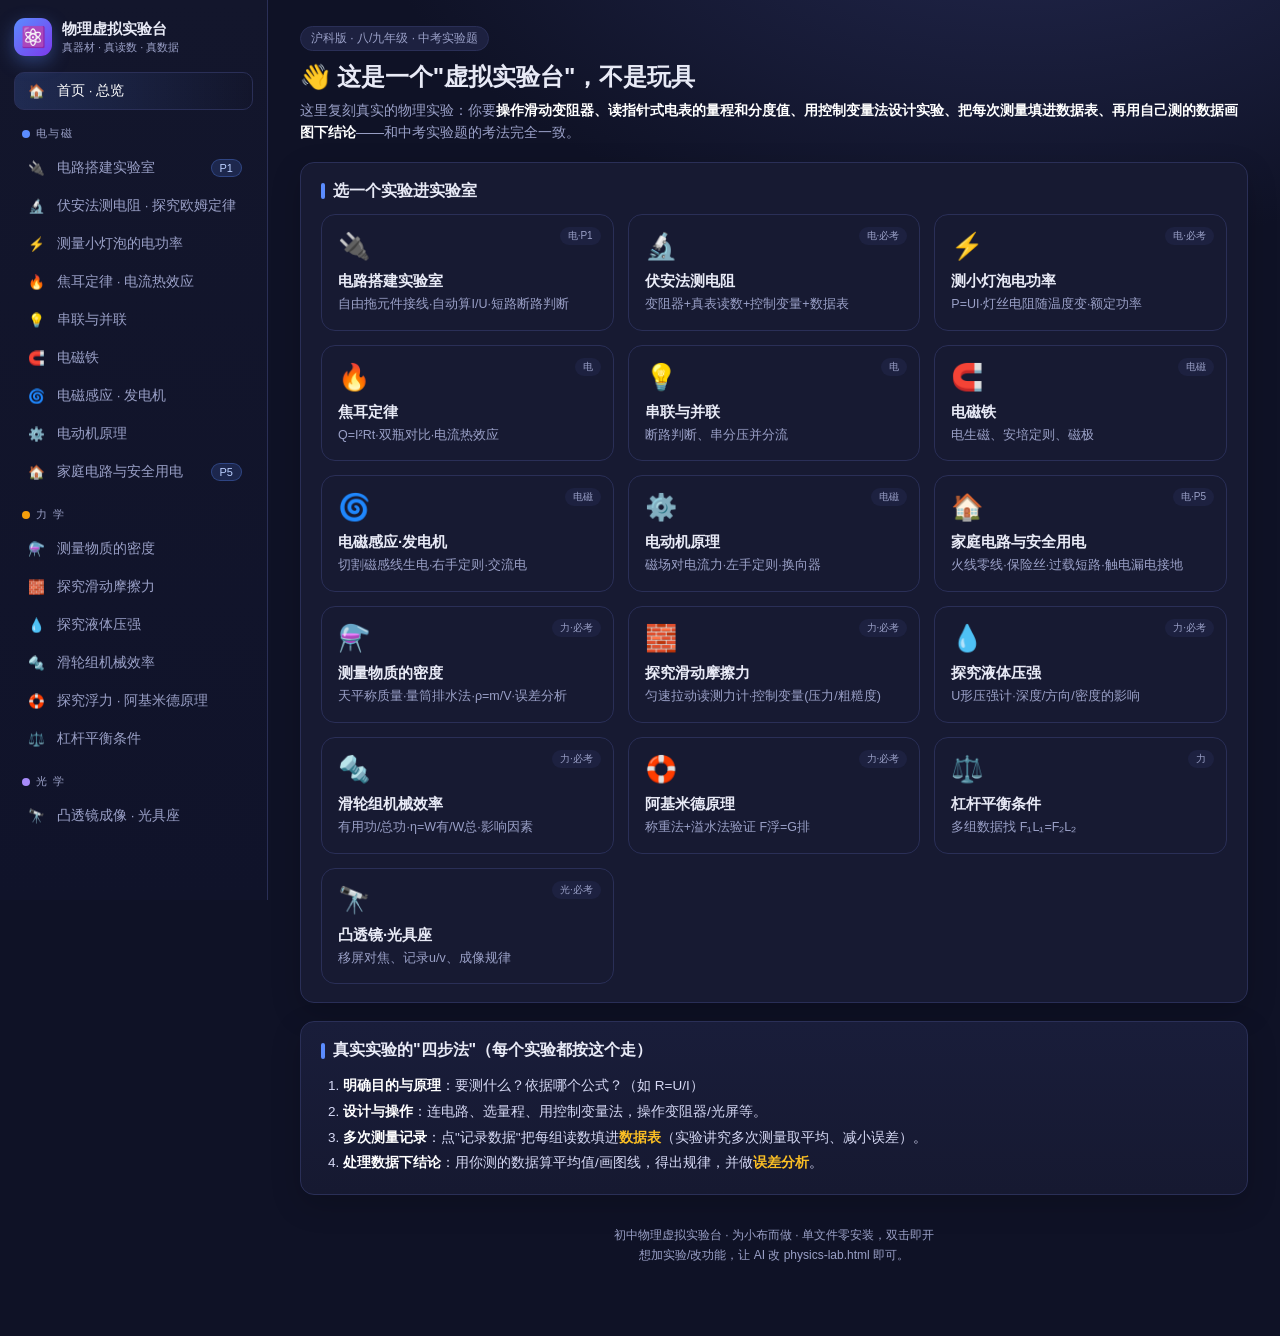
==== commit 01671cba: "sync: 更新部署内容 (2026-06-19)" ====
--- a/physics-lab.html
+++ b/physics-lab.html
@@ -118,10 +118,16 @@
       <div class="navitem" data-go="joule"><span class="ic">🔥</span>焦耳定律 · 电流热效应</div>
       <div class="navitem" data-go="circuit"><span class="ic">💡</span>串联与并联</div>
       <div class="navitem" data-go="magnet"><span class="ic">🧲</span>电磁铁</div>
+      <div class="navitem" data-go="induce"><span class="ic">🌀</span>电磁感应 · 发电机</div>
+      <div class="navitem" data-go="motor"><span class="ic">⚙️</span>电动机原理</div>
       <div class="navitem" data-go="house"><span class="ic">🏠</span>家庭电路与安全用电<span class="badge" style="margin-left:auto">P5</span></div>
     </div>
     <div class="navgroup">
       <div class="label"><span class="dot" style="background:var(--mech)"></span>力 学</div>
+      <div class="navitem" data-go="density"><span class="ic">⚗️</span>测量物质的密度</div>
+      <div class="navitem" data-go="friction"><span class="ic">🧱</span>探究滑动摩擦力</div>
+      <div class="navitem" data-go="pressure"><span class="ic">💧</span>探究液体压强</div>
+      <div class="navitem" data-go="pulley"><span class="ic">🔩</span>滑轮组机械效率</div>
       <div class="navitem" data-go="buoyancy"><span class="ic">🛟</span>探究浮力 · 阿基米德原理</div>
       <div class="navitem" data-go="lever"><span class="ic">⚖️</span>杠杆平衡条件</div>
     </div>
@@ -430,6 +436,118 @@
     </div>
   </section>
 
+  <!-- ===== 电磁感应 / 发电机 ===== -->
+  <section id="induce" class="page hidden">
+    <div class="pagehead">
+      <span class="tag" style="color:var(--elec)">电与磁 · 中考⭐⭐⭐⭐</span>
+      <h2>🌀 电磁感应 · 发电机</h2>
+      <p>"磁生电"：闭合电路的一部分导体在磁场里<b style="color:#fff">做切割磁感线运动</b>，就会产生感应电流。这是发电机的原理。</p>
+    </div>
+
+    <div class="card concept">
+      <h3><span class="bar"></span>核心概念</h3>
+      <ul>
+        <li>产生条件：① 电路<b style="color:#fff">闭合</b> ② 导体<b style="color:#fff">切割磁感线</b>（沿磁感线方向运动则不产生）。</li>
+        <li>感应电流<b style="color:#fff">方向</b>：跟导体运动方向、磁场方向都有关（用<span class="key">右手定则</span>判断）；其中一个反向，电流就反向。</li>
+        <li>感应电流<b style="color:#fff">大小</b>：导体运动越快、磁场越强，电流越大。</li>
+        <li><b style="color:#fff">发电机</b>：线圈在磁场中转动 → 不断改变切割方向 → 产生<span class="key">交流电</span>（方向周期性改变）。它把机械能转化为电能。</li>
+      </ul>
+    </div>
+
+    <div class="card">
+      <h3><span class="bar"></span>虚拟实验台<span class="mini" id="indMini"></span></h3>
+      <div class="sim">
+        <div class="canvas-wrap"><canvas id="indCv" width="760" height="400"></canvas></div>
+        <div class="controls">
+          <div class="ctrl">
+            <label>实验模式</label>
+            <div class="seg" id="indMode"><button class="on" data-m="rod">导体切割磁感线</button><button data-m="gen">发电机(交流)</button></div>
+          </div>
+          <div class="ctrl" id="indMoveWrap">
+            <label>导体运动</label>
+            <div class="seg" id="indMove"><button data-v="0">静止</button><button class="on" data-v="1">向右→</button><button data-v="-1">←向左</button><button data-v="2">往复</button></div>
+          </div>
+          <div class="ctrl"><label id="indSpeedLab">运动速度 <b><span id="indSpeedV">1.5</span></b></label><input type="range" id="indSpeed" min="0.5" max="3" step="0.1" value="1.5"></div>
+          <div class="ctrl"><label>磁场方向</label><div class="seg" id="indField"><button class="on" data-f="1">出纸面 ⊙</button><button data-f="-1">入纸面 ×</button></div></div>
+          <div class="kvs">
+            <div class="kv"><div class="v" id="indI" style="color:var(--accent2);font-size:15px">—</div><div class="k">感应电流(相对)</div></div>
+            <div class="kv"><div class="v" id="indDir" style="color:var(--warn);font-size:15px">无</div><div class="k">电流方向</div></div>
+          </div>
+          <div class="status good" id="indTip"></div>
+        </div>
+      </div>
+    </div>
+
+    <div class="card exam">
+      <h3><span class="bar" style="background:var(--accent2)"></span>中考真题演练</h3>
+      <div class="q">关于电磁感应，下列说法正确的是：</div>
+      <div class="opts" data-answer="d">
+        <div class="opt" data-k="a">A. 只要导体在磁场中就产生感应电流</div>
+        <div class="opt" data-k="b">B. 导体沿磁感线方向运动也能产生感应电流</div>
+        <div class="opt" data-k="c">C. 感应电流方向只跟磁场方向有关</div>
+        <div class="opt" data-k="d">D. 闭合电路中导体做切割磁感线运动时才产生感应电流，方向跟运动方向和磁场方向都有关</div>
+      </div>
+      <button class="btn" style="margin-top:12px" data-explain>查看解析</button>
+      <div class="explain">
+        必须<b>电路闭合</b>且导体<b>切割磁感线</b>才有感应电流（沿磁感线方向运动不切割→无电流，排除 B）。仅放在磁场中不动也没有（排除 A）。方向同时取决于<b>运动方向和磁场方向</b>（排除 C）。答案 <b>D</b>。<br>
+        在实验台选"静止"→电流计不动；选"向右/向左"→指针反向偏转；切换磁场方向→也反向。
+      </div>
+    </div>
+  </section>
+
+  <!-- ===== 电动机原理 ===== -->
+  <section id="motor" class="page hidden">
+    <div class="pagehead">
+      <span class="tag" style="color:var(--elec)">电与磁 · 中考⭐⭐⭐⭐</span>
+      <h2>⚙️ 电动机原理</h2>
+      <p>"电动生力"：通电导体在磁场中会<b style="color:#fff">受到力的作用</b>。线圈两条边受力方向相反，形成转动，再靠<b style="color:#fff">换向器</b>持续同向旋转。这是电动机的原理。</p>
+    </div>
+
+    <div class="card concept">
+      <h3><span class="bar"></span>核心概念</h3>
+      <ul>
+        <li>通电导体在磁场中受力，方向用<span class="key">左手定则</span>：让磁感线穿过手心，四指指<b style="color:#fff">电流</b>方向，大拇指指<b style="color:#fff">受力</b>方向。</li>
+        <li>线圈两条边电流方向相反 → 受力一上一下 → 产生转动。</li>
+        <li><b style="color:#fff">换向器(电刷+换向片)</b>：线圈每转过平衡位置就自动改变电流方向，让线圈<span class="key">持续朝同一方向转</span>。没有它，线圈会停在平衡位置摆动。</li>
+        <li>改变<b style="color:#fff">电流方向</b>或<b style="color:#fff">磁场方向</b>，转动方向就反过来；电流越大转得越快。电动机把电能转化为机械能。</li>
+      </ul>
+    </div>
+
+    <div class="card">
+      <h3><span class="bar"></span>虚拟实验台<span class="mini">端视图：看线圈在磁场中受力转动</span></h3>
+      <div class="sim">
+        <div class="canvas-wrap"><canvas id="motCv" width="760" height="400"></canvas></div>
+        <div class="controls">
+          <div class="ctrl"><label>电流大小（转速）<b><span id="motIv">3</span></b></label><input type="range" id="motI" min="0" max="6" step="1" value="3"></div>
+          <div class="ctrl"><label>电流方向</label><div class="seg" id="motCur"><button class="on" data-c="1">正向</button><button data-c="-1">反向</button></div></div>
+          <div class="ctrl"><label>磁场方向</label><div class="seg" id="motField"><button class="on" data-f="1">N左 S右</button><button data-f="-1">N右 S左</button></div></div>
+          <div class="ctrl"><label>换向器</label><div class="seg" id="motCom"><button class="on" data-k="1">有（持续转）</button><button data-k="0">无（会停）</button></div></div>
+          <div class="kvs">
+            <div class="kv"><div class="v" id="motState" style="color:var(--accent2);font-size:14px">持续转动</div><div class="k">运转状态</div></div>
+            <div class="kv"><div class="v" id="motTurn" style="color:var(--warn);font-size:14px">逆时针</div><div class="k">转动方向</div></div>
+          </div>
+          <div class="status good" id="motTip"></div>
+        </div>
+      </div>
+    </div>
+
+    <div class="card exam">
+      <h3><span class="bar" style="background:var(--accent2)"></span>中考真题演练</h3>
+      <div class="q">直流电动机中换向器的作用是：</div>
+      <div class="opts" data-answer="b">
+        <div class="opt" data-k="a">A. 增大线圈中的电流</div>
+        <div class="opt" data-k="b">B. 当线圈转过平衡位置时自动改变线圈中电流方向，使线圈持续同向转动</div>
+        <div class="opt" data-k="c">C. 把交流电变成直流电</div>
+        <div class="opt" data-k="d">D. 增强磁场</div>
+      </div>
+      <button class="btn" style="margin-top:12px" data-explain>查看解析</button>
+      <div class="explain">
+        线圈转到平衡位置（线圈平面与磁场垂直）时，若不换向，惯性冲过后受力会让它转回来 → 只能来回摆动。换向器在此刻<b>自动改变电流方向</b>，使受力方向不变，线圈就能<b>持续朝一个方向转</b>。答案 <b>B</b>。<br>
+        在实验台把"换向器"切到"无"，看线圈摆几下就停在平衡位置；切回"有"，持续转动。
+      </div>
+    </div>
+  </section>
+
   <!-- ===== P5 家庭电路与安全用电 ===== -->
   <section id="house" class="page hidden">
     <div class="pagehead">
@@ -647,6 +765,256 @@
         在实验台把 R₁=5、R₂=10，通电后看右瓶液柱升得更高（Q₂ 约是 Q₁ 的 2 倍）。<br>
         ⚠ 若是<b>并联</b>，电压相同，Q=U²t/R，则 Q 与 R 成<b>反比</b>，结论相反！
       </div>
+    </div>
+  </section>
+
+  <!-- ===== 测量物质的密度 ===== -->
+  <section id="density" class="page hidden">
+    <div class="pagehead">
+      <span class="tag" style="color:var(--mech)">力学 · 中考必考实验⭐⭐⭐⭐⭐</span>
+      <h2>⚗️ 测量物质的密度</h2>
+      <p>真实做法：用<b style="color:#fff">天平测质量 m</b>，用<b style="color:#fff">量筒(排水法)测体积 V</b>，再算 <span class="formula">ρ = m / V</span>。</p>
+    </div>
+    <div class="twocol">
+      <div class="card concept">
+        <h3><span class="bar"></span>实验步骤 & 关键</h3>
+        <ul>
+          <li>天平：先<b style="color:#fff">放平、游码归零、调平衡螺母</b>使指针指中央；称量时"<b style="color:#fff">左物右码</b>"，加减砝码并移动游码到再次平衡。</li>
+          <li>读质量：<span class="formula">m = 砝码总质量 + 游码读数</span>。</li>
+          <li>量筒：读数时视线要与<b style="color:#fff">凹液面最低处相平</b>；固体用<span class="key">排水法</span> V=V₂−V₁。</li>
+          <li>顺序很重要：应<b style="color:#fff">先测质量、后测体积</b>（先沾水会使质量偏大→ρ偏大）。</li>
+        </ul>
+      </div>
+      <div class="card concept">
+        <h3><span class="bar"></span>误差分析（常考）</h3>
+        <ul>
+          <li>量筒读数<b style="color:#fff">俯视</b>→读数偏大；<b style="color:#fff">仰视</b>→读数偏小。</li>
+          <li>先测体积再测质量：物体沾水→m偏大→<b style="color:#fff">ρ偏大</b>。</li>
+          <li>砝码生锈/磨损都会带来系统误差。</li>
+        </ul>
+      </div>
+    </div>
+    <div class="card">
+      <h3><span class="bar"></span>虚拟实验台<span class="mini" id="denMini">左物右码，调到指针居中</span></h3>
+      <div class="sim">
+        <div class="canvas-wrap"><canvas id="denCv" width="760" height="380"></canvas></div>
+        <div class="controls">
+          <div class="ctrl"><label>待测物体</label><div class="seg" id="denObj"><button class="on" data-o="iron">铁块</button><button data-o="alu">铝块</button><button data-o="stone">小石块</button></div></div>
+          <div class="ctrl"><label>加砝码（右盘）</label>
+            <div class="toolbar" style="flex-wrap:wrap">
+              <button class="btn" data-w="50">+50g</button><button class="btn" data-w="20">+20g</button>
+              <button class="btn" data-w="10">+10g</button><button class="btn" data-w="5">+5g</button>
+              <button class="btn ghost" id="denWClr">清空砝码</button>
+            </div>
+          </div>
+          <div class="ctrl"><label>游码 <b><span id="denRiderV">0.0</span> g</b>（分度0.2g）</label><input type="range" id="denRider" min="0" max="5" step="0.2" value="0"></div>
+          <div class="ctrl"><label>量筒初始水量 V₁ <b><span id="denV1v">20</span> mL</b></label><input type="range" id="denV1" min="10" max="40" step="1" value="20"></div>
+          <div class="toolbar">
+            <button class="btn primary" id="denDrop">放入物体到量筒</button>
+            <button class="btn ghost" id="denTake">取出</button>
+          </div>
+          <div class="kvs">
+            <div class="kv"><div class="v" id="denM" style="color:var(--accent)">—</div><div class="k">质量 m/g</div></div>
+            <div class="kv"><div class="v" id="denV" style="color:var(--mech)">—</div><div class="k">体积 V/mL</div></div>
+            <div class="kv"><div class="v" id="denRho" style="color:var(--accent2)">—</div><div class="k">ρ=m/V (g/cm³)</div></div>
+          </div>
+          <div class="toolbar">
+            <button class="btn primary" id="denRec" disabled>＋ 记录这组数据</button>
+            <button class="btn ghost" id="denClr">清空表格</button>
+          </div>
+          <div class="status good" id="denTip"></div>
+        </div>
+      </div>
+    </div>
+    <div class="card">
+      <h3><span class="bar"></span>数据记录表</h3>
+      <table class="dtable"><thead>
+        <tr><th>次数</th><th>物体</th><th>m/g</th><th>V₁/mL</th><th>V₂/mL</th><th>V/mL</th><th>ρ/(g·cm⁻³)</th></tr>
+      </thead><tbody id="denTbody"></tbody></table>
+      <div class="concl" id="denConcl">测出 m 和 V 后，ρ=m/V 即可确定物质（铁≈7.9，铝≈2.7，常见石块≈2.6 g/cm³）。</div>
+    </div>
+    <div class="card exam">
+      <h3><span class="bar" style="background:var(--accent2)"></span>中考真题演练</h3>
+      <div class="q">某同学测金属块密度：天平读 m=79g；量筒先读 V₁=20mL，放入后 V₂=30mL。该金属是？</div>
+      <div class="opts" data-answer="b">
+        <div class="opt" data-k="a">A. 铝 (2.7)</div><div class="opt" data-k="b">B. 铁 (7.9)</div>
+        <div class="opt" data-k="c">C. 铜 (8.9)</div><div class="opt" data-k="d">D. 无法判断</div>
+      </div>
+      <button class="btn" style="margin-top:12px" data-explain>查看解析</button>
+      <div class="explain">V=V₂−V₁=30−20=10mL；ρ=m/V=79g÷10cm³=<b>7.9 g/cm³</b>，是铁。答案 <b>B</b>。</div>
+    </div>
+  </section>
+
+  <!-- ===== 探究滑动摩擦力 ===== -->
+  <section id="friction" class="page hidden">
+    <div class="pagehead">
+      <span class="tag" style="color:var(--mech)">力学 · 中考必考实验⭐⭐⭐⭐</span>
+      <h2>🧱 探究滑动摩擦力的大小与什么因素有关</h2>
+      <p>关键：用弹簧测力计<b style="color:#fff">水平匀速直线</b>拉动木块，由二力平衡得 <span class="formula">f = F示</span>。用控制变量法研究压力、接触面粗糙程度的影响。</p>
+    </div>
+    <div class="card concept">
+      <h3><span class="bar"></span>核心概念</h3>
+      <ul>
+        <li>必须<b style="color:#fff">匀速直线</b>拉动：此时摩擦力与拉力是一对平衡力，测力计示数才等于摩擦力。</li>
+        <li>滑动摩擦力大小：与<span class="key">压力大小</span>、<span class="key">接触面粗糙程度</span>有关；与接触面积、速度大小<b style="color:#fff">无关</b>。</li>
+        <li>控制变量：研究压力影响时保持接触面不变，只改变压力（在木块上加砝码）。</li>
+      </ul>
+    </div>
+    <div class="card">
+      <h3><span class="bar"></span>虚拟实验台<span class="mini">调拉力到"匀速"，示数才等于摩擦力</span></h3>
+      <div class="sim">
+        <div class="canvas-wrap"><canvas id="friCv" width="760" height="360"></canvas></div>
+        <div class="controls">
+          <div class="ctrl"><label>木块上加砝码（改变压力）</label><div class="seg" id="friLoad"><button class="on" data-n="0">不加(4N)</button><button data-n="1">+2N(6N)</button><button data-n="2">+4N(8N)</button></div></div>
+          <div class="ctrl"><label>接触面（改变粗糙程度）</label><div class="seg" id="friSurf"><button data-s="glass">玻璃(光滑)</button><button class="on" data-s="wood">木板</button><button data-s="towel">毛巾(粗糙)</button></div></div>
+          <div class="ctrl"><label>木块放法（探究与接触面积关系）</label><div class="seg" id="friArea"><button class="on" data-a="flat">平放</button><button data-a="side">侧放</button></div></div>
+          <div class="ctrl"><label>水平拉力 F <b><span id="friFv">2.0</span> N</b></label><input type="range" id="friF" min="0" max="8" step="0.1" value="2"></div>
+          <button class="btn" id="friAuto">🅥 自动调到匀速</button>
+          <div class="kvs">
+            <div class="kv"><div class="v" id="friState" style="color:var(--accent2);font-size:14px">静止</div><div class="k">木块状态</div></div>
+            <div class="kv"><div class="v" id="friRead" style="color:var(--warn)">—</div><div class="k">测得摩擦力 f/N</div></div>
+          </div>
+          <div class="toolbar">
+            <button class="btn primary" id="friRec" disabled>＋ 记录（需匀速）</button>
+            <button class="btn ghost" id="friClr">清空</button>
+          </div>
+          <div class="status good" id="friTip"></div>
+        </div>
+      </div>
+    </div>
+    <div class="card">
+      <h3><span class="bar"></span>数据记录表</h3>
+      <table class="dtable"><thead>
+        <tr><th>次数</th><th>压力(总重)/N</th><th>接触面</th><th>放法</th><th>摩擦力 f/N</th></tr>
+      </thead><tbody id="friTbody"></tbody></table>
+      <div class="concl" id="friConcl">对比"压力相同改接触面""接触面相同改压力""平放/侧放(面积变、压力接触面不变)"三组，得出结论。</div>
+    </div>
+    <div class="card exam">
+      <h3><span class="bar" style="background:var(--accent2)"></span>中考真题演练</h3>
+      <div class="q">用弹簧测力计拉木块在水平桌面上滑动，下列哪种情况测力计示数等于摩擦力？</div>
+      <div class="opts" data-answer="c">
+        <div class="opt" data-k="a">A. 加速拉动时</div><div class="opt" data-k="b">B. 静止不动时</div>
+        <div class="opt" data-k="c">C. 沿水平方向匀速直线拉动时</div><div class="opt" data-k="d">D. 任何情况下都相等</div>
+      </div>
+      <button class="btn" style="margin-top:12px" data-explain>查看解析</button>
+      <div class="explain">只有<b>匀速直线</b>运动时木块受力平衡，拉力与摩擦力是平衡力，示数才等于摩擦力。加速时拉力&gt;摩擦力；静止时是静摩擦不是滑动摩擦。答案 <b>C</b>。</div>
+    </div>
+  </section>
+
+  <!-- ===== 探究液体压强 ===== -->
+  <section id="pressure" class="page hidden">
+    <div class="pagehead">
+      <span class="tag" style="color:var(--mech)">力学 · 中考必考实验⭐⭐⭐⭐</span>
+      <h2>💧 探究液体内部的压强</h2>
+      <p>用<b style="color:#fff">U形管压强计</b>：探头橡皮膜受到的压强越大，U形管两边液面<b style="color:#fff">高度差 Δh 越大</b>。用控制变量法研究深度、方向、液体密度的影响。</p>
+    </div>
+    <div class="card concept">
+      <h3><span class="bar"></span>核心结论（要记牢）</h3>
+      <ul>
+        <li>液体内部<b style="color:#fff">向各个方向都有压强</b>。</li>
+        <li><b style="color:#fff">同种液体、同一深度</b>，各个方向压强相等。</li>
+        <li>同种液体，<b style="color:#fff">深度越深，压强越大</b>。</li>
+        <li><b style="color:#fff">同一深度</b>，液体密度越大，压强越大。</li>
+        <li>定量：<span class="formula">p = ρ液 · g · h</span>（h 是到液面的深度）。</li>
+      </ul>
+    </div>
+    <div class="card">
+      <h3><span class="bar"></span>虚拟实验台<span class="mini" id="preMini">看 U 形管高度差 Δh 的变化</span></h3>
+      <div class="sim">
+        <div class="canvas-wrap"><canvas id="preCv" width="760" height="380"></canvas></div>
+        <div class="controls">
+          <div class="ctrl"><label>探头深度 h <b><span id="preHv">8</span> cm</b></label><input type="range" id="preH" min="0" max="16" step="1" value="8"></div>
+          <div class="ctrl"><label>橡皮膜朝向</label><div class="seg" id="preDir"><button class="on" data-d="up">朝上</button><button data-d="down">朝下</button><button data-d="side">朝侧</button></div></div>
+          <div class="ctrl"><label>液体</label><div class="seg" id="preLiq"><button class="on" data-l="water">水 (1.0)</button><button data-l="salt">盐水 (1.1)</button></div></div>
+          <div class="kvs">
+            <div class="kv"><div class="v" id="preDh" style="color:var(--accent)">—</div><div class="k">高度差 Δh/mm</div></div>
+            <div class="kv"><div class="v" id="preP" style="color:var(--accent2)">—</div><div class="k">p=ρgh / Pa</div></div>
+          </div>
+          <div class="toolbar">
+            <button class="btn primary" id="preRec">＋ 记录这组数据</button>
+            <button class="btn ghost" id="preClr">清空</button>
+          </div>
+          <div class="status good" id="preTip"></div>
+        </div>
+      </div>
+    </div>
+    <div class="card">
+      <h3><span class="bar"></span>数据记录表</h3>
+      <table class="dtable"><thead>
+        <tr><th>次数</th><th>液体</th><th>深度h/cm</th><th>朝向</th><th>Δh/mm</th><th>p/Pa</th></tr>
+      </thead><tbody id="preTbody"></tbody></table>
+      <div class="concl" id="preConcl">对比"同深度改朝向(Δh不变)""同液体改深度(深则大)""同深度改液体(密度大则大)"三组得结论。</div>
+    </div>
+    <div class="card exam">
+      <h3><span class="bar" style="background:var(--accent2)"></span>中考真题演练</h3>
+      <div class="q">压强计探头在水中同一深度，分别朝上、朝下、朝侧，U形管高度差 Δh 的关系是？</div>
+      <div class="opts" data-answer="d">
+        <div class="opt" data-k="a">A. 朝下最大</div><div class="opt" data-k="b">B. 朝上最大</div>
+        <div class="opt" data-k="c">C. 朝侧最大</div><div class="opt" data-k="d">D. 三者相等</div>
+      </div>
+      <button class="btn" style="margin-top:12px" data-explain>查看解析</button>
+      <div class="explain">同种液体、<b>同一深度</b>处，向各个方向的压强<b>相等</b>，所以 Δh 相同。答案 <b>D</b>。</div>
+    </div>
+  </section>
+
+  <!-- ===== 滑轮组机械效率 ===== -->
+  <section id="pulley" class="page hidden">
+    <div class="pagehead">
+      <span class="tag" style="color:var(--mech)">力学 · 中考必考实验⭐⭐⭐⭐</span>
+      <h2>🔩 测量滑轮组的机械效率</h2>
+      <p>有用功 <span class="formula">W有=Gh</span>，总功 <span class="formula">W总=Fs</span>，机械效率 <span class="formula">η = W有 / W总 ×100%</span>。</p>
+    </div>
+    <div class="card concept">
+      <h3><span class="bar"></span>核心概念</h3>
+      <ul>
+        <li>n 段绳子承担动滑轮+重物，理想拉力 <span class="formula">F = (G+G动)/n</span>，绳端移动 <span class="formula">s = nh</span>。</li>
+        <li>额外功来自<b style="color:#fff">提升动滑轮</b>和摩擦，所以 η 总<b style="color:#fff">小于100%</b>。</li>
+        <li>同一滑轮组：<b style="color:#fff">提升的物体越重，η越高</b>（额外功占比变小）。</li>
+        <li>动滑轮越重 → 额外功越大 → η越低。</li>
+      </ul>
+    </div>
+    <div class="card">
+      <h3><span class="bar"></span>虚拟实验台<span class="mini">改变 G、G动、绳子段数看 η 变化</span></h3>
+      <div class="sim">
+        <div class="canvas-wrap"><canvas id="pulCv" width="760" height="380"></canvas></div>
+        <div class="controls">
+          <div class="ctrl"><label>物重 G <b><span id="pulGv">10</span> N</b></label><input type="range" id="pulG" min="4" max="20" step="1" value="10"></div>
+          <div class="ctrl"><label>动滑轮重 G动 <b><span id="pulGdv">1</span> N</b></label><input type="range" id="pulGd" min="0" max="4" step="0.5" value="1"></div>
+          <div class="ctrl"><label>承重绳段数 n</label><div class="seg" id="pulN"><button data-n="2">2段</button><button class="on" data-n="3">3段</button><button data-n="4">4段</button></div></div>
+          <div class="ctrl"><label>提升高度 h <b><span id="pulHv">1.0</span> m</b></label><input type="range" id="pulH" min="0.5" max="2" step="0.1" value="1"></div>
+          <button class="btn" id="pulLift">▶ 提升演示</button>
+          <div class="kvs">
+            <div class="kv"><div class="v" id="pulF" style="color:var(--accent)">—</div><div class="k">拉力 F/N</div></div>
+            <div class="kv"><div class="v" id="pulEta" style="color:var(--accent2)">—</div><div class="k">机械效率 η</div></div>
+          </div>
+          <div class="kvs">
+            <div class="kv"><div class="v" id="pulWu" style="color:var(--mech);font-size:14px">—</div><div class="k">W有=Gh /J</div></div>
+            <div class="kv"><div class="v" id="pulWt" style="color:var(--warn);font-size:14px">—</div><div class="k">W总=Fs /J</div></div>
+          </div>
+          <div class="toolbar">
+            <button class="btn primary" id="pulRec">＋ 记录这组数据</button>
+            <button class="btn ghost" id="pulClr">清空</button>
+          </div>
+          <div class="status good" id="pulTip"></div>
+        </div>
+      </div>
+    </div>
+    <div class="card">
+      <h3><span class="bar"></span>数据记录表</h3>
+      <table class="dtable"><thead>
+        <tr><th>次数</th><th>G/N</th><th>G动/N</th><th>n</th><th>F/N</th><th>s=nh/m</th><th>W有/J</th><th>W总/J</th><th>η</th></tr>
+      </thead><tbody id="pulTbody"></tbody></table>
+      <div class="concl" id="pulConcl">保持滑轮组不变、只增大 G，观察 η 升高 → "提越重效率越高"。</div>
+    </div>
+    <div class="card exam">
+      <h3><span class="bar" style="background:var(--accent2)"></span>中考真题演练</h3>
+      <div class="q">用同一滑轮组分别提起 5N 和 15N 的物体，关于机械效率 η：</div>
+      <div class="opts" data-answer="b">
+        <div class="opt" data-k="a">A. 提 5N 时 η 较高</div><div class="opt" data-k="b">B. 提 15N 时 η 较高</div>
+        <div class="opt" data-k="c">C. 两次 η 相同</div><div class="opt" data-k="d">D. 无法比较</div>
+      </div>
+      <button class="btn" style="margin-top:12px" data-explain>查看解析</button>
+      <div class="explain">额外功（提动滑轮、克服摩擦）基本不变，物体越重有用功越大，额外功占比越小，所以提 <b>15N</b> 时 η 较高。答案 <b>B</b>。</div>
     </div>
   </section>
 
@@ -890,7 +1258,13 @@
   {id:'joule',em:'🔥',t:'焦耳定律',d:'Q=I²Rt·双瓶对比·电流热效应',p:'电'},
   {id:'circuit',em:'💡',t:'串联与并联',d:'断路判断、串分压并分流',p:'电'},
   {id:'magnet',em:'🧲',t:'电磁铁',d:'电生磁、安培定则、磁极',p:'电磁'},
+  {id:'induce',em:'🌀',t:'电磁感应·发电机',d:'切割磁感线生电·右手定则·交流电',p:'电磁'},
+  {id:'motor',em:'⚙️',t:'电动机原理',d:'磁场对电流力·左手定则·换向器',p:'电磁'},
   {id:'house',em:'🏠',t:'家庭电路与安全用电',d:'火线零线·保险丝·过载短路·触电漏电接地',p:'电·P5'},
+  {id:'density',em:'⚗️',t:'测量物质的密度',d:'天平称质量·量筒排水法·ρ=m/V·误差分析',p:'力·必考'},
+  {id:'friction',em:'🧱',t:'探究滑动摩擦力',d:'匀速拉动读测力计·控制变量(压力/粗糙度)',p:'力·必考'},
+  {id:'pressure',em:'💧',t:'探究液体压强',d:'U形压强计·深度/方向/密度的影响',p:'力·必考'},
+  {id:'pulley',em:'🔩',t:'滑轮组机械效率',d:'有用功/总功·η=W有/W总·影响因素',p:'力·必考'},
   {id:'buoyancy',em:'🛟',t:'阿基米德原理',d:'称重法+溢水法验证 F浮=G排',p:'力·必考'},
   {id:'lever',em:'⚖️',t:'杠杆平衡条件',d:'多组数据找 F₁L₁=F₂L₂',p:'力'},
   {id:'lens',em:'🔭',t:'凸透镜·光具座',d:'移屏对焦、记录u/v、成像规律',p:'光·必考'},
@@ -2007,6 +2381,177 @@
   animators['joule']=frame;redraws['joule']=tipUpd;tipUpd();
 })();
 
+/* 公共：中央零位灵敏电流计 */
+function drawGalvo(ctx,cx,cy,val){ // val ∈ [-1,1]
+  ctx.save();
+  ctx.fillStyle='#11142b';ctx.strokeStyle='#3a3f6b';ctx.lineWidth=1.5;
+  roundRect(ctx,cx-46,cy-34,92,60,10);ctx.fill();ctx.stroke();
+  const py=cy+18,R=40,a0=-Math.PI*0.78,a1=-Math.PI*0.22;
+  ctx.strokeStyle='#4a5080';ctx.lineWidth=1.5;ctx.beginPath();ctx.arc(cx,py,R,a0,a1);ctx.stroke();
+  ctx.fillStyle='#9aa0c7';ctx.font='9px sans-serif';ctx.textAlign='center';
+  ctx.fillText('−',cx-30,cy-16);ctx.fillText('0',cx,cy-20);ctx.fillText('+',cx+30,cy-16);
+  const ang=-Math.PI/2 + clamp(val,-1,1)*Math.PI*0.28;
+  ctx.strokeStyle=Math.abs(val)<0.02?'#9aa0c7':'#6ee7b7';ctx.lineWidth=2.2;
+  ctx.beginPath();ctx.moveTo(cx,py);ctx.lineTo(cx+R*0.92*Math.cos(ang),py+R*0.92*Math.sin(ang));ctx.stroke();
+  ctx.fillStyle='#6ee7b7';ctx.beginPath();ctx.arc(cx,py,3,0,7);ctx.fill();
+  ctx.fillStyle='#9aa0c7';ctx.font='10px sans-serif';ctx.fillText('灵敏电流计',cx,cy-24);
+  ctx.textAlign='left';ctx.restore();
+}
+
+/* ============================================================
+   电磁感应 / 发电机
+============================================================ */
+(function(){
+  const cv=document.getElementById('indCv'),ctx=cv.getContext('2d');const $=id=>document.getElementById(id);
+  let mode='rod',moveMode=1,speed=1.5,fieldDir=1;
+  let rodX=440,oscθ=0,genθ=0,curRel=0,last=performance.now();
+  function segBind(id,fn){document.querySelectorAll('#'+id+' button').forEach(b=>b.addEventListener('click',()=>{
+    document.querySelectorAll('#'+id+' button').forEach(x=>x.classList.remove('on'));b.classList.add('on');fn(b.dataset.m||b.dataset.v||b.dataset.f);}));}
+  segBind('indMode',v=>{mode=v;$('indMoveWrap').style.display=mode==='rod'?'':'none';$('indSpeedLab').childNodes[0].nodeValue=mode==='rod'?'运动速度 ':'转速 ';upd();});
+  segBind('indMove',v=>{moveMode=+v;upd();});
+  segBind('indField',v=>{fieldDir=+v;upd();});
+  $('indSpeed').addEventListener('input',e=>{speed=+e.target.value;$('indSpeedV').textContent=speed.toFixed(1);});
+  function upd(){const tip=$('indTip');
+    if(mode==='gen'){tip.className='status good';tip.textContent='线圈在磁场中不停转动，切割方向周期性改变 → 产生交流电(电流方向来回变)。这就是发电机：机械能→电能。';return;}
+    if(moveMode===0){tip.className='status warn';tip.textContent='导体静止，没有切割磁感线 → 没有感应电流，电流计指针不动。';}
+    else{tip.className='status good';tip.textContent='导体切割磁感线 → 产生感应电流。改变运动方向或磁场方向，电流方向(指针偏转)就反过来；运动越快指针偏得越大。用右手定则判断方向。';}}
+  function fieldSyms(x0,y0,x1,y1){ctx.fillStyle='#6b7099';ctx.strokeStyle='#6b7099';ctx.lineWidth=1.3;
+    for(let x=x0+24;x<x1;x+=44)for(let y=y0+24;y<y1;y+=42){
+      if(fieldDir>0){ctx.beginPath();ctx.arc(x,y,3,0,7);ctx.stroke();ctx.beginPath();ctx.arc(x,y,1,0,7);ctx.fill();}
+      else{ctx.beginPath();ctx.moveTo(x-3,y-3);ctx.lineTo(x+3,y+3);ctx.moveTo(x+3,y-3);ctx.lineTo(x-3,y+3);ctx.stroke();}}}
+  function frame(){const now=performance.now();const dt=Math.min(0.05,(now-last)/1000);last=now;
+    ctx.clearRect(0,0,cv.width,cv.height);
+    if(mode==='rod'){
+      const T=120,B=290,Lx=170,Rx=700;let v=0;
+      if(moveMode===1){v=speed;rodX+=v*55*dt;if(rodX>Rx-20)rodX=Lx+40;}
+      else if(moveMode===-1){v=-speed;rodX+=v*55*dt;if(rodX<Lx+40)rodX=Rx-20;}
+      else if(moveMode===2){oscθ+=dt*speed;rodX=430+200*Math.sin(oscθ);v=Math.cos(oscθ)*speed;}
+      const vn=clamp(v/3,-1,1);curRel=vn*fieldDir;
+      // 磁场区
+      ctx.fillStyle='rgba(91,140,255,.05)';ctx.fillRect(Lx,T,Rx-Lx,B-T);fieldSyms(Lx,T,Rx,B);
+      ctx.fillStyle='#6b7099';ctx.font='11px sans-serif';ctx.fillText(fieldDir>0?'磁场 ⊙ 垂直纸面向外':'磁场 × 垂直纸面向里',Lx,T-8);
+      // 导轨
+      ctx.strokeStyle='#8b90c0';ctx.lineWidth=4;ctx.beginPath();ctx.moveTo(110,T);ctx.lineTo(Rx,T);ctx.moveTo(110,B);ctx.lineTo(Rx,B);ctx.stroke();
+      // 电流计(左)
+      ctx.strokeStyle='#8b90c0';ctx.beginPath();ctx.moveTo(110,T);ctx.lineTo(110,cv.height*0.5-34+( (T+B)/2-(cv.height*0.5)) );ctx.stroke();
+      drawGalvo(ctx,110,(T+B)/2,curRel);
+      ctx.beginPath();ctx.moveTo(110,(T+B)/2+26);ctx.lineTo(110,B);ctx.stroke();
+      // 导体棒
+      ctx.strokeStyle='#fbbf24';ctx.lineWidth=6;ctx.beginPath();ctx.moveTo(rodX,T);ctx.lineTo(rodX,B);ctx.stroke();
+      ctx.fillStyle='#cdd2f5';ctx.font='11px sans-serif';ctx.textAlign='center';ctx.fillText('导体棒',rodX,B+18);ctx.textAlign='left';
+      // 运动箭头
+      if(Math.abs(v)>0.01){const dir=Math.sign(v);ctx.strokeStyle='#6ee7b7';ctx.lineWidth=2;
+        ctx.beginPath();ctx.moveTo(rodX,(T+B)/2);ctx.lineTo(rodX+dir*34,(T+B)/2);ctx.stroke();
+        ctx.fillStyle='#6ee7b7';ctx.beginPath();ctx.moveTo(rodX+dir*34,(T+B)/2);ctx.lineTo(rodX+dir*26,(T+B)/2-5);ctx.lineTo(rodX+dir*26,(T+B)/2+5);ctx.fill();}
+      // 电流动画
+      if(Math.abs(curRel)>0.02){let loop=[[rodX,T],[110,T],[110,B],[rodX,B],[rodX,T]];if(curRel<0)loop=loop.slice().reverse();
+        drawFlowDots(ctx,loop,now/1000*60*Math.abs(curRel*3),Math.abs(curRel),'#fbbf24');}
+      $('indI').textContent=Math.abs(curRel)<0.02?'0':Math.abs(curRel).toFixed(2);
+      $('indDir').textContent=Math.abs(curRel)<0.02?'无':(curRel>0?'＋(右偏)':'−(左偏)');
+      $('indMini').textContent=Math.abs(curRel)<0.02?'⚪ 无电流':'🟢 有感应电流';
+    }else{ // 发电机
+      genθ+=dt*speed*1.4;const emf=Math.sin(genθ)*fieldDir;curRel=emf;
+      const cx=250,cy=200;
+      // 磁极
+      ctx.fillStyle='rgba(248,113,113,.18)';ctx.fillRect(cx-150,cy-90,40,180);
+      ctx.fillStyle='rgba(91,140,255,.18)';ctx.fillRect(cx+110,cy-90,40,180);
+      ctx.fillStyle='#f87171';ctx.font='bold 20px sans-serif';ctx.textAlign='center';ctx.fillText('N',cx-130,cy+7);
+      ctx.fillStyle='#5b8cff';ctx.fillText('S',cx+130,cy+7);
+      // 磁感线
+      ctx.strokeStyle='#6b7099';ctx.lineWidth=1.2;for(let i=-2;i<=2;i++){ctx.beginPath();ctx.moveTo(cx-108,cy+i*30);ctx.lineTo(cx+108,cy+i*30);ctx.stroke();
+        ctx.fillStyle='#6b7099';ctx.beginPath();ctx.moveTo(cx+10,cy+i*30);ctx.lineTo(cx,cy+i*30-4);ctx.lineTo(cx,cy+i*30+4);ctx.fill();}
+      // 转动线圈(端视：一条转动的边)
+      const r=70,c=Math.cos(genθ),s=Math.sin(genθ);
+      ctx.strokeStyle='#fbbf24';ctx.lineWidth=4;ctx.beginPath();ctx.moveTo(cx-r*c,cy-r*s);ctx.lineTo(cx+r*c,cy+r*s);ctx.stroke();
+      ctx.fillStyle='#fbbf24';ctx.beginPath();ctx.arc(cx-r*c,cy-r*s,7,0,7);ctx.fill();ctx.beginPath();ctx.arc(cx+r*c,cy+r*s,7,0,7);ctx.fill();
+      ctx.fillStyle='#cdd2f5';ctx.font='11px sans-serif';ctx.textAlign='center';ctx.fillText('线圈转动',cx,cy+96);ctx.textAlign='left';
+      // 电流计
+      drawGalvo(ctx,cx,cy-150,emf);
+      // 正弦输出
+      const gx=470,gw=270,gy=200,gh=140;
+      ctx.strokeStyle='#3a3f6b';ctx.lineWidth=1.5;ctx.beginPath();ctx.moveTo(gx,gy);ctx.lineTo(gx+gw,gy);ctx.moveTo(gx+10,gy-gh/2);ctx.lineTo(gx+10,gy+gh/2);ctx.stroke();
+      ctx.fillStyle='#9aa0c7';ctx.font='11px sans-serif';ctx.fillText('感应电流 i ~ 时间 t（交流电）',gx+20,gy-gh/2-6);
+      ctx.strokeStyle='#6ee7b7';ctx.lineWidth=2;ctx.beginPath();
+      for(let px=0;px<gw-12;px++){const ph=genθ-(px)*0.05;const y=gy-Math.sin(ph)*fieldDir*(gh/2-6);if(px===0)ctx.moveTo(gx+12+px,y);else ctx.lineTo(gx+12+px,y);}ctx.stroke();
+      ctx.fillStyle='#9aa0c7';ctx.font='10px sans-serif';ctx.fillText('+',gx-2,gy-gh/2+8);ctx.fillText('−',gx-2,gy+gh/2);
+      $('indI').textContent=Math.abs(emf).toFixed(2);
+      $('indDir').textContent=emf>0.02?'＋':emf<-0.02?'−':'0(换向瞬间)';
+      $('indMini').textContent='🔄 交流电';
+    }}
+  animators['induce']=frame;redraws['induce']=upd;upd();
+})();
+
+/* ============================================================
+   电动机原理（真力矩积分 + 换向器）
+============================================================ */
+(function(){
+  const cv=document.getElementById('motCv'),ctx=cv.getContext('2d');const $=id=>document.getElementById(id);
+  let I=3,curDir=1,fieldDir=1,com=1;
+  let θ=0.3,ω=0,last=performance.now();
+  function segBind(id,fn){document.querySelectorAll('#'+id+' button').forEach(b=>b.addEventListener('click',()=>{
+    document.querySelectorAll('#'+id+' button').forEach(x=>x.classList.remove('on'));b.classList.add('on');fn(b);}));}
+  $('motI').addEventListener('input',e=>{I=+e.target.value;$('motIv').textContent=I;});
+  segBind('motCur',b=>{curDir=+b.dataset.c;});
+  segBind('motField',b=>{fieldDir=+b.dataset.f;});
+  segBind('motCom',b=>{com=+b.dataset.k;});
+  function frame(){const now=performance.now();const dt=Math.min(0.05,(now-last)/1000);last=now;
+    const baseDir=curDir*fieldDir;
+    const comFactor = com? (Math.cos(θ)>=0?1:-1) : 1;     // 换向器：每过平衡位置翻转电流
+    const torque = 2.2*I*Math.cos(θ)*baseDir*comFactor;
+    ω += (torque - 1.3*ω)*dt; θ += ω*dt;
+    if(I===0 && Math.abs(ω)<0.02) ω=0;
+    // 绘制
+    ctx.clearRect(0,0,cv.width,cv.height);
+    const cx=300,cy=200;
+    // 磁极
+    ctx.fillStyle='rgba(248,113,113,.18)';ctx.fillRect(cx-180,cy-100,46,200);
+    ctx.fillStyle='rgba(91,140,255,.18)';ctx.fillRect(cx+134,cy-100,46,200);
+    const NleftIsN=fieldDir>0;
+    ctx.fillStyle='#f87171';ctx.font='bold 22px sans-serif';ctx.textAlign='center';
+    ctx.fillText(NleftIsN?'N':'S',cx-157,cy+8);ctx.fillStyle='#5b8cff';ctx.fillText(NleftIsN?'S':'N',cx+157,cy+8);
+    // 磁感线(方向 N→S)
+    ctx.strokeStyle='#6b7099';ctx.lineWidth=1.2;const fdir=NleftIsN?1:-1;
+    for(let i=-2;i<=2;i++){const y=cy+i*34;ctx.beginPath();ctx.moveTo(cx-132,y);ctx.lineTo(cx+132,y);ctx.stroke();
+      ctx.fillStyle='#6b7099';const ax=cx+ (fdir>0?14:-14);ctx.beginPath();ctx.moveTo(ax,y);ctx.lineTo(ax-fdir*8,y-4);ctx.lineTo(ax-fdir*8,y+4);ctx.fill();}
+    // 转轴
+    ctx.fillStyle='#9aa0c7';ctx.beginPath();ctx.arc(cx,cy,4,0,7);ctx.fill();
+    // 线圈(端视：一条边)
+    const r=78,c=Math.cos(θ),s=Math.sin(θ);
+    const P1=[cx+r*c,cy+r*s],P2=[cx-r*c,cy-r*s];
+    ctx.strokeStyle='#cf9b53';ctx.lineWidth=5;ctx.beginPath();ctx.moveTo(P1[0],P1[1]);ctx.lineTo(P2[0],P2[1]);ctx.stroke();
+    // 电流符号 ⊙/⊗（随换向器/电流方向）
+    const sgn = curDir*comFactor;
+    drawDot(P1[0],P1[1], sgn>0);
+    drawDot(P2[0],P2[1], sgn<0);
+    // 受力箭头（旋转切向，∝ I*|cosθ|）
+    const Fm=18+40*Math.abs(Math.cos(θ))*(I/6);
+    const tdir=Math.sign(torque)||1;
+    forceArrow(P1[0],P1[1], -s*tdir, c*tdir, Fm);
+    forceArrow(P2[0],P2[1], s*tdir, -c*tdir, Fm);
+    // 状态
+    const spinning=Math.abs(ω)>0.15;
+    let state,turn;
+    if(I===0){state='不转(无电流)';turn='—';}
+    else if(com){state='持续转动';turn=ω>0?'顺时针':'逆时针';}
+    else{state=spinning?'转动中…(会停)':'停在平衡位置';turn=spinning?(ω>0?'顺时针':'逆时针'):'静止(平衡)';}
+    $('motState').textContent=state;$('motTurn').textContent=turn;
+    const tip=$('motTip');
+    if(I===0){tip.className='status warn';tip.textContent='电流为 0，线圈不受力，不转动。';}
+    else if(com){tip.className='status good';tip.textContent='换向器在每次经过平衡位置时翻转电流方向，使受力方向始终推动同向旋转 → 线圈持续转动。改电流/磁场方向可换转向，电流越大转越快。';}
+    else{tip.className='status bad';tip.textContent='没有换向器：线圈转到平衡位置后受力方向不再帮助旋转，于是来回摆动、最终停在平衡位置。这就是为什么电动机必须有换向器。';}
+    // 左手定则提示
+    ctx.fillStyle='#9aa0c7';ctx.font='12px sans-serif';ctx.fillText('🖐 左手定则：磁感线穿过手心，四指指电流，拇指指受力方向',cx-180,cy+120);}
+  function drawDot(x,y,out){ctx.save();ctx.beginPath();ctx.arc(x,y,9,0,7);ctx.fillStyle='#0b0e22';ctx.fill();ctx.strokeStyle='#fbbf24';ctx.lineWidth=2;ctx.stroke();
+    ctx.strokeStyle='#fbbf24';ctx.fillStyle='#fbbf24';if(out){ctx.beginPath();ctx.arc(x,y,2.5,0,7);ctx.fill();}
+    else{ctx.beginPath();ctx.moveTo(x-5,y-5);ctx.lineTo(x+5,y+5);ctx.moveTo(x+5,y-5);ctx.lineTo(x-5,y+5);ctx.stroke();}ctx.restore();}
+  function forceArrow(x,y,dx,dy,m){const L=Math.hypot(dx,dy)||1;dx/=L;dy/=L;const ex=x+dx*m,ey=y+dy*m;
+    ctx.strokeStyle='#f87171';ctx.lineWidth=2.5;ctx.beginPath();ctx.moveTo(x,y);ctx.lineTo(ex,ey);ctx.stroke();
+    const a=Math.atan2(dy,dx);ctx.fillStyle='#f87171';ctx.beginPath();ctx.moveTo(ex,ey);
+    ctx.lineTo(ex-9*Math.cos(a-0.4),ey-9*Math.sin(a-0.4));ctx.lineTo(ex-9*Math.cos(a+0.4),ey-9*Math.sin(a+0.4));ctx.closePath();ctx.fill();
+    ctx.fillStyle='#f87171';ctx.font='11px sans-serif';ctx.fillText('F',ex+dx*8,ey+dy*8);}
+  animators['motor']=frame;redraws['motor']=()=>{};
+})();
+
 show('home');
 </script>
 </body>
